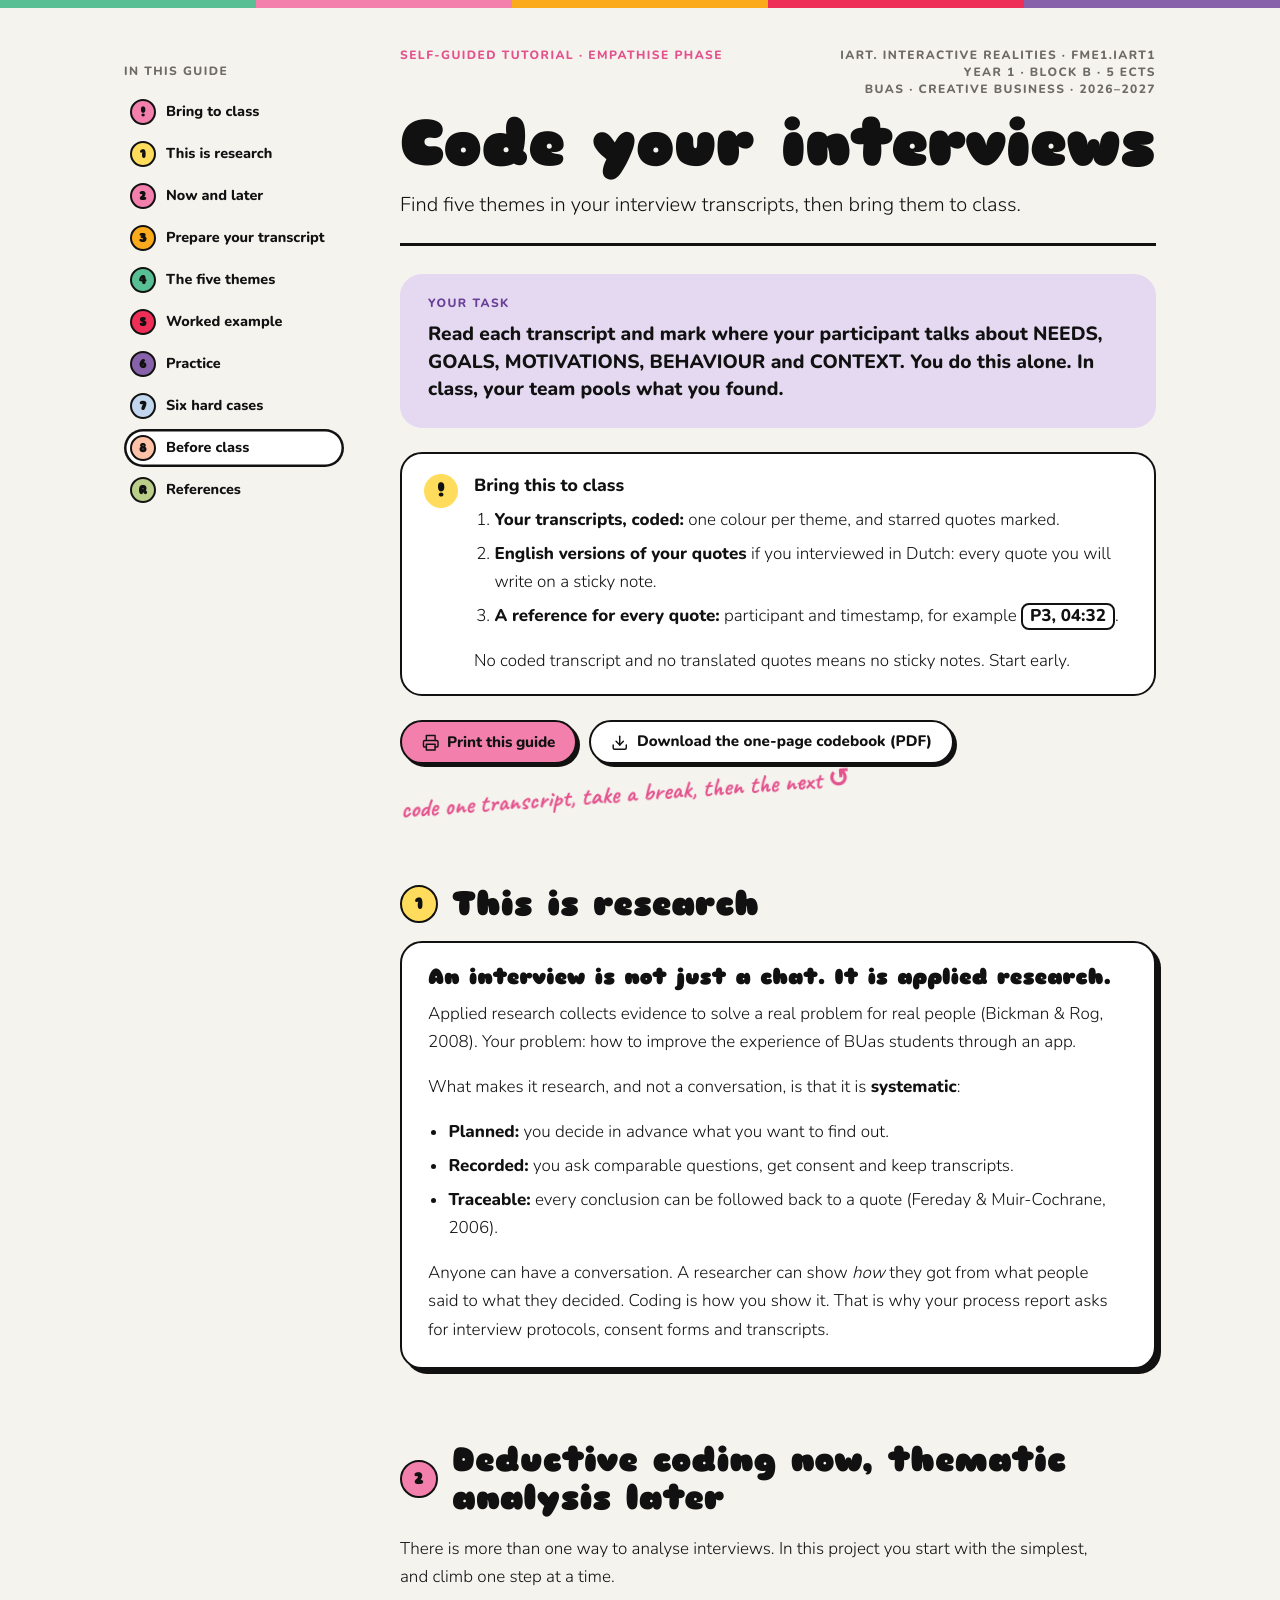
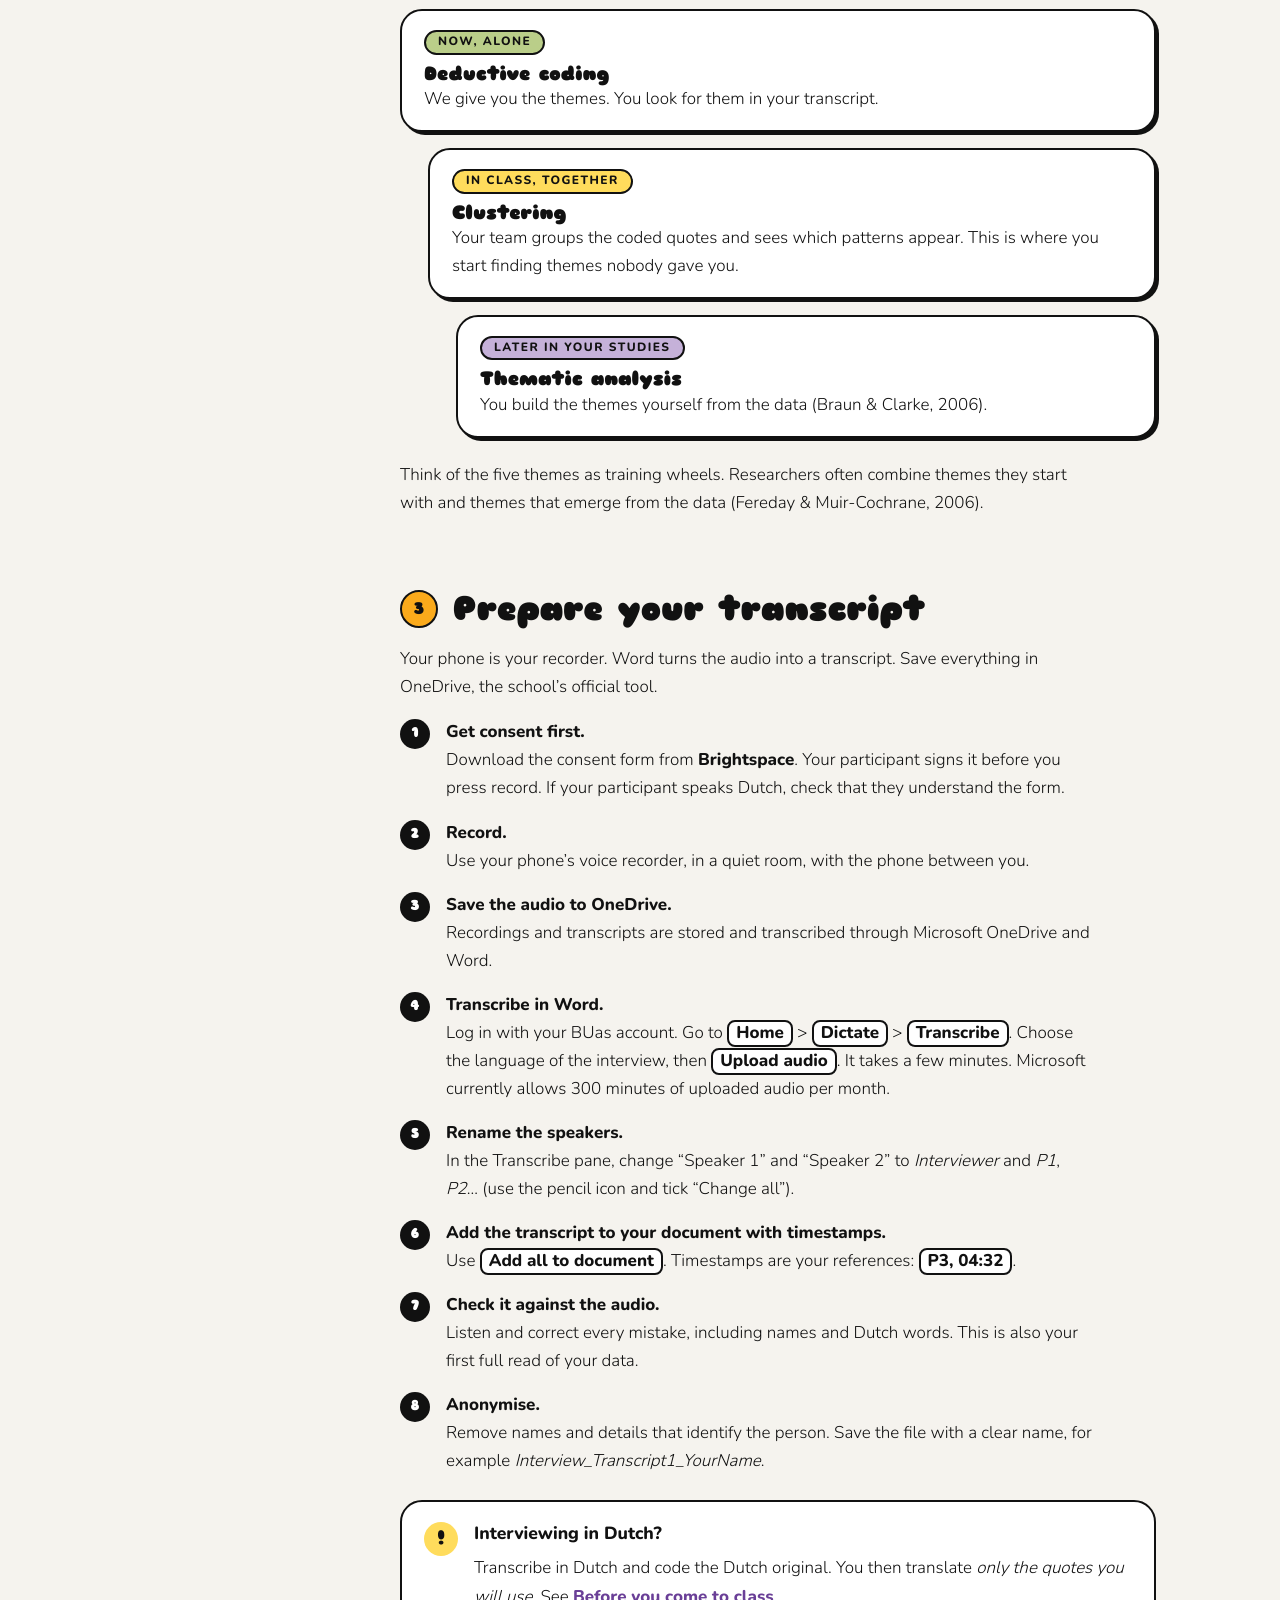
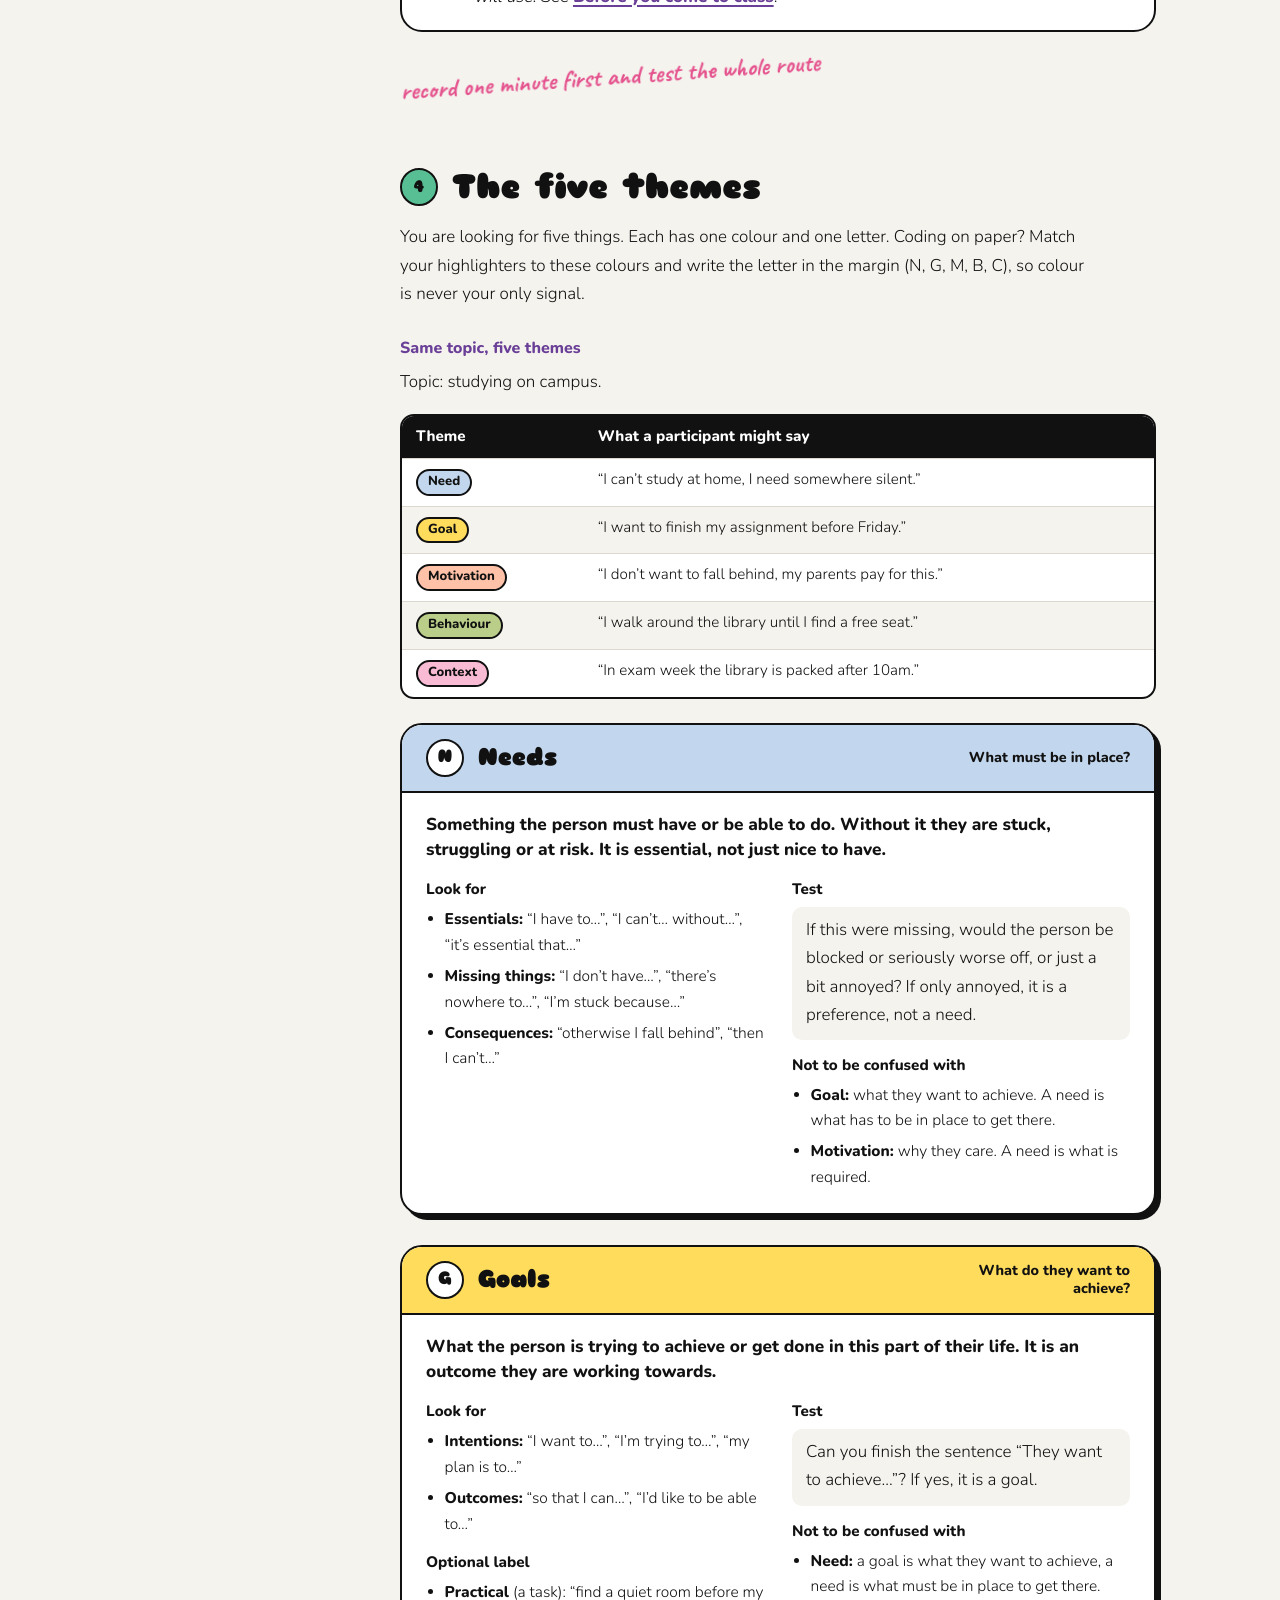
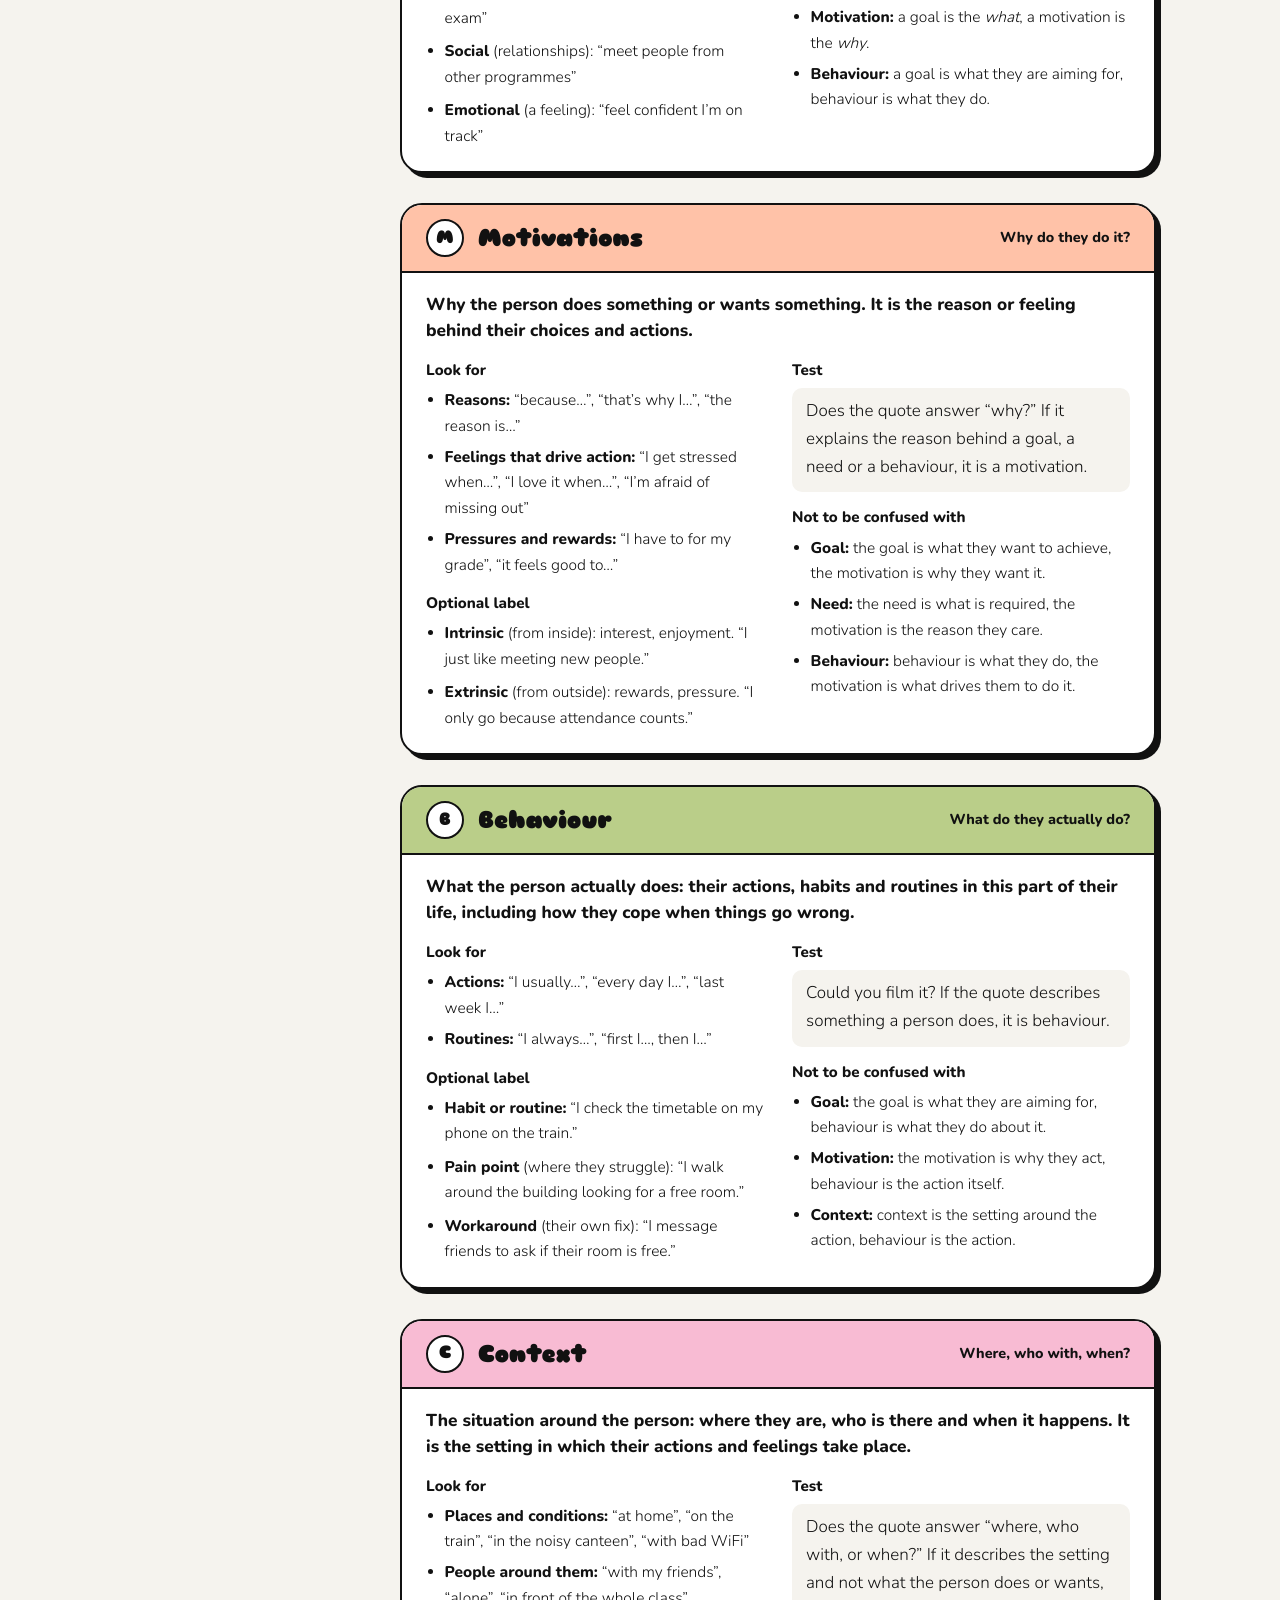
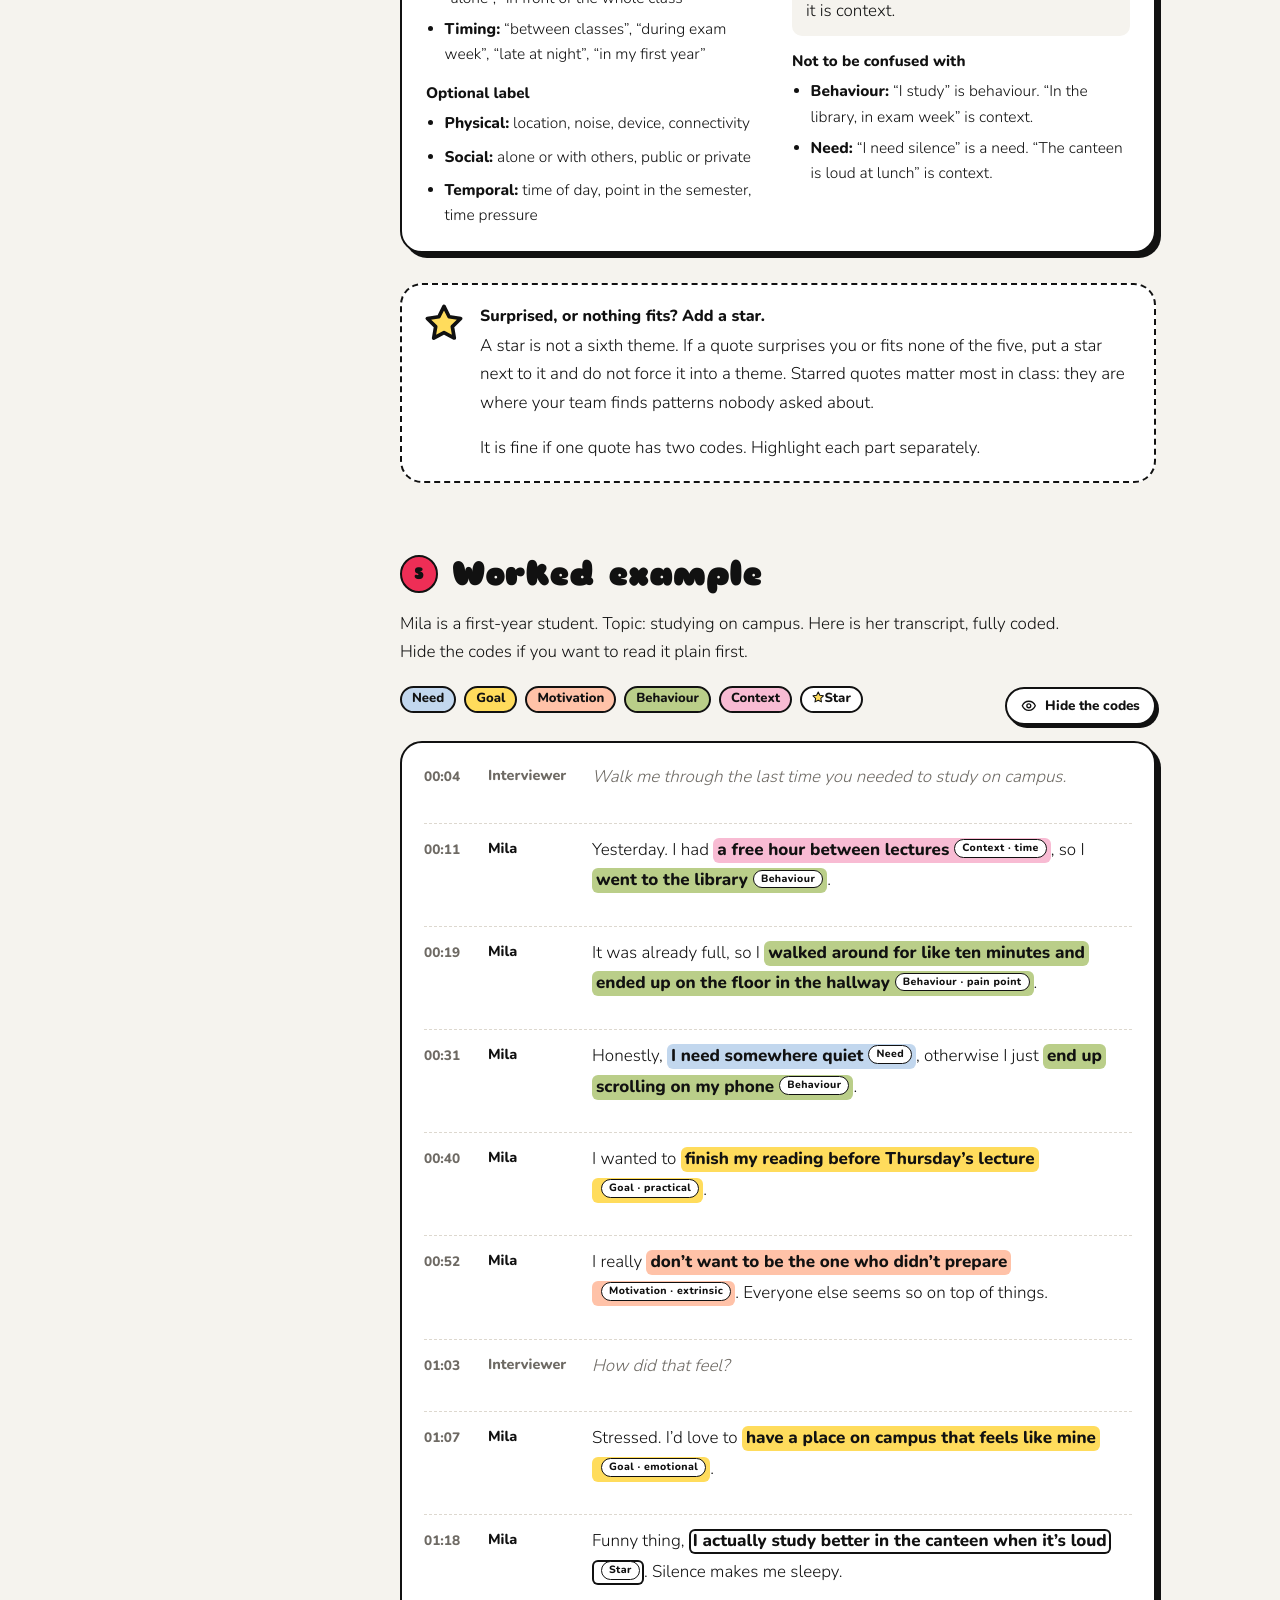
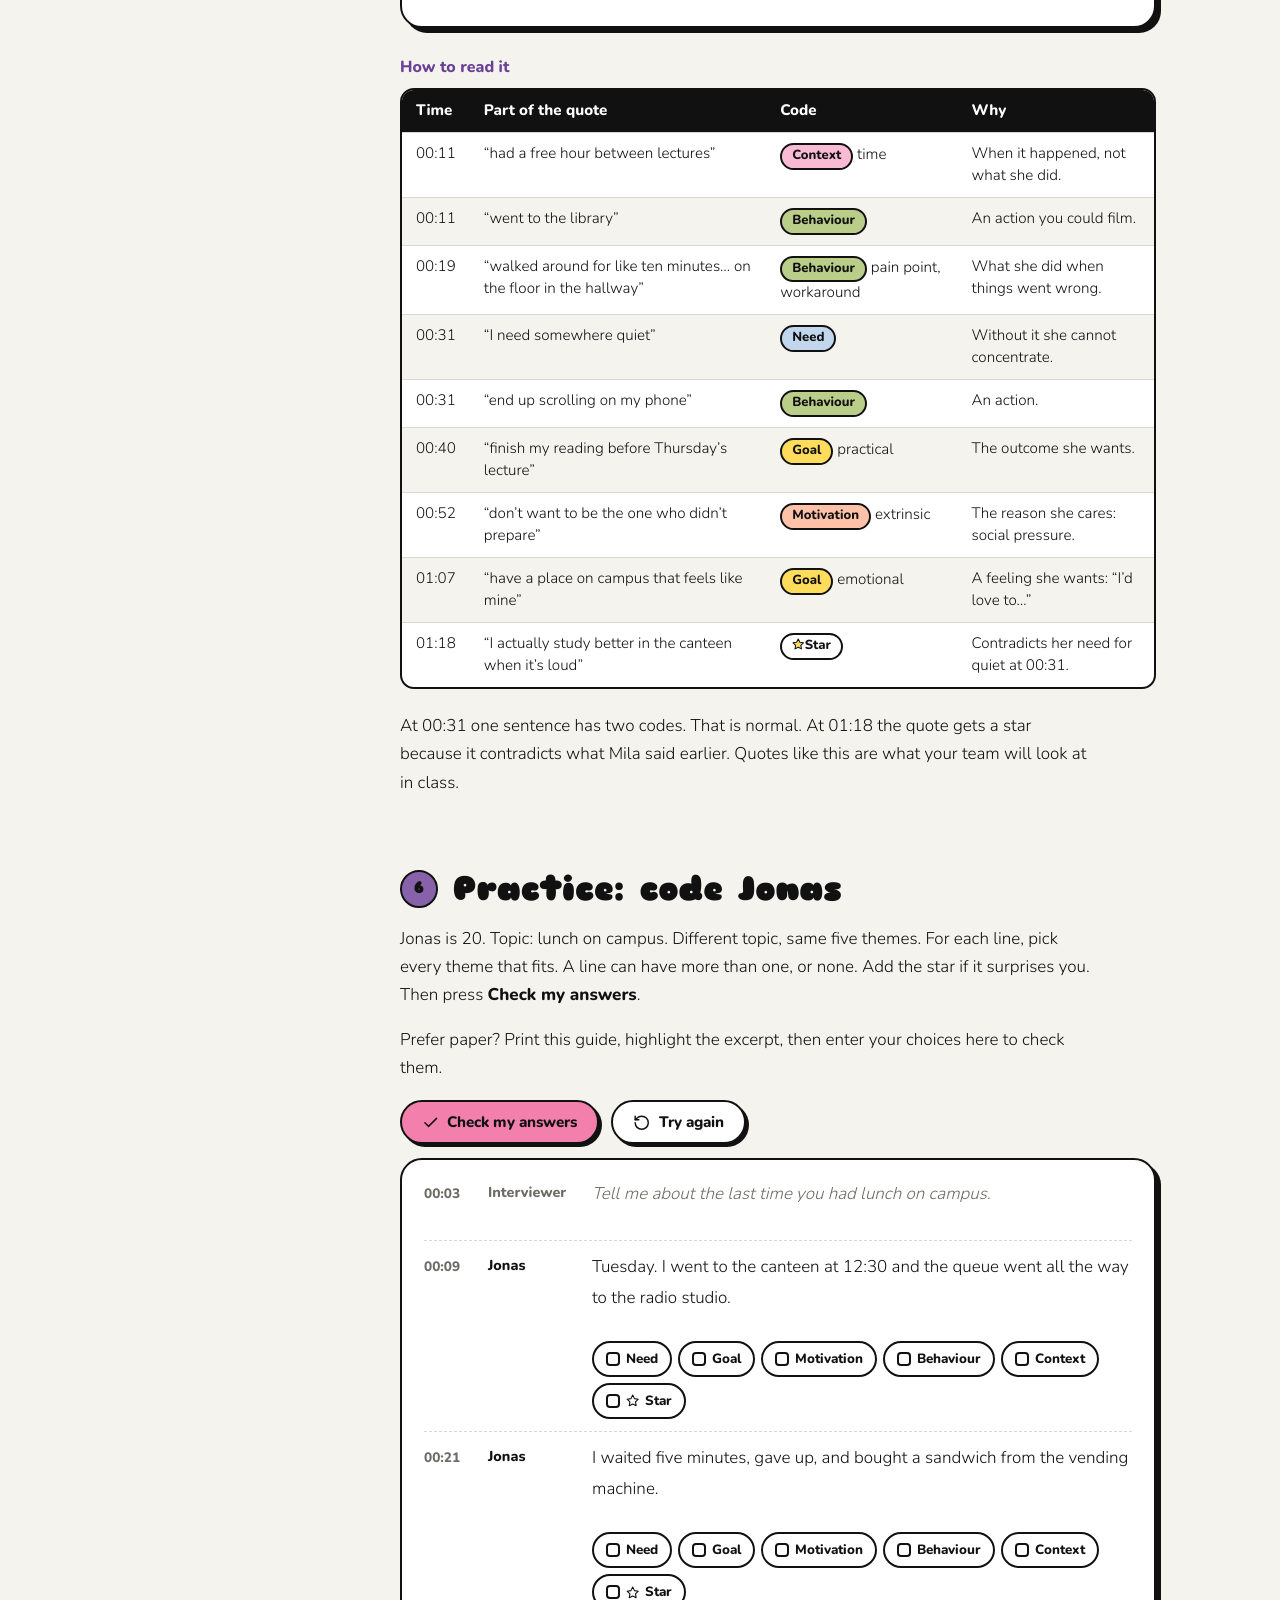
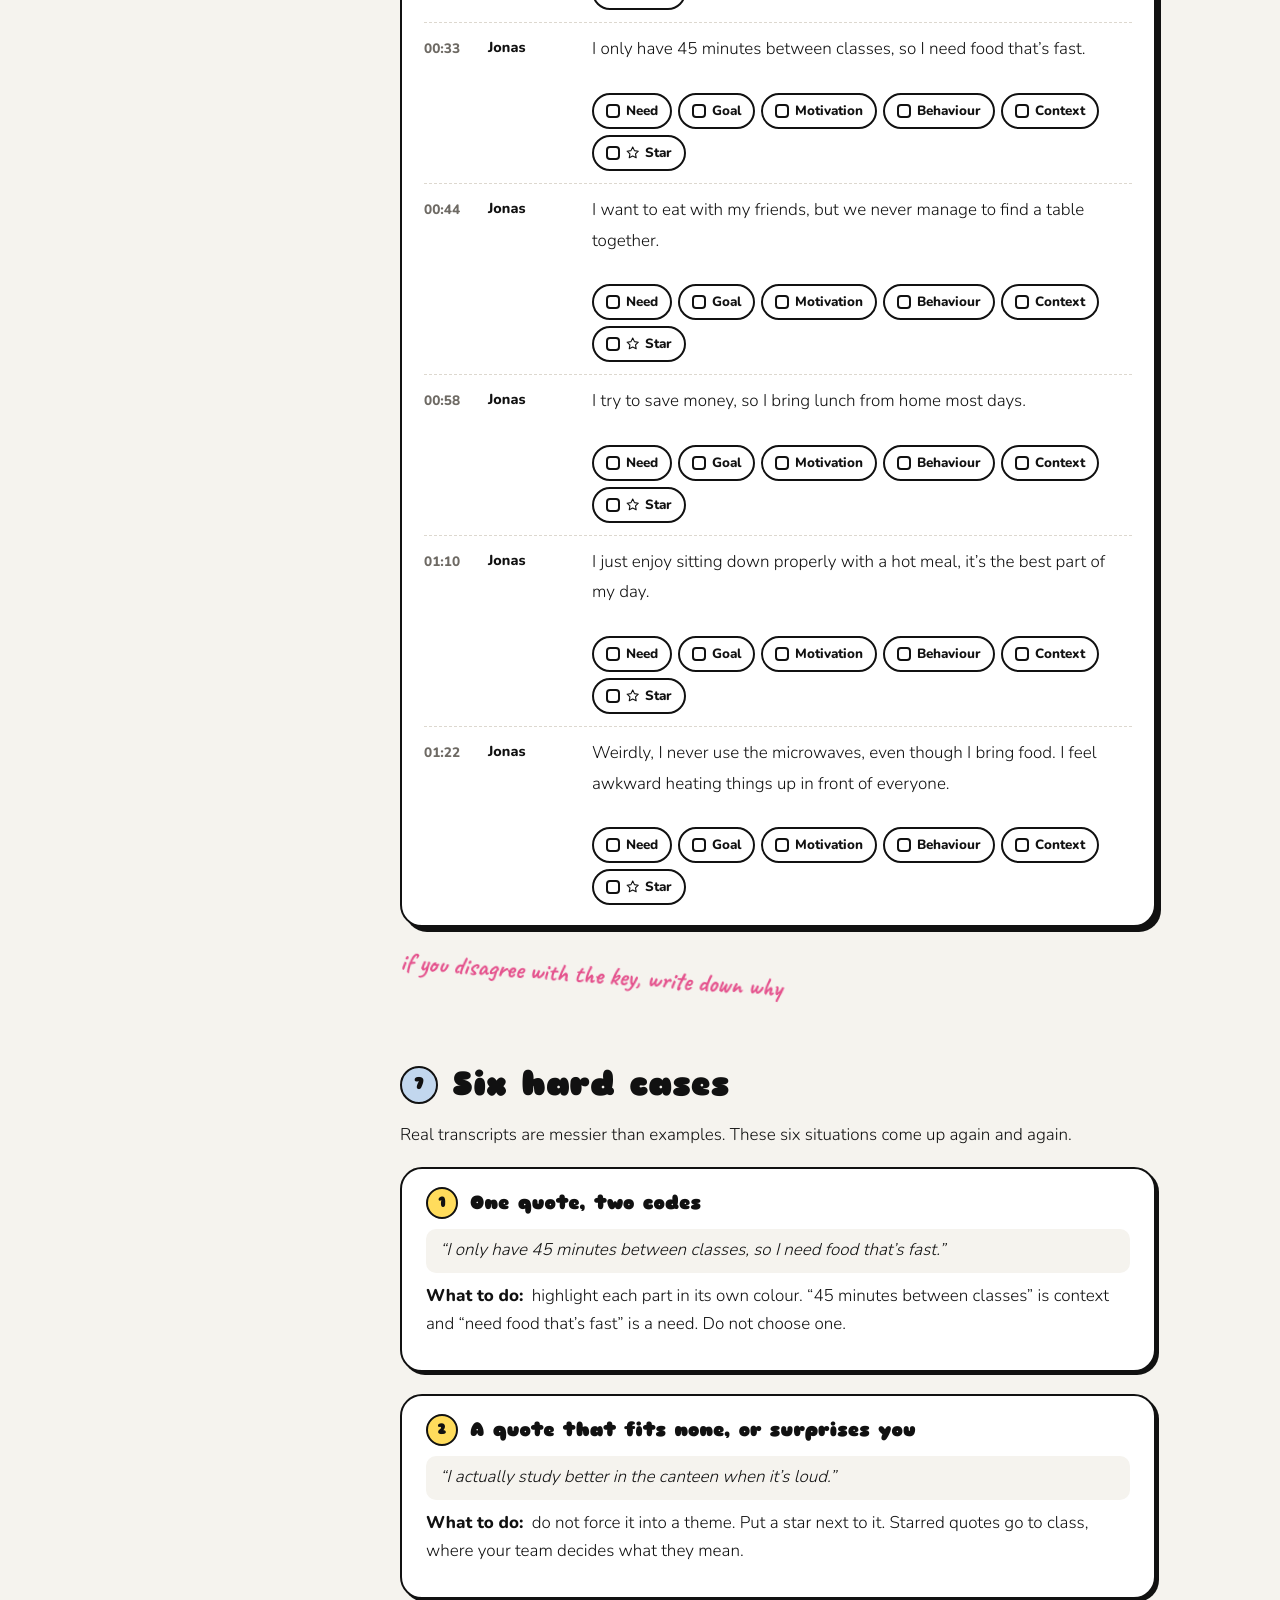
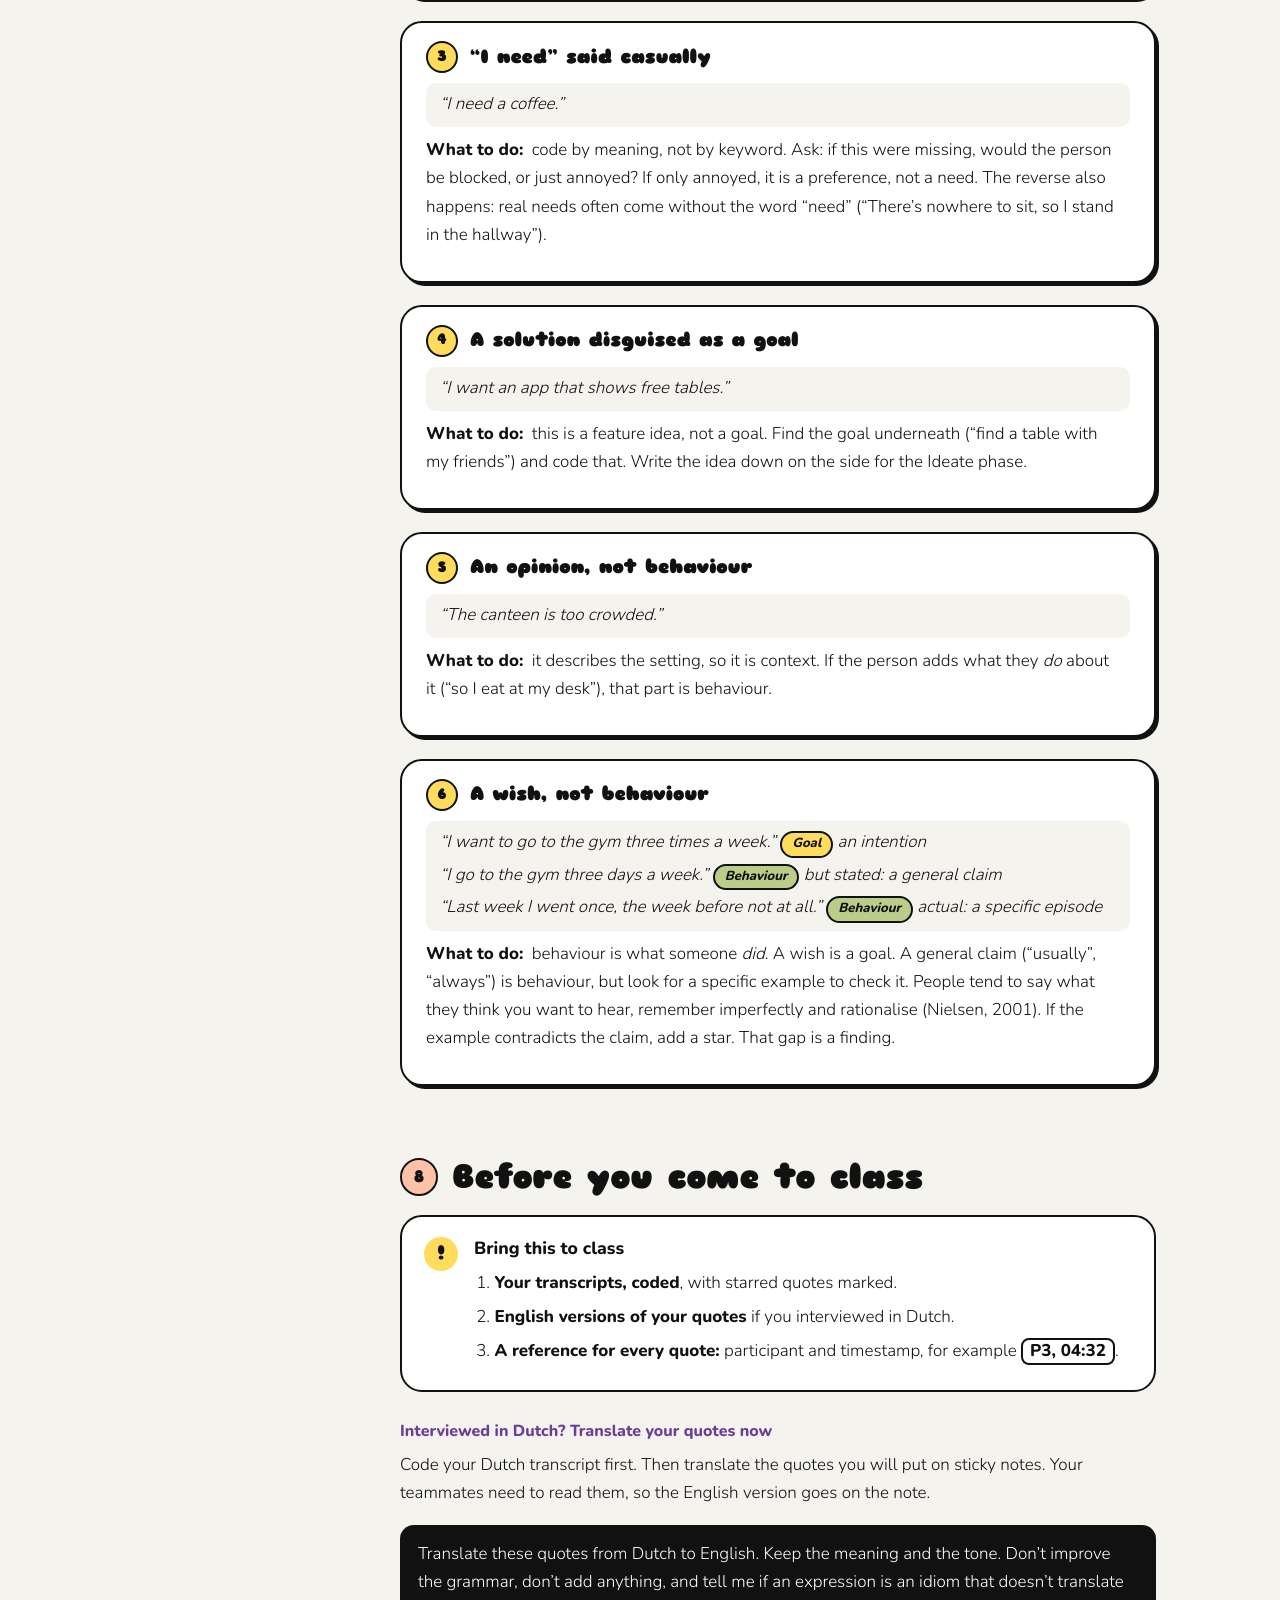
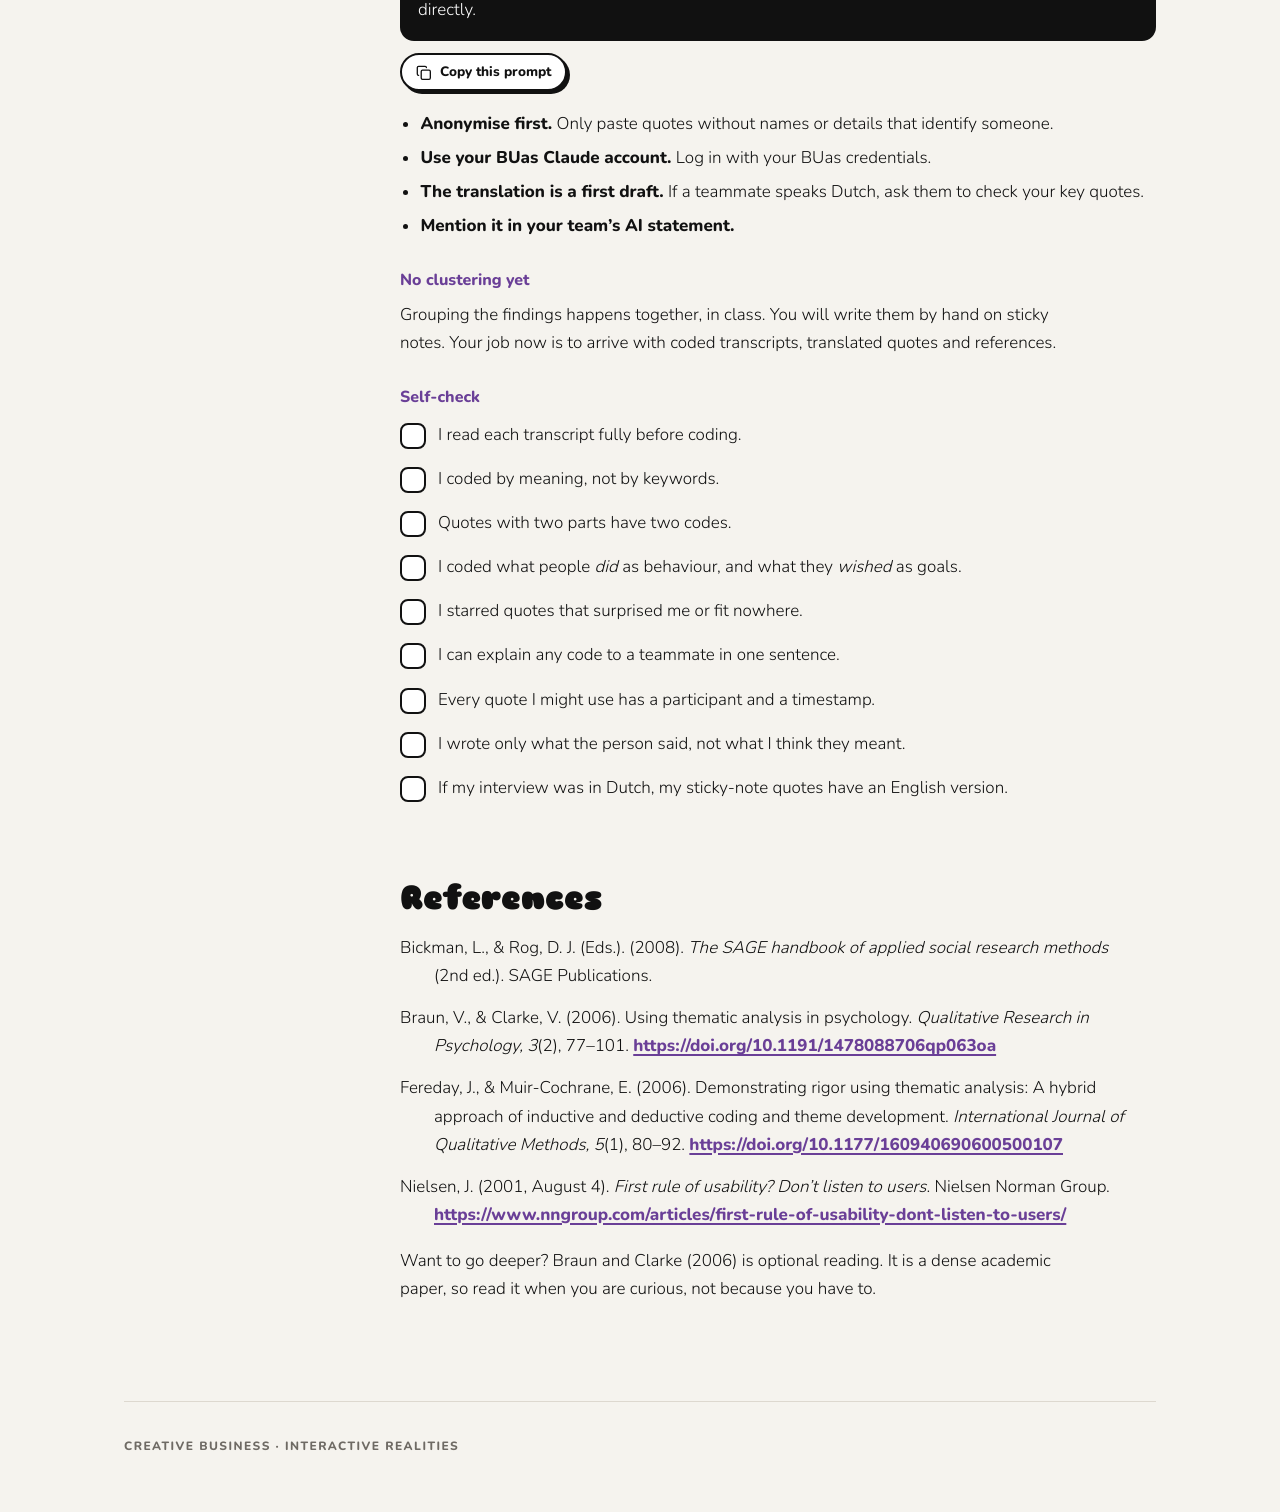
==== index.html @ 47238111 "Create IART interview coding tutorial Initial project adds a static self-guided interview coding web" ====
<!DOCTYPE html>
<html lang="en-GB">
<head>
  <meta charset="utf-8">
  <meta name="viewport" content="width=device-width, initial-scale=1">
  <title>Code your interviews · IART self-guided tutorial</title>
  <meta name="description" content="A self-guided tutorial for Year 1 students: code your interview transcripts with five themes (needs, goals, motivations, behaviour, context) before class.">
  <link rel="stylesheet" href="css/styles.css">
</head>
<body>

<!-- Icon sprite (Lucide-style, 2px rounded stroke) -->
<svg xmlns="http://www.w3.org/2000/svg" style="display:none" aria-hidden="true">
  <symbol id="i-star" viewBox="0 0 24 24"><polygon points="12 2 15.09 8.26 22 9.27 17 14.14 18.18 21.02 12 17.77 5.82 21.02 7 14.14 2 9.27 8.91 8.26 12 2"/></symbol>
  <symbol id="i-printer" viewBox="0 0 24 24"><polyline points="6 9 6 2 18 2 18 9"/><path d="M6 18H4a2 2 0 0 1-2-2v-5a2 2 0 0 1 2-2h16a2 2 0 0 1 2 2v5a2 2 0 0 1-2 2h-2"/><rect width="12" height="8" x="6" y="14"/></symbol>
  <symbol id="i-download" viewBox="0 0 24 24"><path d="M21 15v4a2 2 0 0 1-2 2H5a2 2 0 0 1-2-2v-4"/><polyline points="7 10 12 15 17 10"/><line x1="12" x2="12" y1="15" y2="3"/></symbol>
  <symbol id="i-copy" viewBox="0 0 24 24"><rect width="14" height="14" x="8" y="8" rx="2" ry="2"/><path d="M4 16c-1.1 0-2-.9-2-2V4c0-1.1.9-2 2-2h10c1.1 0 2 .9 2 2"/></symbol>
  <symbol id="i-reset" viewBox="0 0 24 24"><path d="M3 12a9 9 0 1 0 9-9 9.75 9.75 0 0 0-6.74 2.74L3 8"/><path d="M3 3v5h5"/></symbol>
  <symbol id="i-eye" viewBox="0 0 24 24"><path d="M2 12s3-7 10-7 10 7 10 7-3 7-10 7-10-7-10-7Z"/><circle cx="12" cy="12" r="3"/></symbol>
  <symbol id="i-check" viewBox="0 0 24 24"><polyline points="20 6 9 17 4 12"/></symbol>
</svg>

<a class="skip-link" href="#main">Skip to the tutorial</a>

<div class="topbar" aria-hidden="true"><span></span><span></span><span></span><span></span><span></span></div>

<div class="shell">

  <!-- Section menu -->
  <nav class="toc" aria-label="Sections">
    <p class="shout toc__label">In this guide</p>
    <ol>
      <li><a href="#bring"><span class="dot" aria-hidden="true">!</span>Bring to class</a></li>
      <li><a href="#research"><span class="dot" aria-hidden="true">1</span>This is research</a></li>
      <li><a href="#ladder"><span class="dot" aria-hidden="true">2</span>Now and later</a></li>
      <li><a href="#transcript"><span class="dot" aria-hidden="true">3</span>Prepare your transcript</a></li>
      <li><a href="#themes"><span class="dot" aria-hidden="true">4</span>The five themes</a></li>
      <li><a href="#worked"><span class="dot" aria-hidden="true">5</span>Worked example</a></li>
      <li><a href="#practice"><span class="dot" aria-hidden="true">6</span>Practice</a></li>
      <li><a href="#hard"><span class="dot" aria-hidden="true">7</span>Six hard cases</a></li>
      <li><a href="#before"><span class="dot" aria-hidden="true">8</span>Before class</a></li>
      <li><a href="#refs"><span class="dot" aria-hidden="true">R</span>References</a></li>
    </ol>
  </nav>

  <main id="main">

    <!-- ===== Document head ===== -->
    <header class="doc-head">
      <div class="doc-head__top">
        <p class="shout doc-label">Self-guided tutorial · Empathise phase</p>
        <p class="shout doc-meta">IART. Interactive Realities · FME1.IART1<br>Year 1 · Block B · 5 ECTS<br>BUas · Creative Business · 2026–2027</p>
      </div>
      <h1>Code your interviews</h1>
      <p class="lede">Find five themes in your interview transcripts, then bring them to class.</p>
      <hr class="doc-rule">

      <div class="highlight">
        <p class="shout">Your task</p>
        <p class="highlight__text">Read each transcript and mark where your participant talks about NEEDS, GOALS, MOTIVATIONS, BEHAVIOUR and CONTEXT. You do this alone. In class, your team pools what you found.</p>
      </div>

      <div class="note" id="bring">
        <span class="note__icon" aria-hidden="true">!</span>
        <div>
          <p class="note__title">Bring this to class</p>
          <ol>
            <li><strong>Your transcripts, coded:</strong> one colour per theme, and starred quotes marked.</li>
            <li><strong>English versions of your quotes</strong> if you interviewed in Dutch: every quote you will write on a sticky note.</li>
            <li><strong>A reference for every quote:</strong> participant and timestamp, for example <span class="kbd">P3, 04:32</span>.</li>
          </ol>
          <p>No coded transcript and no translated quotes means no sticky notes. Start early.</p>
        </div>
      </div>

      <div class="actions no-print">
        <button type="button" class="btn btn--primary" data-print><svg class="ic" aria-hidden="true"><use href="#i-printer"/></svg>Print this guide</button>
        <a class="btn" href="downloads/IART_Codebook_one-page.pdf" download><svg class="ic" aria-hidden="true"><use href="#i-download"/></svg>Download the one-page codebook (PDF)</a>
      </div>
      <p class="hand">code one transcript, take a break, then the next ↺</p>
    </header>

    <!-- ===== 1. Research ===== -->
    <section class="sec" id="research" aria-labelledby="h-research">
      <h2 id="h-research"><span class="num" aria-hidden="true">1</span>This is research</h2>
      <div class="card">
        <p class="card__title">An interview is not just a chat. It is applied research.</p>
        <p>Applied research collects evidence to solve a real problem for real people (Bickman &amp; Rog, 2008). Your problem: how to improve the experience of BUas students through an app.</p>
        <p>What makes it research, and not a conversation, is that it is <strong>systematic</strong>:</p>
        <ul>
          <li><strong>Planned:</strong> you decide in advance what you want to find out.</li>
          <li><strong>Recorded:</strong> you ask comparable questions, get consent and keep transcripts.</li>
          <li><strong>Traceable:</strong> every conclusion can be followed back to a quote (Fereday &amp; Muir-Cochrane, 2006).</li>
        </ul>
        <p>Anyone can have a conversation. A researcher can show <em>how</em> they got from what people said to what they decided. Coding is how you show it. That is why your process report asks for interview protocols, consent forms and transcripts.</p>
      </div>
    </section>

    <!-- ===== 2. Ladder ===== -->
    <section class="sec" id="ladder" aria-labelledby="h-ladder">
      <h2 id="h-ladder"><span class="num" aria-hidden="true">2</span>Deductive coding now, thematic analysis later</h2>
      <p>There is more than one way to analyse interviews. In this project you start with the simplest, and climb one step at a time.</p>
      <ol class="ladder">
        <li>
          <div class="rung">
            <span class="shout rung__tag">Now, alone</span>
            <p class="rung__title">Deductive coding</p>
            <p>We give you the themes. You look for them in your transcript.</p>
          </div>
        </li>
        <li>
          <div class="rung">
            <span class="shout rung__tag">In class, together</span>
            <p class="rung__title">Clustering</p>
            <p>Your team groups the coded quotes and sees which patterns appear. This is where you start finding themes nobody gave you.</p>
          </div>
        </li>
        <li>
          <div class="rung">
            <span class="shout rung__tag">Later in your studies</span>
            <p class="rung__title">Thematic analysis</p>
            <p>You build the themes yourself from the data (Braun &amp; Clarke, 2006).</p>
          </div>
        </li>
      </ol>
      <p>Think of the five themes as training wheels. Researchers often combine themes they start with and themes that emerge from the data (Fereday &amp; Muir-Cochrane, 2006).</p>
    </section>

    <!-- ===== 3. Transcript ===== -->
    <section class="sec" id="transcript" aria-labelledby="h-transcript">
      <h2 id="h-transcript"><span class="num" aria-hidden="true">3</span>Prepare your transcript</h2>
      <p>Your phone is your recorder. Word turns the audio into a transcript. Save everything in OneDrive, the school’s official tool.</p>
      <ol class="steps">
        <li><strong>Get consent first.</strong>Download the consent form from <strong>Brightspace</strong>. Your participant signs it before you press record. If your participant speaks Dutch, check that they understand the form.</li>
        <li><strong>Record.</strong>Use your phone’s voice recorder, in a quiet room, with the phone between you.</li>
        <li><strong>Save the audio to OneDrive.</strong>Recordings and transcripts are stored and transcribed through Microsoft OneDrive and Word.</li>
        <li><strong>Transcribe in Word.</strong>Log in with your BUas account. Go to <span class="kbd">Home</span> &gt; <span class="kbd">Dictate</span> &gt; <span class="kbd">Transcribe</span>. Choose the language of the interview, then <span class="kbd">Upload audio</span>. It takes a few minutes. Microsoft currently allows 300 minutes of uploaded audio per month.</li>
        <li><strong>Rename the speakers.</strong>In the Transcribe pane, change “Speaker 1” and “Speaker 2” to <em>Interviewer</em> and <em>P1</em>, <em>P2</em>… (use the pencil icon and tick “Change all”).</li>
        <li><strong>Add the transcript to your document with timestamps.</strong>Use <span class="kbd">Add all to document</span>. Timestamps are your references: <span class="kbd">P3, 04:32</span>.</li>
        <li><strong>Check it against the audio.</strong>Listen and correct every mistake, including names and Dutch words. This is also your first full read of your data.</li>
        <li><strong>Anonymise.</strong>Remove names and details that identify the person. Save the file with a clear name, for example <em>Interview_Transcript1_YourName</em>.</li>
      </ol>
      <div class="note">
        <span class="note__icon" aria-hidden="true">!</span>
        <div>
          <p class="note__title">Interviewing in Dutch?</p>
          <p>Transcribe in Dutch and code the Dutch original. You then translate <em>only the quotes you will use</em>. See <a href="#before">Before you come to class</a>.</p>
        </div>
      </div>
      <p class="hand">record one minute first and test the whole route</p>
    </section>

    <!-- ===== 4. Themes ===== -->
    <section class="sec" id="themes" aria-labelledby="h-themes">
      <h2 id="h-themes"><span class="num" aria-hidden="true">4</span>The five themes</h2>
      <p>You are looking for five things. Each has one colour and one letter. Coding on paper? Match your highlighters to these colours and write the letter in the margin (N, G, M, B, C), so colour is never your only signal.</p>

      <h3>Same topic, five themes</h3>
      <p>Topic: studying on campus.</p>
      <div class="table-wrap"><div class="table-scroll">
        <table class="tbl">
          <thead><tr><th scope="col">Theme</th><th scope="col">What a participant might say</th></tr></thead>
          <tbody>
            <tr><td><span class="pill" data-t="need">Need</span></td><td>“I can’t study at home, I need somewhere silent.”</td></tr>
            <tr><td><span class="pill" data-t="goal">Goal</span></td><td>“I want to finish my assignment before Friday.”</td></tr>
            <tr><td><span class="pill" data-t="motivation">Motivation</span></td><td>“I don’t want to fall behind, my parents pay for this.”</td></tr>
            <tr><td><span class="pill" data-t="behaviour">Behaviour</span></td><td>“I walk around the library until I find a free seat.”</td></tr>
            <tr><td><span class="pill" data-t="context">Context</span></td><td>“In exam week the library is packed after 10am.”</td></tr>
          </tbody>
        </table>
      </div></div>

      <!-- Need -->
      <article class="theme" data-t="need" aria-labelledby="t-need">
        <div class="theme__head">
          <span class="theme__letter" aria-hidden="true">N</span>
          <h3 class="theme__name" id="t-need">Needs</h3>
          <p class="theme__ask">What must be in place?</p>
        </div>
        <div class="theme__body">
          <p class="theme__def">Something the person must have or be able to do. Without it they are stuck, struggling or at risk. It is essential, not just nice to have.</p>
          <div class="theme__grid">
            <div>
              <h4>Look for</h4>
              <ul>
                <li><strong>Essentials:</strong> “I have to…”, “I can’t… without…”, “it’s essential that…”</li>
                <li><strong>Missing things:</strong> “I don’t have…”, “there’s nowhere to…”, “I’m stuck because…”</li>
                <li><strong>Consequences:</strong> “otherwise I fall behind”, “then I can’t…”</li>
              </ul>
            </div>
            <div>
              <h4>Test</h4>
              <div class="theme__test"><p>If this were missing, would the person be blocked or seriously worse off, or just a bit annoyed? If only annoyed, it is a preference, not a need.</p></div>
              <h4>Not to be confused with</h4>
              <ul>
                <li><strong>Goal:</strong> what they want to achieve. A need is what has to be in place to get there.</li>
                <li><strong>Motivation:</strong> why they care. A need is what is required.</li>
              </ul>
            </div>
          </div>
        </div>
      </article>

      <!-- Goal -->
      <article class="theme" data-t="goal" aria-labelledby="t-goal">
        <div class="theme__head">
          <span class="theme__letter" aria-hidden="true">G</span>
          <h3 class="theme__name" id="t-goal">Goals</h3>
          <p class="theme__ask">What do they want to achieve?</p>
        </div>
        <div class="theme__body">
          <p class="theme__def">What the person is trying to achieve or get done in this part of their life. It is an outcome they are working towards.</p>
          <div class="theme__grid">
            <div>
              <h4>Look for</h4>
              <ul>
                <li><strong>Intentions:</strong> “I want to…”, “I’m trying to…”, “my plan is to…”</li>
                <li><strong>Outcomes:</strong> “so that I can…”, “I’d like to be able to…”</li>
              </ul>
              <h4>Optional label</h4>
              <ul class="labels">
                <li><strong>Practical</strong> (a task): “find a quiet room before my exam”</li>
                <li><strong>Social</strong> (relationships): “meet people from other programmes”</li>
                <li><strong>Emotional</strong> (a feeling): “feel confident I’m on track”</li>
              </ul>
            </div>
            <div>
              <h4>Test</h4>
              <div class="theme__test"><p>Can you finish the sentence “They want to achieve…”? If yes, it is a goal.</p></div>
              <h4>Not to be confused with</h4>
              <ul>
                <li><strong>Need:</strong> a goal is what they want to achieve, a need is what must be in place to get there.</li>
                <li><strong>Motivation:</strong> a goal is the <em>what</em>, a motivation is the <em>why</em>.</li>
                <li><strong>Behaviour:</strong> a goal is what they are aiming for, behaviour is what they do.</li>
              </ul>
            </div>
          </div>
        </div>
      </article>

      <!-- Motivation -->
      <article class="theme" data-t="motivation" aria-labelledby="t-motivation">
        <div class="theme__head">
          <span class="theme__letter" aria-hidden="true">M</span>
          <h3 class="theme__name" id="t-motivation">Motivations</h3>
          <p class="theme__ask">Why do they do it?</p>
        </div>
        <div class="theme__body">
          <p class="theme__def">Why the person does something or wants something. It is the reason or feeling behind their choices and actions.</p>
          <div class="theme__grid">
            <div>
              <h4>Look for</h4>
              <ul>
                <li><strong>Reasons:</strong> “because…”, “that’s why I…”, “the reason is…”</li>
                <li><strong>Feelings that drive action:</strong> “I get stressed when…”, “I love it when…”, “I’m afraid of missing out”</li>
                <li><strong>Pressures and rewards:</strong> “I have to for my grade”, “it feels good to…”</li>
              </ul>
              <h4>Optional label</h4>
              <ul class="labels">
                <li><strong>Intrinsic</strong> (from inside): interest, enjoyment. “I just like meeting new people.”</li>
                <li><strong>Extrinsic</strong> (from outside): rewards, pressure. “I only go because attendance counts.”</li>
              </ul>
            </div>
            <div>
              <h4>Test</h4>
              <div class="theme__test"><p>Does the quote answer “why?” If it explains the reason behind a goal, a need or a behaviour, it is a motivation.</p></div>
              <h4>Not to be confused with</h4>
              <ul>
                <li><strong>Goal:</strong> the goal is what they want to achieve, the motivation is why they want it.</li>
                <li><strong>Need:</strong> the need is what is required, the motivation is the reason they care.</li>
                <li><strong>Behaviour:</strong> behaviour is what they do, the motivation is what drives them to do it.</li>
              </ul>
            </div>
          </div>
        </div>
      </article>

      <!-- Behaviour -->
      <article class="theme" data-t="behaviour" aria-labelledby="t-behaviour">
        <div class="theme__head">
          <span class="theme__letter" aria-hidden="true">B</span>
          <h3 class="theme__name" id="t-behaviour">Behaviour</h3>
          <p class="theme__ask">What do they actually do?</p>
        </div>
        <div class="theme__body">
          <p class="theme__def">What the person actually does: their actions, habits and routines in this part of their life, including how they cope when things go wrong.</p>
          <div class="theme__grid">
            <div>
              <h4>Look for</h4>
              <ul>
                <li><strong>Actions:</strong> “I usually…”, “every day I…”, “last week I…”</li>
                <li><strong>Routines:</strong> “I always…”, “first I…, then I…”</li>
              </ul>
              <h4>Optional label</h4>
              <ul class="labels">
                <li><strong>Habit or routine:</strong> “I check the timetable on my phone on the train.”</li>
                <li><strong>Pain point</strong> (where they struggle): “I walk around the building looking for a free room.”</li>
                <li><strong>Workaround</strong> (their own fix): “I message friends to ask if their room is free.”</li>
              </ul>
            </div>
            <div>
              <h4>Test</h4>
              <div class="theme__test"><p>Could you film it? If the quote describes something a person does, it is behaviour.</p></div>
              <h4>Not to be confused with</h4>
              <ul>
                <li><strong>Goal:</strong> the goal is what they are aiming for, behaviour is what they do about it.</li>
                <li><strong>Motivation:</strong> the motivation is why they act, behaviour is the action itself.</li>
                <li><strong>Context:</strong> context is the setting around the action, behaviour is the action.</li>
              </ul>
            </div>
          </div>
        </div>
      </article>

      <!-- Context -->
      <article class="theme" data-t="context" aria-labelledby="t-context">
        <div class="theme__head">
          <span class="theme__letter" aria-hidden="true">C</span>
          <h3 class="theme__name" id="t-context">Context</h3>
          <p class="theme__ask">Where, who with, when?</p>
        </div>
        <div class="theme__body">
          <p class="theme__def">The situation around the person: where they are, who is there and when it happens. It is the setting in which their actions and feelings take place.</p>
          <div class="theme__grid">
            <div>
              <h4>Look for</h4>
              <ul>
                <li><strong>Places and conditions:</strong> “at home”, “on the train”, “in the noisy canteen”, “with bad WiFi”</li>
                <li><strong>People around them:</strong> “with my friends”, “alone”, “in front of the whole class”</li>
                <li><strong>Timing:</strong> “between classes”, “during exam week”, “late at night”, “in my first year”</li>
              </ul>
              <h4>Optional label</h4>
              <ul class="labels">
                <li><strong>Physical:</strong> location, noise, device, connectivity</li>
                <li><strong>Social:</strong> alone or with others, public or private</li>
                <li><strong>Temporal:</strong> time of day, point in the semester, time pressure</li>
              </ul>
            </div>
            <div>
              <h4>Test</h4>
              <div class="theme__test"><p>Does the quote answer “where, who with, or when?” If it describes the setting and not what the person does or wants, it is context.</p></div>
              <h4>Not to be confused with</h4>
              <ul>
                <li><strong>Behaviour:</strong> “I study” is behaviour. “In the library, in exam week” is context.</li>
                <li><strong>Need:</strong> “I need silence” is a need. “The canteen is loud at lunch” is context.</li>
              </ul>
            </div>
          </div>
        </div>
      </article>

      <div class="star-card">
        <svg class="ic" aria-hidden="true"><use href="#i-star"/></svg>
        <div>
          <h3 class="star-card__title">Surprised, or nothing fits? Add a star.</h3>
          <p>A star is not a sixth theme. If a quote surprises you or fits none of the five, put a star next to it and do not force it into a theme. Starred quotes matter most in class: they are where your team finds patterns nobody asked about.</p>
          <p>It is fine if one quote has two codes. Highlight each part separately.</p>
        </div>
      </div>
    </section>

    <!-- ===== 5. Worked example ===== -->
    <section class="sec" id="worked" aria-labelledby="h-worked">
      <h2 id="h-worked"><span class="num" aria-hidden="true">5</span>Worked example</h2>
      <p>Mila is a first-year student. Topic: studying on campus. Here is her transcript, fully coded. Hide the codes if you want to read it plain first.</p>

      <div class="toolbar">
        <ul class="legend" aria-label="Colour key">
          <li><span class="pill" data-t="need">Need</span></li>
          <li><span class="pill" data-t="goal">Goal</span></li>
          <li><span class="pill" data-t="motivation">Motivation</span></li>
          <li><span class="pill" data-t="behaviour">Behaviour</span></li>
          <li><span class="pill" data-t="context">Context</span></li>
          <li><span class="pill" data-t="star"><svg class="ic" aria-hidden="true"><use href="#i-star"/></svg>Star</span></li>
        </ul>
        <button type="button" class="btn btn--small" id="toggle-codes" aria-controls="mila"><svg class="ic" aria-hidden="true"><use href="#i-eye"/></svg><span>Hide the codes</span></button>
      </div>

      <div class="transcript show-codes" id="mila">
        <div class="turn turn--interviewer"><span class="turn__time">00:04</span><span class="turn__who">Interviewer</span><p class="turn__text">Walk me through the last time you needed to study on campus.</p></div>
        <div class="turn"><span class="turn__time">00:11</span><span class="turn__who">Mila</span><p class="turn__text">Yesterday. I had <span class="seg" data-t="context" data-tag="Context · time">a free hour between lectures</span>, so I <span class="seg" data-t="behaviour" data-tag="Behaviour">went to the library</span>.</p></div>
        <div class="turn"><span class="turn__time">00:19</span><span class="turn__who">Mila</span><p class="turn__text">It was already full, so I <span class="seg" data-t="behaviour" data-tag="Behaviour · pain point">walked around for like ten minutes and ended up on the floor in the hallway</span>.</p></div>
        <div class="turn"><span class="turn__time">00:31</span><span class="turn__who">Mila</span><p class="turn__text">Honestly, <span class="seg" data-t="need" data-tag="Need">I need somewhere quiet</span>, otherwise I just <span class="seg" data-t="behaviour" data-tag="Behaviour">end up scrolling on my phone</span>.</p></div>
        <div class="turn"><span class="turn__time">00:40</span><span class="turn__who">Mila</span><p class="turn__text">I wanted to <span class="seg" data-t="goal" data-tag="Goal · practical">finish my reading before Thursday’s lecture</span>.</p></div>
        <div class="turn"><span class="turn__time">00:52</span><span class="turn__who">Mila</span><p class="turn__text">I really <span class="seg" data-t="motivation" data-tag="Motivation · extrinsic">don’t want to be the one who didn’t prepare</span>. Everyone else seems so on top of things.</p></div>
        <div class="turn turn--interviewer"><span class="turn__time">01:03</span><span class="turn__who">Interviewer</span><p class="turn__text">How did that feel?</p></div>
        <div class="turn"><span class="turn__time">01:07</span><span class="turn__who">Mila</span><p class="turn__text">Stressed. I’d love to <span class="seg" data-t="goal" data-tag="Goal · emotional">have a place on campus that feels like mine</span>.</p></div>
        <div class="turn"><span class="turn__time">01:18</span><span class="turn__who">Mila</span><p class="turn__text">Funny thing, <span class="seg" data-t="star" data-tag="Star">I actually study better in the canteen when it’s loud</span>. Silence makes me sleepy.</p></div>
      </div>

      <h3>How to read it</h3>
      <div class="table-wrap"><div class="table-scroll">
        <table class="tbl">
          <thead><tr><th scope="col">Time</th><th scope="col">Part of the quote</th><th scope="col">Code</th><th scope="col">Why</th></tr></thead>
          <tbody>
            <tr><td>00:11</td><td>“had a free hour between lectures”</td><td><span class="pill" data-t="context">Context</span> time</td><td>When it happened, not what she did.</td></tr>
            <tr><td>00:11</td><td>“went to the library”</td><td><span class="pill" data-t="behaviour">Behaviour</span></td><td>An action you could film.</td></tr>
            <tr><td>00:19</td><td>“walked around for like ten minutes… on the floor in the hallway”</td><td><span class="pill" data-t="behaviour">Behaviour</span> pain point, workaround</td><td>What she did when things went wrong.</td></tr>
            <tr><td>00:31</td><td>“I need somewhere quiet”</td><td><span class="pill" data-t="need">Need</span></td><td>Without it she cannot concentrate.</td></tr>
            <tr><td>00:31</td><td>“end up scrolling on my phone”</td><td><span class="pill" data-t="behaviour">Behaviour</span></td><td>An action.</td></tr>
            <tr><td>00:40</td><td>“finish my reading before Thursday’s lecture”</td><td><span class="pill" data-t="goal">Goal</span> practical</td><td>The outcome she wants.</td></tr>
            <tr><td>00:52</td><td>“don’t want to be the one who didn’t prepare”</td><td><span class="pill" data-t="motivation">Motivation</span> extrinsic</td><td>The reason she cares: social pressure.</td></tr>
            <tr><td>01:07</td><td>“have a place on campus that feels like mine”</td><td><span class="pill" data-t="goal">Goal</span> emotional</td><td>A feeling she wants: “I’d love to…”</td></tr>
            <tr><td>01:18</td><td>“I actually study better in the canteen when it’s loud”</td><td><span class="pill" data-t="star"><svg class="ic" aria-hidden="true"><use href="#i-star"/></svg>Star</span></td><td>Contradicts her need for quiet at 00:31.</td></tr>
          </tbody>
        </table>
      </div></div>
      <p>At 00:31 one sentence has two codes. That is normal. At 01:18 the quote gets a star because it contradicts what Mila said earlier. Quotes like this are what your team will look at in class.</p>
    </section>

    <!-- ===== 6. Practice ===== -->
    <section class="sec" id="practice" aria-labelledby="h-practice">
      <h2 id="h-practice"><span class="num" aria-hidden="true">6</span>Practice: code Jonas</h2>
      <p>Jonas is 20. Topic: lunch on campus. Different topic, same five themes. For each line, pick every theme that fits. A line can have more than one, or none. Add the star if it surprises you. Then press <strong>Check my answers</strong>.</p>
      <p>Prefer paper? Print this guide, highlight the excerpt, then enter your choices here to check them.</p>

      <div class="toolbar no-print">
        <div class="actions actions--flush">
          <button type="button" class="btn btn--primary" id="check"><svg class="ic" aria-hidden="true"><use href="#i-check"/></svg>Check my answers</button>
          <button type="button" class="btn" id="reset"><svg class="ic" aria-hidden="true"><use href="#i-reset"/></svg>Try again</button>
        </div>
        <p class="status result" id="practice-status" role="status" aria-live="polite" hidden></p>
      </div>

      <div class="transcript" id="jonas">
        <div class="turn turn--interviewer"><span class="turn__time">00:03</span><span class="turn__who">Interviewer</span><p class="turn__text">Tell me about the last time you had lunch on campus.</p></div>

        <div class="turn" data-key="behaviour,context" data-note="Going to the canteen is behaviour. 12:30 and the queue that stretched to the radio studio are context (time and place).">
          <span class="turn__time">00:09</span><span class="turn__who">Jonas</span><p class="turn__text">Tuesday. I <span class="seg" data-t="behaviour" data-tag="Behaviour">went to the canteen</span> <span class="seg" data-t="context" data-tag="Context · time">at 12:30</span> and <span class="seg" data-t="context" data-tag="Context · place">the queue went all the way to the radio studio</span>.</p>
        </div>
        <div class="turn" data-key="behaviour" data-note="Giving up on the queue and using the vending machine is a pain point and a workaround. Both are behaviour.">
          <span class="turn__time">00:21</span><span class="turn__who">Jonas</span><p class="turn__text"><span class="seg" data-t="behaviour" data-tag="Behaviour · workaround">I waited five minutes, gave up, and bought a sandwich from the vending machine</span>.</p>
        </div>
        <div class="turn" data-key="context,need" data-note="“45 minutes between classes” is context (time). “I need food that’s fast” is a need. One sentence, two codes.">
          <span class="turn__time">00:33</span><span class="turn__who">Jonas</span><p class="turn__text">I <span class="seg" data-t="context" data-tag="Context · time">only have 45 minutes between classes</span>, so <span class="seg" data-t="need" data-tag="Need">I need food that’s fast</span>.</p>
        </div>
        <div class="turn" data-key="goal,behaviour" data-note="Wanting to eat with friends is a social goal. Never finding a table together is a pain point, so behaviour.">
          <span class="turn__time">00:44</span><span class="turn__who">Jonas</span><p class="turn__text">I <span class="seg" data-t="goal" data-tag="Goal · social">want to eat with my friends</span>, but <span class="seg" data-t="behaviour" data-tag="Behaviour · pain point">we never manage to find a table together</span>.</p>
        </div>
        <div class="turn" data-key="motivation,behaviour" data-note="Saving money is the why (extrinsic motivation). Bringing lunch from home is the habit.">
          <span class="turn__time">00:58</span><span class="turn__who">Jonas</span><p class="turn__text">I <span class="seg" data-t="motivation" data-tag="Motivation · extrinsic">try to save money</span>, so <span class="seg" data-t="behaviour" data-tag="Behaviour · habit">I bring lunch from home most days</span>.</p>
        </div>
        <div class="turn" data-key="motivation" data-note="Enjoyment is intrinsic motivation. It answers “why?”.">
          <span class="turn__time">01:10</span><span class="turn__who">Jonas</span><p class="turn__text">I just <span class="seg" data-t="motivation" data-tag="Motivation · intrinsic">enjoy sitting down properly with a hot meal, it’s the best part of my day</span>.</p>
        </div>
        <div class="turn" data-key="behaviour,context,star" data-note="Never using the microwaves is behaviour. The reason is the social setting, so context. It is unexpected (he brings food but does not heat it), so add a star.">
          <span class="turn__time">01:22</span><span class="turn__who">Jonas</span><p class="turn__text">Weirdly, <span class="seg" data-t="behaviour" data-tag="Behaviour">I never use the microwaves, even though I bring food</span>. <span class="seg" data-t="context" data-tag="Context · social">I feel awkward heating things up in front of everyone</span>. <span class="star-mark"><svg class="ic" aria-hidden="true"><use href="#i-star"/></svg>Star</span></p>
        </div>
      </div>

      <div class="summary" id="summary" hidden>
        <p id="summary-text"></p>
      </div>
      <p class="hand hand--right">if you disagree with the key, write down why</p>
    </section>

    <!-- ===== 7. Hard cases ===== -->
    <section class="sec" id="hard" aria-labelledby="h-hard">
      <h2 id="h-hard"><span class="num" aria-hidden="true">7</span>Six hard cases</h2>
      <p>Real transcripts are messier than examples. These six situations come up again and again.</p>
      <ol class="cases">
        <li class="case">
          <h3 class="case__title">One quote, two codes</h3>
          <div class="case__quote"><p>“I only have 45 minutes between classes, so I need food that’s fast.”</p></div>
          <p class="case__do"><strong>What to do:</strong> highlight each part in its own colour. “45 minutes between classes” is context and “need food that’s fast” is a need. Do not choose one.</p>
        </li>
        <li class="case">
          <h3 class="case__title">A quote that fits none, or surprises you</h3>
          <div class="case__quote"><p>“I actually study better in the canteen when it’s loud.”</p></div>
          <p class="case__do"><strong>What to do:</strong> do not force it into a theme. Put a star next to it. Starred quotes go to class, where your team decides what they mean.</p>
        </li>
        <li class="case">
          <h3 class="case__title">“I need” said casually</h3>
          <div class="case__quote"><p>“I need a coffee.”</p></div>
          <p class="case__do"><strong>What to do:</strong> code by meaning, not by keyword. Ask: if this were missing, would the person be blocked, or just annoyed? If only annoyed, it is a preference, not a need. The reverse also happens: real needs often come without the word “need” (“There’s nowhere to sit, so I stand in the hallway”).</p>
        </li>
        <li class="case">
          <h3 class="case__title">A solution disguised as a goal</h3>
          <div class="case__quote"><p>“I want an app that shows free tables.”</p></div>
          <p class="case__do"><strong>What to do:</strong> this is a feature idea, not a goal. Find the goal underneath (“find a table with my friends”) and code that. Write the idea down on the side for the Ideate phase.</p>
        </li>
        <li class="case">
          <h3 class="case__title">An opinion, not behaviour</h3>
          <div class="case__quote"><p>“The canteen is too crowded.”</p></div>
          <p class="case__do"><strong>What to do:</strong> it describes the setting, so it is context. If the person adds what they <em>do</em> about it (“so I eat at my desk”), that part is behaviour.</p>
        </li>
        <li class="case">
          <h3 class="case__title">A wish, not behaviour</h3>
          <div class="case__quote">
            <p>“I want to go to the gym three times a week.” <span class="pill" data-t="goal">Goal</span> an intention</p>
            <p>“I go to the gym three days a week.” <span class="pill" data-t="behaviour">Behaviour</span> but stated: a general claim</p>
            <p>“Last week I went once, the week before not at all.” <span class="pill" data-t="behaviour">Behaviour</span> actual: a specific episode</p>
          </div>
          <p class="case__do"><strong>What to do:</strong> behaviour is what someone <em>did</em>. A wish is a goal. A general claim (“usually”, “always”) is behaviour, but look for a specific example to check it. People tend to say what they think you want to hear, remember imperfectly and rationalise (Nielsen, 2001). If the example contradicts the claim, add a star. That gap is a finding.</p>
        </li>
      </ol>
    </section>

    <!-- ===== 8. Before class ===== -->
    <section class="sec" id="before" aria-labelledby="h-before">
      <h2 id="h-before"><span class="num" aria-hidden="true">8</span>Before you come to class</h2>
      <div class="note">
        <span class="note__icon" aria-hidden="true">!</span>
        <div>
          <p class="note__title">Bring this to class</p>
          <ol>
            <li><strong>Your transcripts, coded</strong>, with starred quotes marked.</li>
            <li><strong>English versions of your quotes</strong> if you interviewed in Dutch.</li>
            <li><strong>A reference for every quote:</strong> participant and timestamp, for example <span class="kbd">P3, 04:32</span>.</li>
          </ol>
        </div>
      </div>

      <h3>Interviewed in Dutch? Translate your quotes now</h3>
      <p>Code your Dutch transcript first. Then translate the quotes you will put on sticky notes. Your teammates need to read them, so the English version goes on the note.</p>
      <div class="prompt"><p id="prompt-text">Translate these quotes from Dutch to English. Keep the meaning and the tone. Don’t improve the grammar, don’t add anything, and tell me if an expression is an idiom that doesn’t translate directly.</p></div>
      <div class="prompt-row">
        <button type="button" class="btn btn--small" id="copy-prompt"><svg class="ic" aria-hidden="true"><use href="#i-copy"/></svg>Copy this prompt</button>
        <span class="status" id="copy-status" role="status" aria-live="polite"></span>
      </div>
      <ul>
        <li><strong>Anonymise first.</strong> Only paste quotes without names or details that identify someone.</li>
        <li><strong>Use your BUas Claude account.</strong> Log in with your BUas credentials.</li>
        <li><strong>The translation is a first draft.</strong> If a teammate speaks Dutch, ask them to check your key quotes.</li>
        <li><strong>Mention it in your team’s AI statement.</strong></li>
      </ul>

      <h3>No clustering yet</h3>
      <p>Grouping the findings happens together, in class. You will write them by hand on sticky notes. Your job now is to arrive with coded transcripts, translated quotes and references.</p>

      <h3>Self-check</h3>
      <ul class="checklist" id="checklist">
        <li><label class="tick"><input type="checkbox"><span>I read each transcript fully before coding.</span></label></li>
        <li><label class="tick"><input type="checkbox"><span>I coded by meaning, not by keywords.</span></label></li>
        <li><label class="tick"><input type="checkbox"><span>Quotes with two parts have two codes.</span></label></li>
        <li><label class="tick"><input type="checkbox"><span>I coded what people <em>did</em> as behaviour, and what they <em>wished</em> as goals.</span></label></li>
        <li><label class="tick"><input type="checkbox"><span>I starred quotes that surprised me or fit nowhere.</span></label></li>
        <li><label class="tick"><input type="checkbox"><span>I can explain any code to a teammate in one sentence.</span></label></li>
        <li><label class="tick"><input type="checkbox"><span>Every quote I might use has a participant and a timestamp.</span></label></li>
        <li><label class="tick"><input type="checkbox"><span>I wrote only what the person said, not what I think they meant.</span></label></li>
        <li><label class="tick"><input type="checkbox"><span>If my interview was in Dutch, my sticky-note quotes have an English version.</span></label></li>
      </ul>
      <p class="ready" id="ready" role="status" hidden>All ticked. See you in class.</p>
    </section>

    <!-- ===== References ===== -->
    <section class="sec" id="refs" aria-labelledby="h-refs">
      <h2 id="h-refs">References</h2>
      <ul class="refs">
        <li>Bickman, L., &amp; Rog, D. J. (Eds.). (2008). <em>The SAGE handbook of applied social research methods</em> (2nd ed.). SAGE Publications.</li>
        <li>Braun, V., &amp; Clarke, V. (2006). Using thematic analysis in psychology. <em>Qualitative Research in Psychology, 3</em>(2), 77–101. <a href="https://doi.org/10.1191/1478088706qp063oa">https://doi.org/10.1191/1478088706qp063oa</a></li>
        <li>Fereday, J., &amp; Muir-Cochrane, E. (2006). Demonstrating rigor using thematic analysis: A hybrid approach of inductive and deductive coding and theme development. <em>International Journal of Qualitative Methods, 5</em>(1), 80–92. <a href="https://doi.org/10.1177/160940690600500107">https://doi.org/10.1177/160940690600500107</a></li>
        <li>Nielsen, J. (2001, August 4). <em>First rule of usability? Don’t listen to users</em>. Nielsen Norman Group. <a href="https://www.nngroup.com/articles/first-rule-of-usability-dont-listen-to-users/">https://www.nngroup.com/articles/first-rule-of-usability-dont-listen-to-users/</a></li>
      </ul>
      <p>Want to go deeper? Braun and Clarke (2006) is optional reading. It is a dense academic paper, so read it when you are curious, not because you have to.</p>
    </section>

  </main>
</div>

<footer class="site-foot">
  <div class="site-foot__inner">
    <p class="shout">Creative Business · Interactive Realities</p>
    <!-- BUas logo: put buas-black.png in assets/logos/. Black version only, on a warm-white ground. -->
    <div class="logo-slot"><img src="assets/logos/buas-black.png" alt="Breda University of Applied Sciences" onerror="this.style.visibility='hidden'"></div>
  </div>
</footer>

<script src="js/script.js"></script>
</body>
</html>
---- css/styles.css ----
/* ==========================================================================
   IART Interactive Realities · Self-guided tutorial: Code your interviews
   Built from the IART design system (tokens recreated from the readme).
   Fonts: Sniglet 800 (headlines) · Nunito 300/800 (text) · Caveat 700 (notes)
   ========================================================================== */

/* ---------- Fonts (self-hosted, SIL Open Font License) ---------- */
@font-face {
  font-family: "Sniglet";
  src: url("../assets/fonts/Sniglet-ExtraBold.woff") format("woff");
  font-weight: 800;
  font-style: normal;
  font-display: swap;
}
@font-face {
  font-family: "Nunito";
  src: url("../assets/fonts/Nunito-VF.woff") format("woff");
  font-weight: 200 1000;
  font-style: normal;
  font-display: swap;
}
@font-face {
  font-family: "Caveat";
  src: url("../assets/fonts/Caveat-VF.woff") format("woff");
  font-weight: 400 700;
  font-style: normal;
  font-display: swap;
}

/* ---------- Tokens ---------- */
:root {
  /* neutrals */
  --ink: #111111;
  --grey-500: #6e6a64;
  --grey-200: #ddd8cf;
  --paper: #f5f3ee;
  --white: #ffffff;

  /* phase colours (d.school) */
  --green-100: #d2eee2;
  --green-500: #57bf93;
  --green-600: #2f9e70;
  --pink-100: #fbd9e6;
  --pink-200: #f8bbd3;
  --pink-500: #f27fac;
  --pink-600: #e4528d;
  --orange-100: #fee8bf;
  --orange-500: #fbaa1b;
  --orange-600: #e08a00;
  --red-100: #fcd3dc;
  --red-500: #ee2e56;
  --purple-100: #e4d9f0;
  --purple-200: #c5b1d9;
  --purple-500: #8762ab;
  --purple-700: #6a3f97;

  /* supporting pastels */
  --sun: #ffdc5c;
  --sky: #c2d7ee;
  --lime: #bace89;
  --peach: #ffc2a8;

  /* the five coding themes (one colour each) */
  --t-need: var(--sky);
  --t-goal: var(--sun);
  --t-motivation: var(--peach);
  --t-behaviour: var(--lime);
  --t-context: var(--pink-200);

  /* type */
  --font-display: "Sniglet", "Trebuchet MS", "Segoe UI", system-ui, sans-serif;
  --font-body: "Nunito", "Segoe UI", system-ui, -apple-system, sans-serif;
  --font-hand: "Caveat", "Segoe Print", "Bradley Hand", cursive;

  /* borders, radii, shadows, motion */
  --bw: 2.5px;
  --radius-card: 22px;
  --radius-md: 14px;
  --radius-sm: 10px;
  --shadow-sm: 3px 3px 0 var(--ink);
  --shadow-md: 5px 5px 0 var(--ink);
  --shadow-lg: 8px 8px 0 var(--ink);
  --ease-bounce: cubic-bezier(0.34, 1.56, 0.64, 1);
  --t-fast: 120ms;
  --t-base: 200ms;
  --t-slow: 360ms;
}

/* ---------- Base ---------- */
*,
*::before,
*::after {
  box-sizing: border-box;
}
html {
  scroll-behavior: smooth;
  -webkit-text-size-adjust: 100%;
}
body {
  margin: 0;
  text-rendering: geometricPrecision;
  background: var(--paper);
  color: var(--ink);
  font-family: var(--font-body);
  font-weight: 300;
  font-size: 1.0625rem;
  line-height: 1.65;
  -webkit-font-smoothing: antialiased;
}
strong,
b {
  font-weight: 800;
}
em {
  font-style: italic;
}
a {
  color: var(--purple-700);
  font-weight: 800;
  text-underline-offset: 3px;
  text-decoration-thickness: 2px;
}
a:hover {
  background: var(--purple-100);
}
p {
  margin: 0 0 1em;
  max-width: 68ch;
}
ul,
ol {
  margin: 0 0 1em;
  padding-left: 1.2em;
}
li {
  margin-bottom: 0.35em;
}
:focus-visible {
  outline: 3px solid var(--purple-500);
  outline-offset: 3px;
  border-radius: 6px;
}
.skip-link {
  position: absolute;
  left: 12px;
  top: -60px;
  z-index: 100;
  background: var(--ink);
  color: var(--white);
  padding: 10px 16px;
  border-radius: 999px;
  text-decoration: none;
}
.skip-link:focus {
  top: 12px;
}
.visually-hidden {
  position: absolute !important;
  width: 1px;
  height: 1px;
  overflow: hidden;
  clip: rect(0 0 0 0);
  white-space: nowrap;
}

/* small tracked caps label */
.shout {
  font-weight: 800;
  font-size: 0.75rem;
  letter-spacing: 0.12em;
  text-transform: uppercase;
  line-height: 1.4;
}
.hand {
  font-family: var(--font-hand);
  font-weight: 700;
  font-size: 1.6rem;
  line-height: 1.2;
  color: var(--pink-600);
  display: inline-block;
  transform: rotate(-4deg);
  margin: 0.4rem 0 0.2rem;
}
.hand--right {
  transform: rotate(4deg);
}

/* icons */
.ic {
  width: 1.15em;
  height: 1.15em;
  flex: none;
  stroke: currentColor;
  fill: none;
  stroke-width: 2;
  stroke-linecap: round;
  stroke-linejoin: round;
  vertical-align: -0.2em;
}

/* ---------- Top colour bar ---------- */
.topbar {
  display: grid;
  grid-template-columns: repeat(5, 1fr);
  height: 8px;
}
.topbar span:nth-child(1) { background: var(--green-500); }
.topbar span:nth-child(2) { background: var(--pink-500); }
.topbar span:nth-child(3) { background: var(--orange-500); }
.topbar span:nth-child(4) { background: var(--red-500); }
.topbar span:nth-child(5) { background: var(--purple-500); }

/* ---------- Page shell + table of contents ---------- */
.shell {
  display: grid;
  grid-template-columns: 220px minmax(0, 760px);
  gap: 56px;
  max-width: 1080px;
  margin: 0 auto;
  padding: 0 24px 40px;
}
.toc {
  position: sticky;
  top: 24px;
  align-self: start;
  padding-top: 40px;
}
.toc__label {
  color: var(--grey-500);
  margin: 0 0 12px;
}
.toc ol {
  list-style: none;
  margin: 0;
  padding: 0;
}
.toc li {
  margin: 0 0 4px;
}
.toc a {
  display: flex;
  align-items: center;
  gap: 10px;
  padding: 6px 10px 6px 6px;
  border-radius: 999px;
  color: var(--ink);
  font-weight: 800;
  font-size: 0.9rem;
  line-height: 1.25;
  text-decoration: none;
  transition: background var(--t-fast), transform var(--t-base) var(--ease-bounce);
}
.toc a:hover {
  background: var(--white);
  transform: translateX(3px);
}
.toc a[aria-current="true"] {
  background: var(--white);
  box-shadow: inset 0 0 0 var(--bw) var(--ink);
}
.toc .dot {
  flex: none;
  display: grid;
  place-items: center;
  width: 26px;
  height: 26px;
  border-radius: 50%;
  font-family: var(--font-display);
  font-size: 0.8rem;
  border: 2px solid var(--ink);
  background: var(--pink-500);
}
.toc li:nth-child(2) .dot { background: var(--sun); }
.toc li:nth-child(3) .dot { background: var(--pink-500); }
.toc li:nth-child(4) .dot { background: var(--orange-500); }
.toc li:nth-child(5) .dot { background: var(--green-500); }
.toc li:nth-child(6) .dot { background: var(--red-500); }
.toc li:nth-child(7) .dot { background: var(--purple-500); }
.toc li:nth-child(8) .dot { background: var(--sky); }
.toc li:nth-child(9) .dot { background: var(--peach); }
.toc li:nth-child(10) .dot { background: var(--lime); }

@media (max-width: 1020px) {
  .shell {
    grid-template-columns: minmax(0, 1fr);
    gap: 0;
    padding: 0 20px 40px;
  }
  .toc {
    position: sticky;
    top: 0;
    z-index: 20;
    margin: 0 -20px;
    padding: 10px 20px;
    background: var(--paper);
    border-bottom: var(--bw) solid var(--ink);
  }
  .toc__label {
    display: none;
  }
  .toc ol {
    display: flex;
    gap: 6px;
    overflow-x: auto;
    padding-bottom: 4px;
    scrollbar-width: thin;
  }
  .toc li {
    flex: none;
    margin: 0;
  }
  .toc a {
    white-space: nowrap;
    border: 2px solid transparent;
  }
  .toc a[aria-current="true"] {
    border-color: var(--ink);
    box-shadow: none;
  }
}

/* ---------- Document head ---------- */
.doc-head {
  padding-top: 40px;
}
.doc-head__top {
  display: flex;
  justify-content: space-between;
  align-items: flex-start;
  gap: 24px;
  flex-wrap: wrap;
}
.doc-label {
  color: var(--pink-600);
  margin: 0;
}
.doc-meta {
  text-align: right;
  color: var(--grey-500);
  margin: 0;
  max-width: none;
}
h1 {
  font-family: var(--font-display);
  font-weight: 800;
  font-size: clamp(2.6rem, 7vw, 4rem);
  line-height: 1.04;
  letter-spacing: -0.01em;
  margin: 14px 0 12px;
}
.lede {
  font-size: 1.25rem;
  line-height: 1.5;
  color: var(--ink);
  margin: 0 0 22px;
}
.doc-rule {
  border: 0;
  border-top: 3px solid var(--ink);
  margin: 0 0 28px;
}

/* ---------- Highlight box + important note ---------- */
.highlight {
  background: var(--purple-100);
  border-radius: var(--radius-card);
  padding: 22px 28px 24px;
  margin: 0 0 24px;
}
.highlight .shout {
  color: var(--purple-700);
  margin: 0 0 8px;
}
.highlight__text {
  font-weight: 800;
  font-size: 1.2rem;
  line-height: 1.45;
  margin: 0;
  max-width: none;
}
.note {
  display: grid;
  grid-template-columns: auto 1fr;
  gap: 16px;
  align-items: start;
  background: var(--white);
  border: var(--bw) solid var(--ink);
  border-radius: var(--radius-card);
  padding: 18px 22px;
  margin: 0 0 24px;
}
.note__icon {
  display: grid;
  place-items: center;
  width: 34px;
  height: 34px;
  border-radius: 50%;
  background: var(--sun);
  font-family: var(--font-display);
  font-size: 1.15rem;
  margin-top: 2px;
}
.note__title {
  font-weight: 800;
  font-size: 1.1rem;
  margin: 0 0 6px;
  max-width: none;
}
.note p:last-child,
.note ul:last-child,
.note ol:last-child {
  margin-bottom: 0;
}
.note ul,
.note ol {
  padding-left: 1.2em;
}

/* ---------- Buttons ---------- */
.actions {
  display: flex;
  flex-wrap: wrap;
  gap: 12px;
  margin: 0 0 8px;
}
.btn {
  display: inline-flex;
  align-items: center;
  gap: 8px;
  min-height: 44px;
  padding: 8px 20px;
  font-family: var(--font-body);
  font-weight: 800;
  font-size: 0.95rem;
  line-height: 1.2;
  color: var(--ink);
  background: var(--white);
  border: var(--bw) solid var(--ink);
  border-radius: 999px;
  box-shadow: var(--shadow-sm);
  cursor: pointer;
  text-decoration: none;
  transition: transform var(--t-base) var(--ease-bounce), box-shadow var(--t-base) var(--ease-bounce),
    background var(--t-fast);
}
.btn:hover {
  background: var(--white);
  transform: translate(-1px, -2px);
  box-shadow: 4px 5px 0 var(--ink);
}
.btn:active {
  transform: translate(3px, 3px);
  box-shadow: 0 0 0 var(--ink);
}
.btn--primary {
  background: var(--pink-500);
}
.btn--primary:hover {
  background: var(--pink-500);
}
.btn--small {
  min-height: 38px;
  padding: 6px 14px;
  font-size: 0.85rem;
}
.btn[aria-pressed="true"] {
  background: var(--purple-100);
}

/* ---------- Sections + headings ---------- */
.sec {
  margin-top: 72px;
  scroll-margin-top: 84px;
}
h2 {
  display: flex;
  align-items: center;
  gap: 14px;
  font-family: var(--font-display);
  font-weight: 800;
  font-size: clamp(1.6rem, 4vw, 2.1rem);
  line-height: 1.15;
  margin: 0 0 18px;
}
.num {
  flex: none;
  display: grid;
  place-items: center;
  width: 38px;
  height: 38px;
  border-radius: 50%;
  background: var(--pink-500);
  font-size: 1.05rem;
  line-height: 1;
  border: 2px solid var(--ink);
}
.sec:nth-of-type(1) .num { background: var(--sun); }
.sec:nth-of-type(2) .num { background: var(--pink-500); }
.sec:nth-of-type(3) .num { background: var(--orange-500); }
.sec:nth-of-type(4) .num { background: var(--green-500); }
.sec:nth-of-type(5) .num { background: var(--red-500); }
.sec:nth-of-type(6) .num { background: var(--purple-500); }
.sec:nth-of-type(7) .num { background: var(--sky); }
.sec:nth-of-type(8) .num { background: var(--peach); }
h3 {
  font-family: var(--font-body);
  font-weight: 800;
  font-size: 1rem;
  color: var(--purple-700);
  margin: 26px 0 8px;
}
h4 {
  font-family: var(--font-body);
  font-weight: 800;
  font-size: 0.95rem;
  margin: 0 0 4px;
}
.sub {
  color: var(--purple-700);
}

/* ---------- Cards ---------- */
.card {
  background: var(--white);
  border: var(--bw) solid var(--ink);
  border-radius: var(--radius-card);
  box-shadow: var(--shadow-md);
  padding: 22px 26px;
  margin: 0 0 28px;
}
.card--flat {
  box-shadow: none;
}
.card > :last-child {
  margin-bottom: 0;
}
.card__title {
  font-family: var(--font-display);
  font-weight: 800;
  font-size: 1.35rem;
  line-height: 1.2;
  margin: 0 0 10px;
}

/* ---------- Checklist-style steps ---------- */
.steps {
  list-style: none;
  counter-reset: step;
  margin: 0 0 24px;
  padding: 0;
}
.steps > li {
  counter-increment: step;
  position: relative;
  padding: 0 0 0 46px;
  margin: 0 0 16px;
  max-width: 68ch;
}
.steps > li::before {
  content: counter(step);
  position: absolute;
  left: 0;
  top: 0;
  display: grid;
  place-items: center;
  width: 30px;
  height: 30px;
  border-radius: 50%;
  background: var(--ink);
  color: var(--white);
  font-family: var(--font-display);
  font-size: 0.9rem;
}
.steps > li > strong:first-child {
  display: block;
}
.kbd {
  font-weight: 800;
  background: var(--white);
  border: 2px solid var(--ink);
  border-radius: 8px;
  padding: 0 7px;
  white-space: nowrap;
}

/* ---------- Ladder (now → later) ---------- */
.ladder {
  list-style: none;
  padding: 0;
  margin: 0 0 24px;
}
.ladder li {
  margin: 0 0 16px;
}
.rung {
  display: block;
  background: var(--white);
  border: var(--bw) solid var(--ink);
  border-radius: var(--radius-card);
  box-shadow: var(--shadow-sm);
  padding: 16px 22px;
}
.ladder li:nth-child(2) { margin-left: 28px; }
.ladder li:nth-child(3) { margin-left: 56px; }
.rung__tag {
  display: inline-block;
  padding: 2px 12px;
  border: 2px solid var(--ink);
  border-radius: 999px;
  margin-bottom: 8px;
}
.ladder li:nth-child(1) .rung__tag { background: var(--lime); }
.ladder li:nth-child(2) .rung__tag { background: var(--sun); }
.ladder li:nth-child(3) .rung__tag { background: var(--purple-200); }
.rung__title {
  font-family: var(--font-display);
  font-size: 1.2rem;
  margin: 0 0 4px;
  line-height: 1.2;
}
.rung p {
  margin: 0;
}
@media (max-width: 560px) {
  .ladder li:nth-child(2) { margin-left: 12px; }
  .ladder li:nth-child(3) { margin-left: 24px; }
}

/* ---------- Tables ---------- */
.table-wrap {
  border: var(--bw) solid var(--ink);
  border-radius: var(--radius-md);
  overflow: hidden;
  margin: 0 0 24px;
  background: var(--white);
}
.table-scroll {
  overflow-x: auto;
}
table.tbl {
  width: 100%;
  border-collapse: collapse;
  font-size: 0.95rem;
  line-height: 1.45;
}
.tbl th {
  background: var(--ink);
  color: var(--white);
  text-align: left;
  font-weight: 800;
  padding: 10px 14px;
  white-space: nowrap;
}
.tbl td {
  padding: 10px 14px;
  vertical-align: top;
  border-top: 1px solid var(--grey-200);
}
.tbl tbody tr:nth-child(even) td {
  background: var(--paper);
}
.tbl td:first-child {
  white-space: nowrap;
}

/* theme pills (colour + text, never colour alone) */
.pill {
  display: inline-block;
  padding: 1px 10px 2px;
  border: 2px solid var(--ink);
  border-radius: 999px;
  font-weight: 800;
  font-size: 0.82rem;
  line-height: 1.5;
  background: var(--white);
  white-space: nowrap;
}
.pill[data-t="need"] { background: var(--t-need); }
.pill[data-t="goal"] { background: var(--t-goal); }
.pill[data-t="motivation"] { background: var(--t-motivation); }
.pill[data-t="behaviour"] { background: var(--t-behaviour); }
.pill[data-t="context"] { background: var(--t-context); }
.pill[data-t="star"] { background: var(--white); }
.pill .ic {
  width: 0.95em;
  height: 0.95em;
  vertical-align: -0.12em;
  fill: var(--sun);
}

/* ---------- Theme cards ---------- */
.theme {
  background: var(--white);
  border: var(--bw) solid var(--ink);
  border-radius: var(--radius-card);
  box-shadow: var(--shadow-md);
  margin: 0 0 30px;
  overflow: hidden;
  break-inside: avoid;
}
.theme__head {
  display: flex;
  align-items: center;
  gap: 14px;
  padding: 14px 24px;
  border-bottom: var(--bw) solid var(--ink);
}
.theme[data-t="need"] .theme__head { background: var(--t-need); }
.theme[data-t="goal"] .theme__head { background: var(--t-goal); }
.theme[data-t="motivation"] .theme__head { background: var(--t-motivation); }
.theme[data-t="behaviour"] .theme__head { background: var(--t-behaviour); }
.theme[data-t="context"] .theme__head { background: var(--t-context); }
.theme__letter {
  display: grid;
  place-items: center;
  width: 38px;
  height: 38px;
  border-radius: 50%;
  background: var(--white);
  border: 2px solid var(--ink);
  font-family: var(--font-display);
  font-size: 1.1rem;
}
.theme__name {
  font-family: var(--font-display);
  font-size: 1.5rem;
  line-height: 1.1;
  color: var(--ink);
  margin: 0;
}
.theme__ask {
  margin: 0 0 0 auto;
  font-weight: 800;
  font-size: 0.9rem;
  text-align: right;
  max-width: 22ch;
  line-height: 1.25;
}
.theme__body {
  padding: 20px 24px 8px;
}
.theme__def {
  font-weight: 800;
  font-size: 1.08rem;
  line-height: 1.5;
  margin: 0 0 14px;
}
.theme__grid {
  display: grid;
  grid-template-columns: 1fr 1fr;
  gap: 8px 28px;
}
.theme__grid > div > ul {
  margin-bottom: 14px;
}
.theme__test {
  background: var(--paper);
  border-radius: var(--radius-sm);
  padding: 10px 14px;
  margin: 0 0 14px;
}
.theme__test p {
  margin: 0;
}
.theme ul {
  font-size: 0.97rem;
}
.theme .labels li {
  margin-bottom: 0.5em;
}
@media (max-width: 640px) {
  .theme__grid {
    grid-template-columns: 1fr;
  }
  .theme__ask {
    display: none;
  }
}

.star-card {
  display: grid;
  grid-template-columns: auto 1fr;
  gap: 16px;
  align-items: start;
  background: var(--white);
  border: var(--bw) dashed var(--ink);
  border-radius: var(--radius-card);
  padding: 18px 22px;
  margin: 0 0 24px;
}
.star-card .ic {
  width: 40px;
  height: 40px;
  fill: var(--sun);
  stroke-width: 2.2;
}
.star-card p:last-child {
  margin-bottom: 0;
}
.star-card__title {
  color: var(--ink);
  margin: 0 0 4px;
}
.actions--flush {
  margin: 0;
}

/* ---------- Transcripts + highlights ---------- */
.transcript {
  background: var(--white);
  border: var(--bw) solid var(--ink);
  border-radius: var(--radius-card);
  box-shadow: var(--shadow-md);
  padding: 8px 22px;
  margin: 0 0 26px;
}
.turn {
  display: grid;
  grid-template-columns: 52px 92px minmax(0, 1fr);
  gap: 4px 12px;
  padding: 12px 0;
  border-bottom: 1px dashed var(--grey-200);
}
.turn:last-child {
  border-bottom: 0;
}
.turn__time {
  font-variant-numeric: tabular-nums;
  font-weight: 800;
  font-size: 0.85rem;
  color: var(--grey-500);
  padding-top: 3px;
}
.turn__who {
  font-weight: 800;
  font-size: 0.9rem;
  padding-top: 2px;
}
.turn--interviewer .turn__text {
  color: var(--grey-500);
  font-style: italic;
}
.turn--interviewer .turn__who {
  color: var(--grey-500);
}
.turn__text {
  line-height: 1.8;
}
.turn__extra {
  grid-column: 3;
}
@media (max-width: 560px) {
  .turn {
    grid-template-columns: 48px minmax(0, 1fr);
  }
  .turn__who {
    grid-column: 2;
    grid-row: 1;
  }
  .turn__text {
    grid-column: 1 / -1;
  }
  .turn__extra {
    grid-column: 1 / -1;
  }
}

/* highlight spans: coloured only when the section shows its codes */
.seg {
  border-radius: 6px;
  -webkit-box-decoration-break: clone;
  box-decoration-break: clone;
}
.show-codes .seg {
  padding: 1px 4px;
  color: var(--ink);
  font-weight: 800;
}
.show-codes .seg[data-t="need"] { background: var(--t-need); }
.show-codes .seg[data-t="goal"] { background: var(--t-goal); }
.show-codes .seg[data-t="motivation"] { background: var(--t-motivation); }
.show-codes .seg[data-t="behaviour"] { background: var(--t-behaviour); }
.show-codes .seg[data-t="context"] { background: var(--t-context); }
.show-codes .seg[data-t="star"] {
  background: var(--white);
  box-shadow: inset 0 0 0 2px var(--ink);
}
.show-codes .seg::after {
  content: attr(data-tag);
  display: inline-block;
  margin-left: 5px;
  padding: 1px 7px 2px;
  border: 1.5px solid var(--ink);
  border-radius: 999px;
  background: var(--white);
  font-weight: 800;
  font-size: 0.66rem;
  letter-spacing: 0.04em;
  line-height: 1.3;
  vertical-align: 0.35em;
  white-space: nowrap;
}

.star-mark {
  display: none;
  align-items: center;
  gap: 4px;
  margin-left: 4px;
  padding: 1px 9px 2px;
  border: 2px solid var(--ink);
  border-radius: 999px;
  background: var(--white);
  font-weight: 800;
  font-size: 0.78rem;
  line-height: 1.4;
  vertical-align: 0.1em;
}
.star-mark .ic {
  width: 0.95em;
  height: 0.95em;
  fill: var(--sun);
}
.show-codes .star-mark {
  display: inline-flex;
}

.legend {
  display: flex;
  flex-wrap: wrap;
  gap: 8px;
  margin: 0 0 14px;
  padding: 0;
  list-style: none;
}
.legend li {
  margin: 0;
}
.toolbar {
  display: flex;
  flex-wrap: wrap;
  gap: 12px;
  align-items: center;
  justify-content: space-between;
  margin: 0 0 14px;
}

/* ---------- Practice: click-to-code ---------- */
.chips {
  display: flex;
  flex-wrap: wrap;
  gap: 6px;
  margin: 6px 0 0;
}
.chip {
  display: inline-flex;
  align-items: center;
  gap: 6px;
  min-height: 36px;
  padding: 3px 12px;
  font-family: var(--font-body);
  font-weight: 800;
  font-size: 0.84rem;
  line-height: 1.2;
  color: var(--ink);
  background: var(--white);
  border: 2px solid var(--ink);
  border-radius: 999px;
  cursor: pointer;
  transition: transform var(--t-base) var(--ease-bounce), background var(--t-fast), box-shadow var(--t-base) var(--ease-bounce);
}
.chip::before {
  content: "";
  flex: none;
  width: 14px;
  height: 14px;
  border: 2px solid var(--ink);
  border-radius: 4px;
  background: var(--white);
}
.chip:hover {
  transform: translateY(-1px);
  box-shadow: 2px 3px 0 var(--ink);
}
.chip[aria-pressed="true"] {
  box-shadow: var(--shadow-sm);
  transform: translate(-1px, -1px);
}
.chip[aria-pressed="true"]::before {
  background: var(--ink) url("data:image/svg+xml,%3Csvg xmlns='http://www.w3.org/2000/svg' viewBox='0 0 24 24' fill='none' stroke='white' stroke-width='4' stroke-linecap='round' stroke-linejoin='round'%3E%3Cpolyline points='20 6 9 17 4 12'/%3E%3C/svg%3E") center / 11px no-repeat;
}
.chip[data-t="need"][aria-pressed="true"] { background: var(--t-need); }
.chip[data-t="goal"][aria-pressed="true"] { background: var(--t-goal); }
.chip[data-t="motivation"][aria-pressed="true"] { background: var(--t-motivation); }
.chip[data-t="behaviour"][aria-pressed="true"] { background: var(--t-behaviour); }
.chip[data-t="context"][aria-pressed="true"] { background: var(--t-context); }
.chip[data-t="star"][aria-pressed="true"] { background: var(--white); }
.chip .ic {
  width: 1em;
  height: 1em;
  fill: none;
}
.chip[data-t="star"][aria-pressed="true"] .ic {
  fill: var(--sun);
}

.feedback {
  margin-top: 8px;
  padding: 8px 14px;
  border: 2px solid var(--ink);
  border-radius: var(--radius-sm);
  background: var(--white);
  font-size: 0.93rem;
  line-height: 1.5;
}
.feedback[hidden] {
  display: none;
}
.feedback--ok {
  background: var(--green-100);
}
.feedback--diff {
  background: var(--orange-100);
}
.feedback__head {
  font-weight: 800;
}
.feedback p {
  margin: 2px 0 0;
  max-width: none;
}
.result {
  margin: 0 0 0 auto;
  font-weight: 800;
}
.result[hidden] {
  display: none;
}
.summary {
  background: var(--purple-100);
  border-radius: var(--radius-card);
  padding: 14px 20px;
  margin: 0 0 24px;
}
.summary[hidden] {
  display: none;
}
.summary p {
  margin: 0;
  max-width: none;
}

/* ---------- Hard cases ---------- */
.cases {
  list-style: none;
  counter-reset: case;
  padding: 0;
  margin: 0;
}
.case {
  counter-increment: case;
  background: var(--white);
  border: var(--bw) solid var(--ink);
  border-radius: var(--radius-card);
  box-shadow: var(--shadow-sm);
  padding: 18px 24px 14px;
  margin: 0 0 22px;
  break-inside: avoid;
}
.case__title {
  display: flex;
  align-items: center;
  gap: 12px;
  font-family: var(--font-display);
  font-weight: 800;
  font-size: 1.2rem;
  line-height: 1.2;
  color: var(--ink);
  margin: 0 0 10px;
}
.case__title::before {
  content: counter(case);
  flex: none;
  display: grid;
  place-items: center;
  width: 32px;
  height: 32px;
  border-radius: 50%;
  background: var(--sun);
  border: 2px solid var(--ink);
  font-size: 0.95rem;
}
.case__quote {
  background: var(--paper);
  border-radius: var(--radius-sm);
  padding: 8px 14px;
  margin: 0 0 10px;
  font-style: italic;
}
.case__quote p {
  margin: 0 0 4px;
}
.case__quote p:last-child {
  margin: 0;
}
.case__do {
  font-weight: 300;
}
.case__do strong:first-child {
  margin-right: 4px;
}

/* ---------- Copyable prompt ---------- */
.prompt {
  background: var(--ink);
  color: var(--white);
  border-radius: var(--radius-md);
  padding: 16px 18px;
  margin: 0 0 12px;
}
.prompt p {
  margin: 0;
  max-width: none;
  font-weight: 300;
}
.prompt-row {
  display: flex;
  gap: 12px;
  align-items: center;
  flex-wrap: wrap;
  margin: 0 0 20px;
}
.status {
  font-weight: 800;
  font-size: 0.9rem;
  min-height: 1.4em;
}

/* ---------- Self-check ---------- */
.checklist {
  list-style: none;
  padding: 0;
  margin: 0 0 14px;
}
.checklist li {
  margin: 0 0 8px;
}
.tick {
  display: flex;
  align-items: flex-start;
  gap: 12px;
  cursor: pointer;
  padding: 4px 0;
  max-width: 68ch;
}
.tick input {
  appearance: none;
  -webkit-appearance: none;
  flex: none;
  width: 26px;
  height: 26px;
  margin: 1px 0 0;
  border: var(--bw) solid var(--ink);
  border-radius: 8px;
  background: var(--white);
  cursor: pointer;
  transition: transform var(--t-base) var(--ease-bounce), background var(--t-fast);
}
.tick input:checked {
  background: var(--green-500) url("data:image/svg+xml,%3Csvg xmlns='http://www.w3.org/2000/svg' viewBox='0 0 24 24' fill='none' stroke='%23111' stroke-width='4' stroke-linecap='round' stroke-linejoin='round'%3E%3Cpolyline points='20 6 9 17 4 12'/%3E%3C/svg%3E") center / 16px no-repeat;
  transform: scale(1.08);
}
.tick span {
  font-weight: 300;
}
.ready {
  font-family: var(--font-display);
  font-size: 1.25rem;
  margin: 0;
}
.ready[hidden] {
  display: none;
}

/* ---------- References ---------- */
.refs {
  list-style: none;
  padding: 0;
  margin: 0 0 18px;
}
.refs li {
  padding-left: 2em;
  text-indent: -2em;
  margin-bottom: 14px;
  max-width: 72ch;
  overflow-wrap: anywhere;
}

/* ---------- Footer ---------- */
.site-foot {
  max-width: 1080px;
  margin: 40px auto 0;
  padding: 0 24px 36px;
}
.site-foot__inner {
  display: flex;
  align-items: center;
  justify-content: space-between;
  gap: 20px;
  border-top: 1.5px solid var(--grey-200);
  padding-top: 18px;
}
.site-foot p {
  margin: 0;
  color: var(--grey-500);
  max-width: none;
}
.logo-slot {
  height: 56px;
  display: flex;
  align-items: center;
}
.logo-slot img {
  height: 56px;
  width: auto;
  display: block;
}

/* ---------- Motion preferences ---------- */
@media (prefers-reduced-motion: reduce) {
  html {
    scroll-behavior: auto;
  }
  *,
  *::before,
  *::after {
    transition-duration: 0.01ms !important;
    animation-duration: 0.01ms !important;
  }
}

/* ==========================================================================
   One-page codebook (codebook.html)
   ========================================================================== */
.sheet-page {
  max-width: 900px;
  margin: 0 auto;
  padding: 24px 28px 28px;
}
.sheet-head {
  display: flex;
  justify-content: space-between;
  align-items: flex-end;
  gap: 20px;
  border-bottom: 3px solid var(--ink);
  padding-bottom: 10px;
  margin-bottom: 14px;
}
.sheet-head h1 {
  font-size: 2.2rem;
  white-space: nowrap;
  margin: 4px 0 0;
}
.sheet-head .doc-meta {
  font-size: 0.66rem;
  max-width: 26ch;
}
.sheet-table {
  border: var(--bw) solid var(--ink);
  border-radius: var(--radius-md);
  overflow: hidden;
  margin-bottom: 14px;
}
.sheet-table table {
  width: 100%;
  border-collapse: collapse;
  font-size: 0.98rem;
  line-height: 1.42;
  background: var(--white);
}
.sheet-table th {
  background: var(--ink);
  color: var(--white);
  text-align: left;
  padding: 6px 10px;
  font-weight: 800;
}
.sheet-table td {
  padding: 7px 10px;
  vertical-align: top;
  border-top: 1.5px solid var(--ink);
}
.sheet-table td:first-child {
  width: 172px;
  font-weight: 800;
  font-family: var(--font-display);
  font-size: 1.05rem;
  line-height: 1.2;
}
.sheet-table .ltr {
  display: inline-grid;
  place-items: center;
  width: 24px;
  height: 24px;
  margin-right: 6px;
  border-radius: 50%;
  background: var(--white);
  border: 2px solid var(--ink);
  font-size: 0.8rem;
  vertical-align: 0.08em;
}
.sheet-table td:first-child small {
  display: block;
  font-family: var(--font-body);
  font-weight: 800;
  font-size: 0.74rem;
  margin-top: 4px;
}
.sheet-table ul {
  margin: 0;
  padding-left: 1.05em;
}
.sheet-table li {
  margin: 0;
}
.sheet-table tr[data-t="need"] td:first-child { background: var(--t-need); }
.sheet-table tr[data-t="goal"] td:first-child { background: var(--t-goal); }
.sheet-table tr[data-t="motivation"] td:first-child { background: var(--t-motivation); }
.sheet-table tr[data-t="behaviour"] td:first-child { background: var(--t-behaviour); }
.sheet-table tr[data-t="context"] td:first-child { background: var(--t-context); }
.sheet-rules {
  display: grid;
  grid-template-columns: repeat(3, 1fr);
  gap: 12px;
  margin-bottom: 12px;
}
.sheet-rules .rule {
  background: var(--white);
  border: var(--bw) solid var(--ink);
  border-radius: var(--radius-md);
  padding: 10px 13px;
  font-size: 0.88rem;
  line-height: 1.42;
}
.sheet-rules .rule h2 {
  display: flex;
  gap: 6px;
  font-family: var(--font-display);
  font-size: 1rem;
  margin: 0 0 4px;
}
.sheet-rules .rule p {
  margin: 0;
}
.sheet-rules .rule .ic {
  fill: var(--sun);
}
.sheet-bring {
  background: var(--purple-100);
  border-radius: var(--radius-md);
  padding: 10px 15px;
  font-size: 0.9rem;
  line-height: 1.45;
}
.sheet-bring p {
  margin: 0;
  max-width: none;
}
.sheet-foot {
  display: flex;
  justify-content: space-between;
  align-items: center;
  border-top: 1.5px solid var(--grey-200);
  margin-top: 14px;
  padding-top: 8px;
}
.sheet-foot p {
  margin: 0;
  color: var(--grey-500);
  font-size: 0.7rem;
}
.sheet-foot .logo-slot,
.sheet-foot .logo-slot img {
  height: 34px;
}
@media (max-width: 680px) {
  .sheet-rules {
    grid-template-columns: 1fr;
  }
  .sheet-head {
    flex-direction: column;
    align-items: flex-start;
  }
}

/* ==========================================================================
   Print (the whole guide prints cleanly; the codebook prints on one A4)
   ========================================================================== */
@media print {
  @page {
    size: A4;
    margin: 14mm 14mm 16mm;
  }
  *,
  *::before,
  *::after {
    -webkit-print-color-adjust: exact;
    print-color-adjust: exact;
  }
  html {
    scroll-behavior: auto;
  }
  body {
    background: var(--white);
    font-size: 10.5pt;
    line-height: 1.5;
  }
  .toc,
  .skip-link,
  .actions,
  .toolbar .btn,
  .toolbar .result,
  .feedback,
  .summary,
  .prompt-row .btn,
  .status,
  .no-print {
    display: none !important;
  }
  .shell {
    display: block;
    max-width: none;
    padding: 0;
  }
  .doc-head {
    padding-top: 8px;
  }
  .sec {
    margin-top: 22pt;
  }
  h2,
  h3,
  .card__title {
    break-after: avoid;
  }
  .card,
  .theme,
  .transcript,
  .case,
  .rung,
  .note,
  .highlight,
  .table-wrap,
  .star-card {
    box-shadow: none !important;
    break-inside: avoid;
  }
  .turn {
    break-inside: avoid;
  }
  .chip:hover,
  .chip[aria-pressed="true"] {
    transform: none;
    box-shadow: none;
  }
  a {
    color: var(--ink);
    text-decoration: none;
    background: none;
  }
  .refs a {
    text-decoration: underline;
  }
  /* tighter spacing so the guide prints on fewer pages */
  body { font-size: 9.8pt; line-height: 1.42; }
  h1 { font-size: 30pt; }
  h2 { font-size: 15pt; margin-bottom: 8pt; }
  .num { width: 26px; height: 26px; font-size: 0.8rem; }
  .lede { font-size: 11.5pt; margin-bottom: 10pt; }
  .doc-rule { margin-bottom: 12pt; }
  .highlight { padding: 12px 18px 14px; margin-bottom: 12pt; }
  .highlight__text { font-size: 11pt; }
  .note { padding: 10px 16px; margin-bottom: 12pt; }
  .card { padding: 12px 18px; margin-bottom: 12pt; }
  .sec { margin-top: 16pt; }
  .steps > li { margin-bottom: 7pt; }
  .rung { padding: 9px 16px; }
  .ladder li { margin-bottom: 8pt; }
  .tbl { font-size: 9pt; }
  .tbl td, .tbl th { padding: 5px 10px; }
  .theme { margin-bottom: 11pt; }
  .theme__head { padding: 7px 16px; }
  .theme__body { padding: 11px 16px 2px; }
  .theme__def { font-size: 10pt; margin-bottom: 8pt; }
  .theme ul { font-size: 9pt; }
  .theme__test { padding: 6px 10px; margin-bottom: 8pt; }
  .star-card { padding: 10px 16px; margin-bottom: 12pt; }
  .transcript { padding: 4px 16px; margin-bottom: 12pt; }
  .turn { padding: 6px 0; }
  .turn__text { line-height: 1.6; }
  .chip { min-height: 22px; padding: 1px 9px; font-size: 0.7rem; }
  .chip::before { width: 11px; height: 11px; }
  .chips { margin-top: 3px; }
  .case { padding: 9px 16px 4px; margin-bottom: 9pt; }
  .case__title { font-size: 11.5pt; margin-bottom: 6px; }
  .case__title::before { width: 24px; height: 24px; font-size: 0.75rem; }
  .case__quote { padding: 5px 10px; margin-bottom: 6px; }
  .prompt { padding: 10px 14px; }
  .checklist li { margin-bottom: 3px; }
  .tick input { width: 18px; height: 18px; border-radius: 5px; }
  .sheet-page {
    max-width: none;
    padding: 12px 0 0;
  }
  .sheet-table,
  .sheet-rules .rule,
  .sheet-bring {
    break-inside: avoid;
  }
}
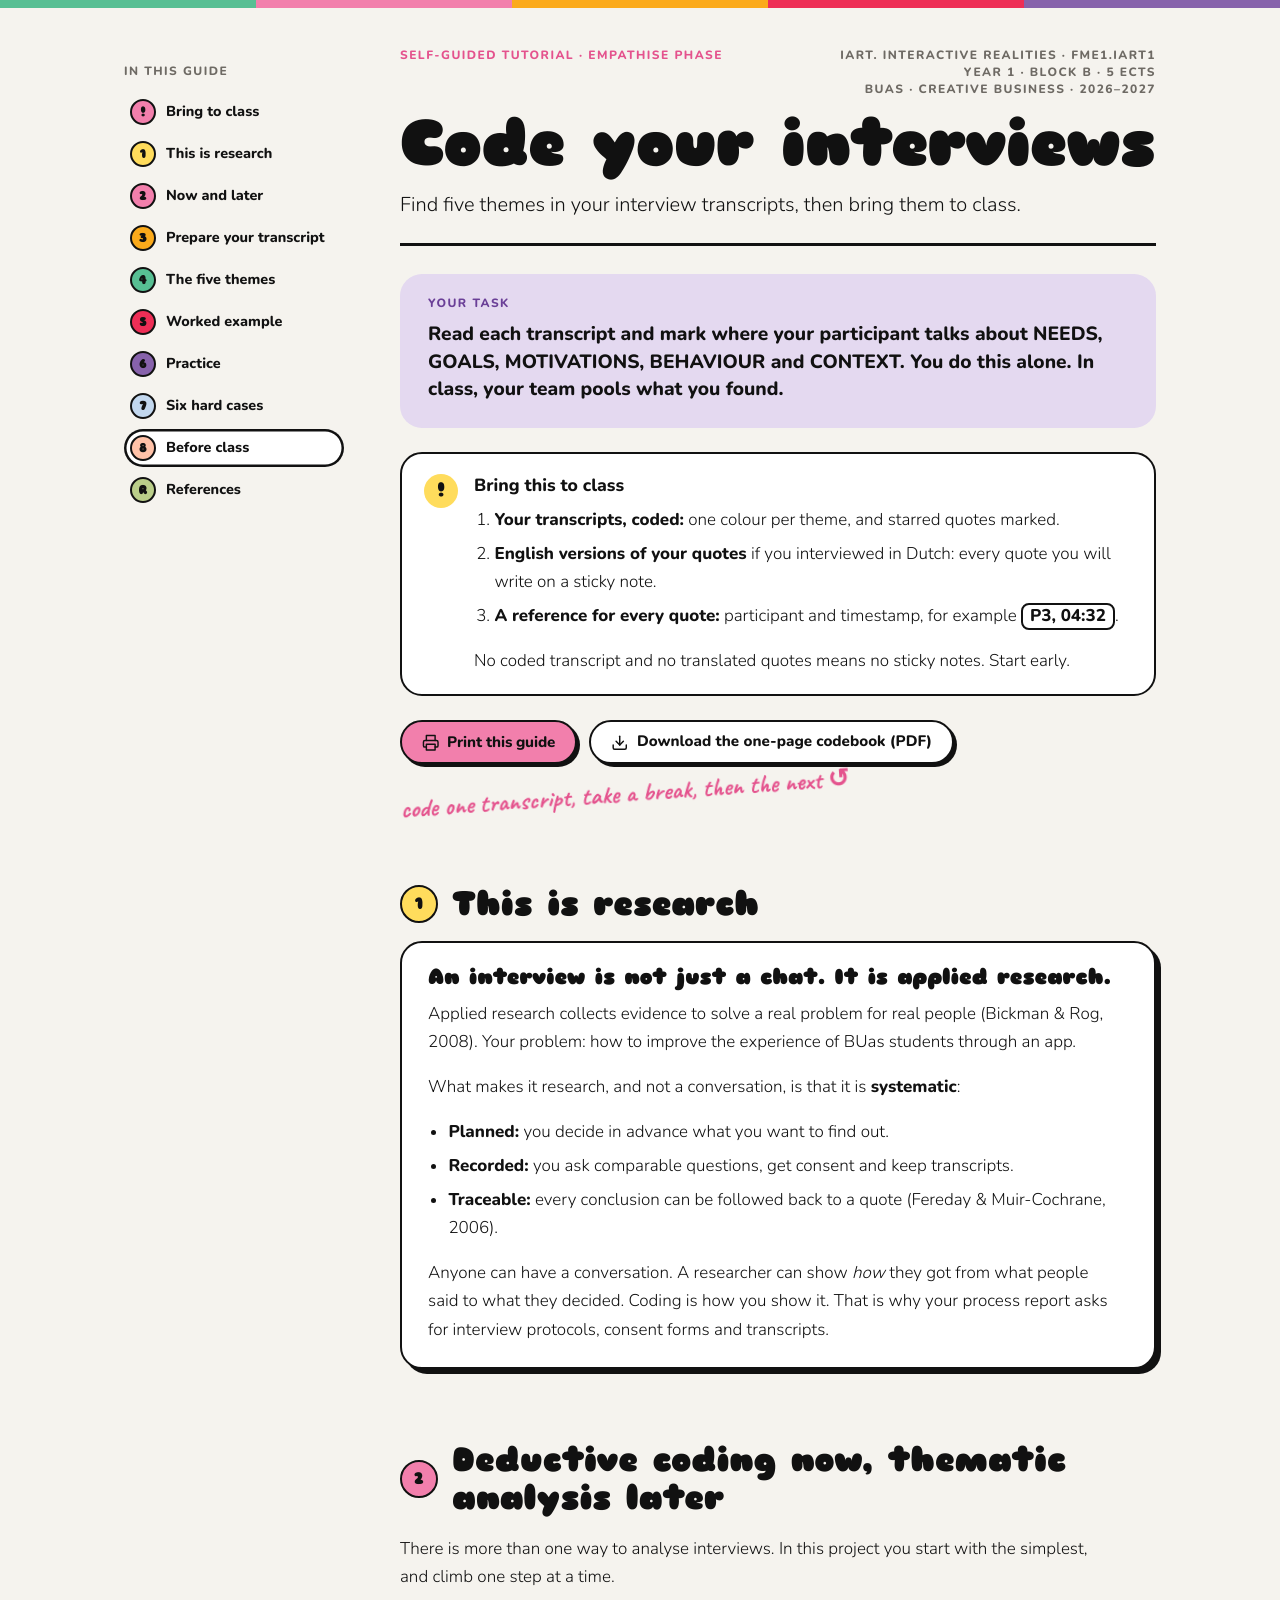
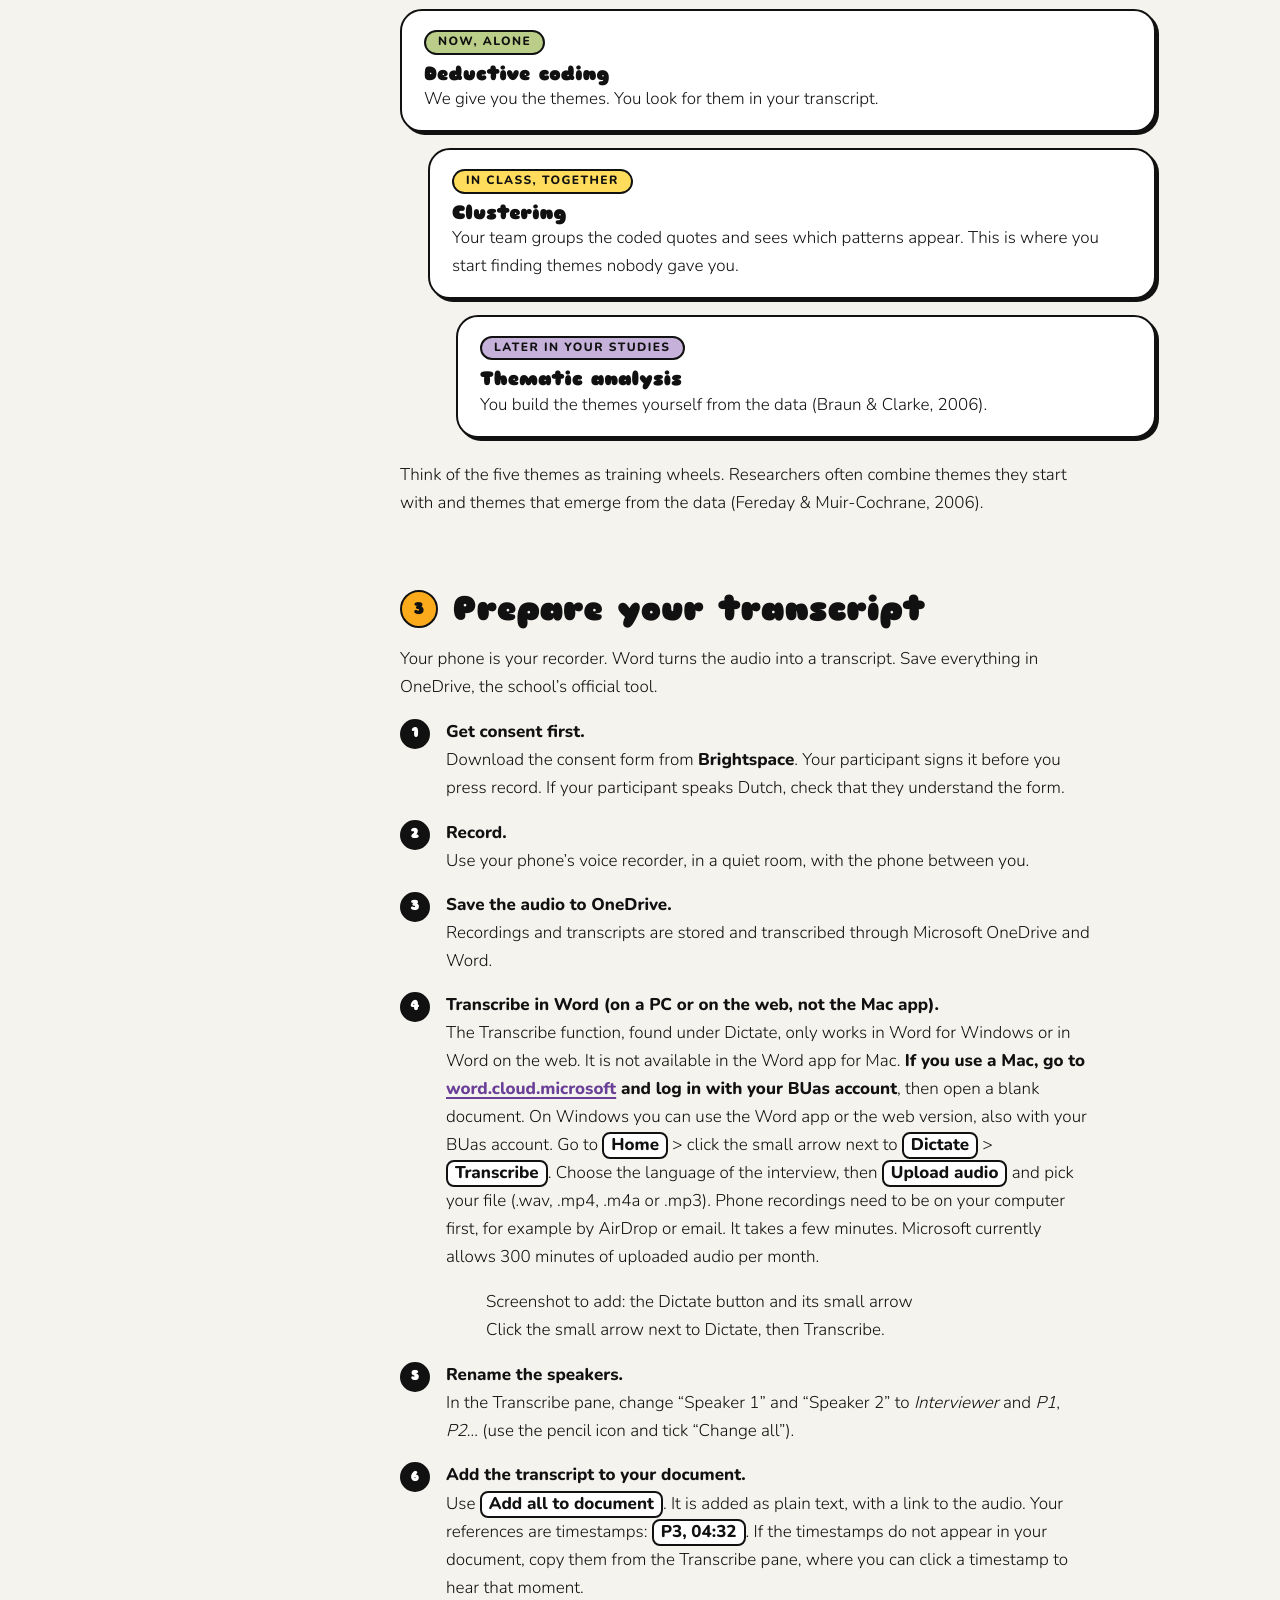
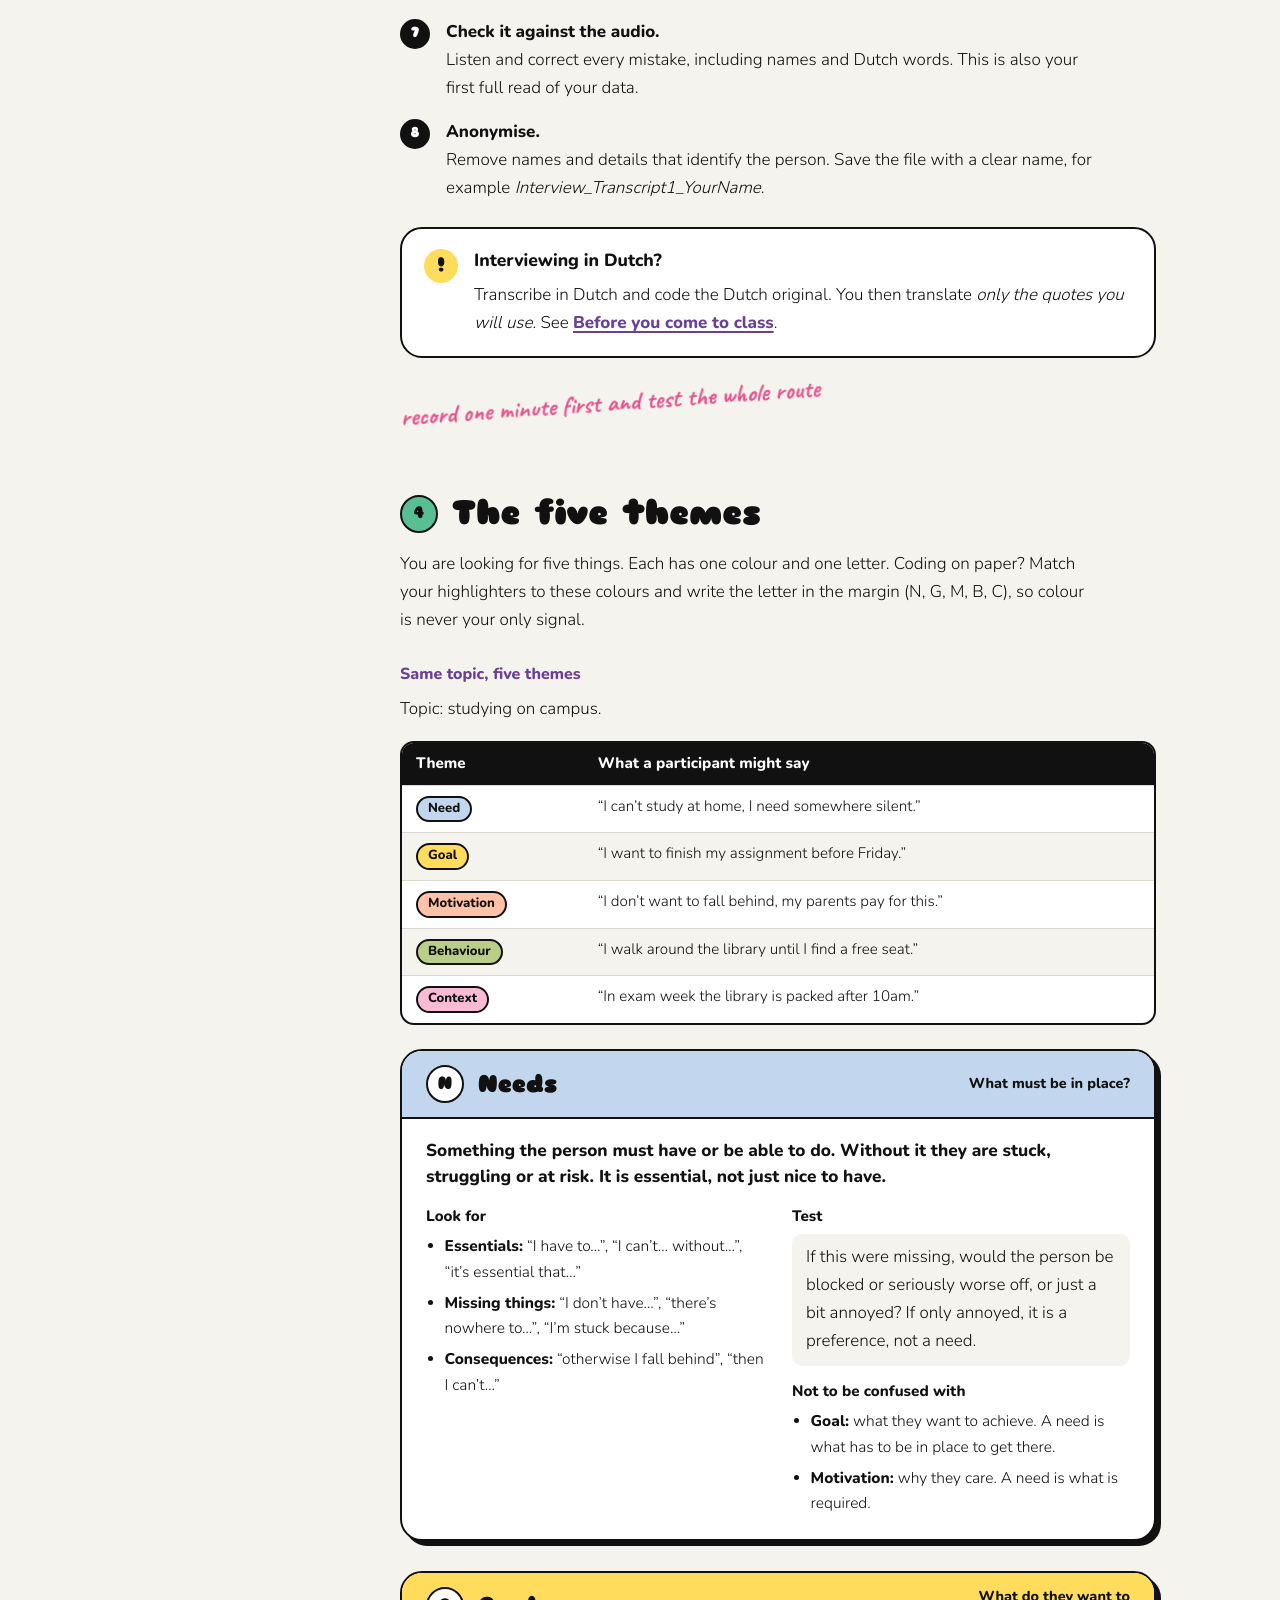
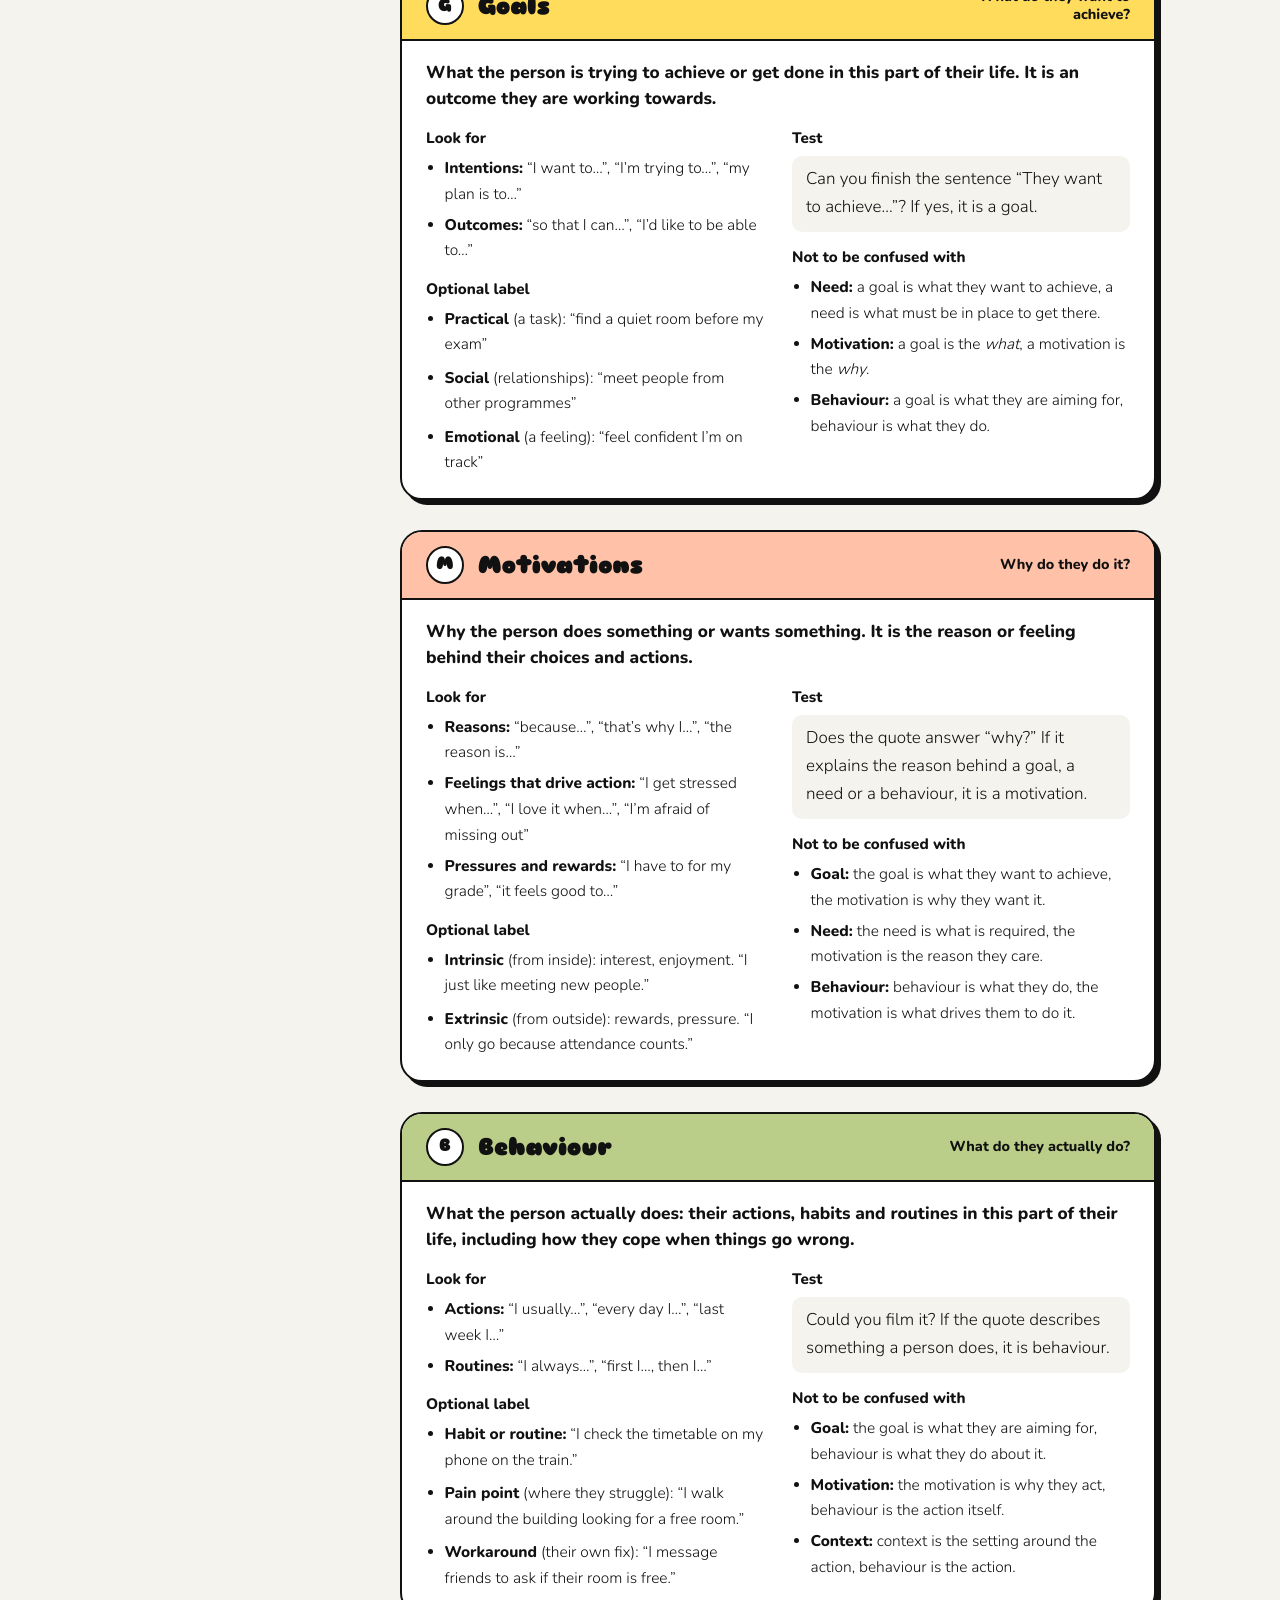
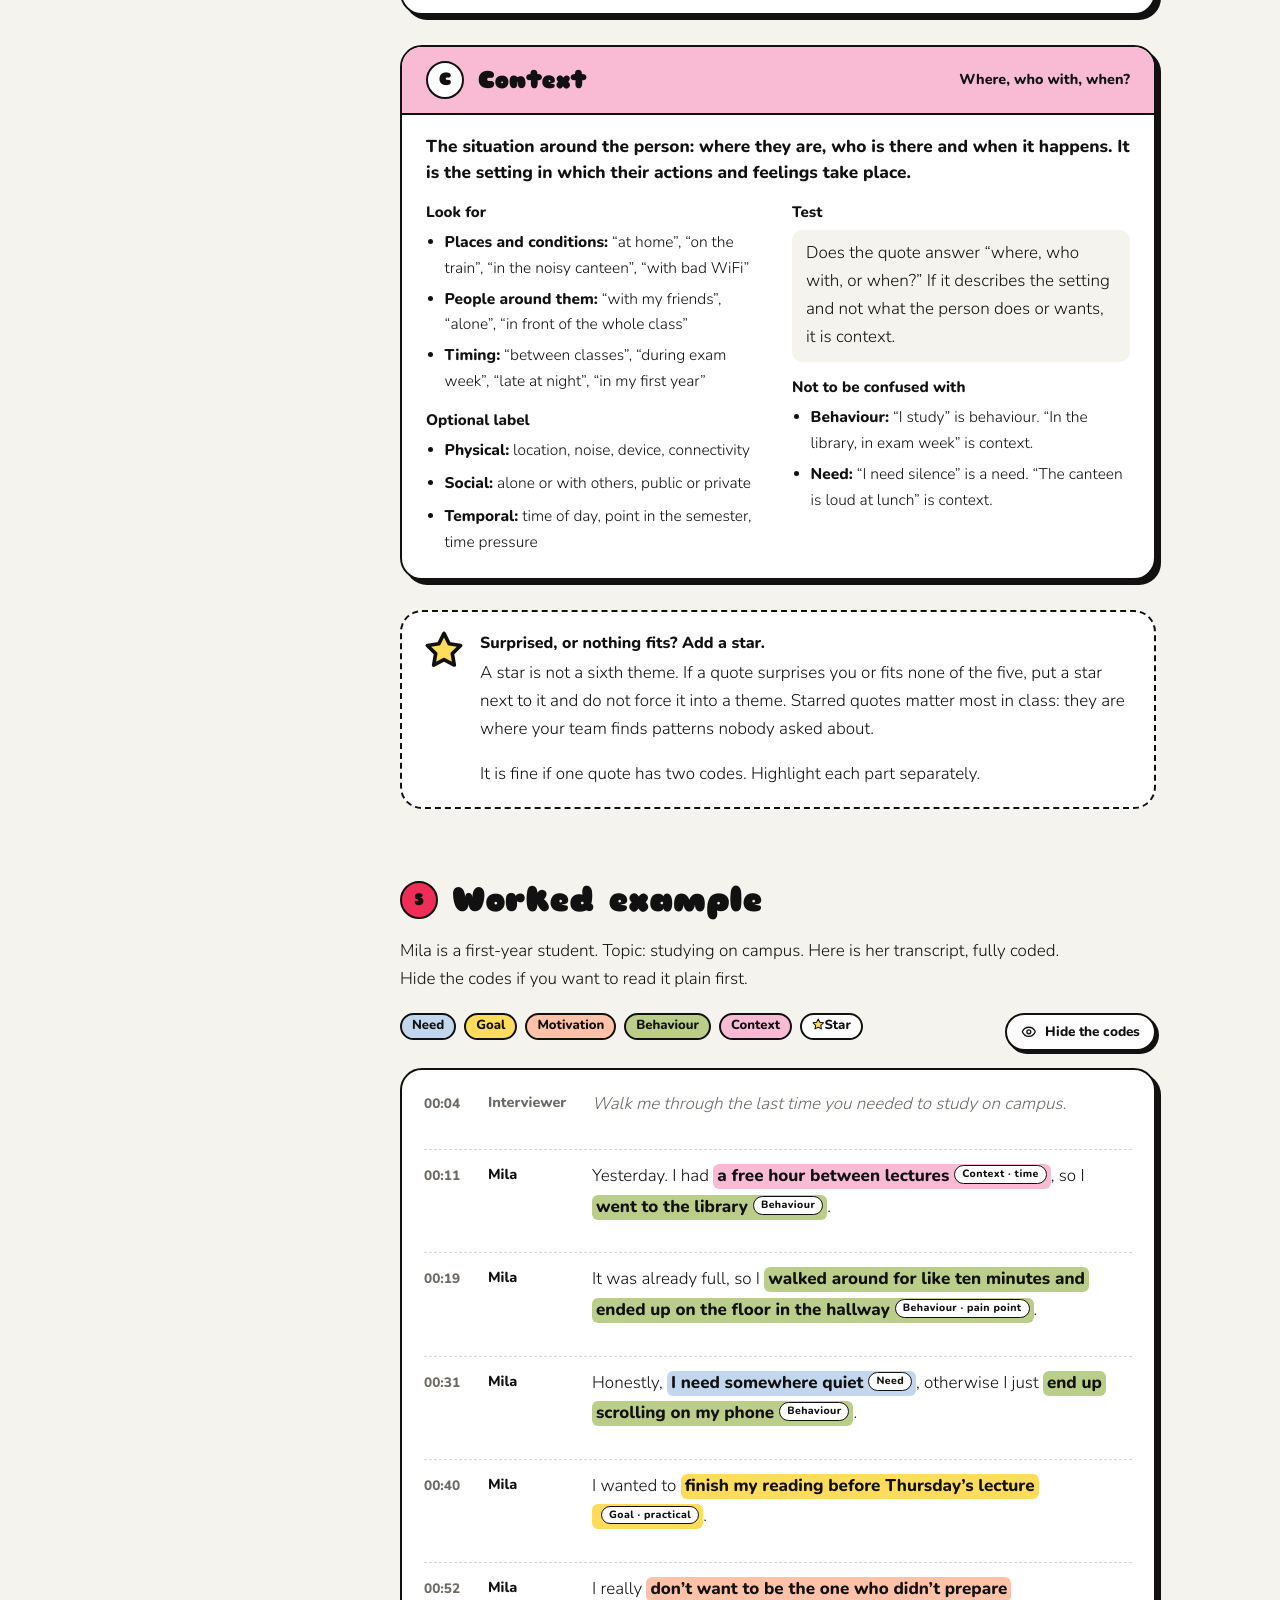
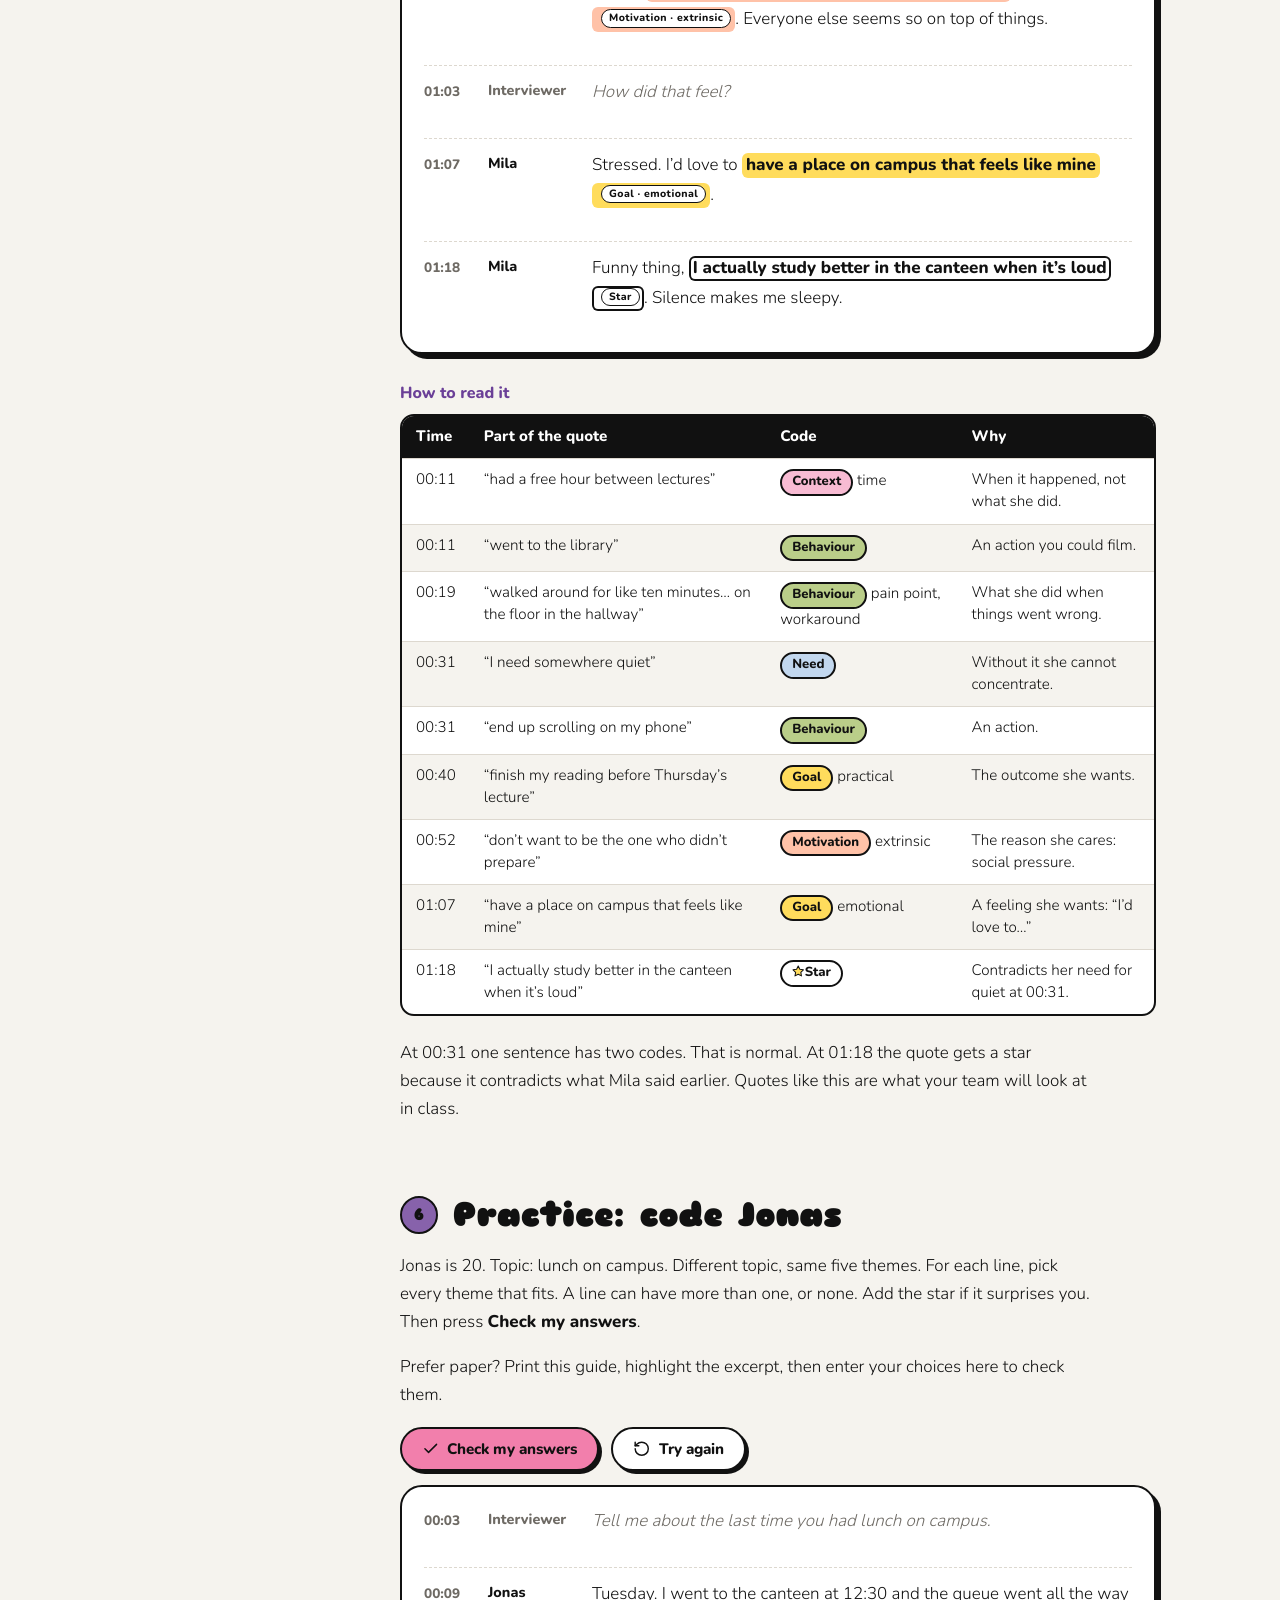
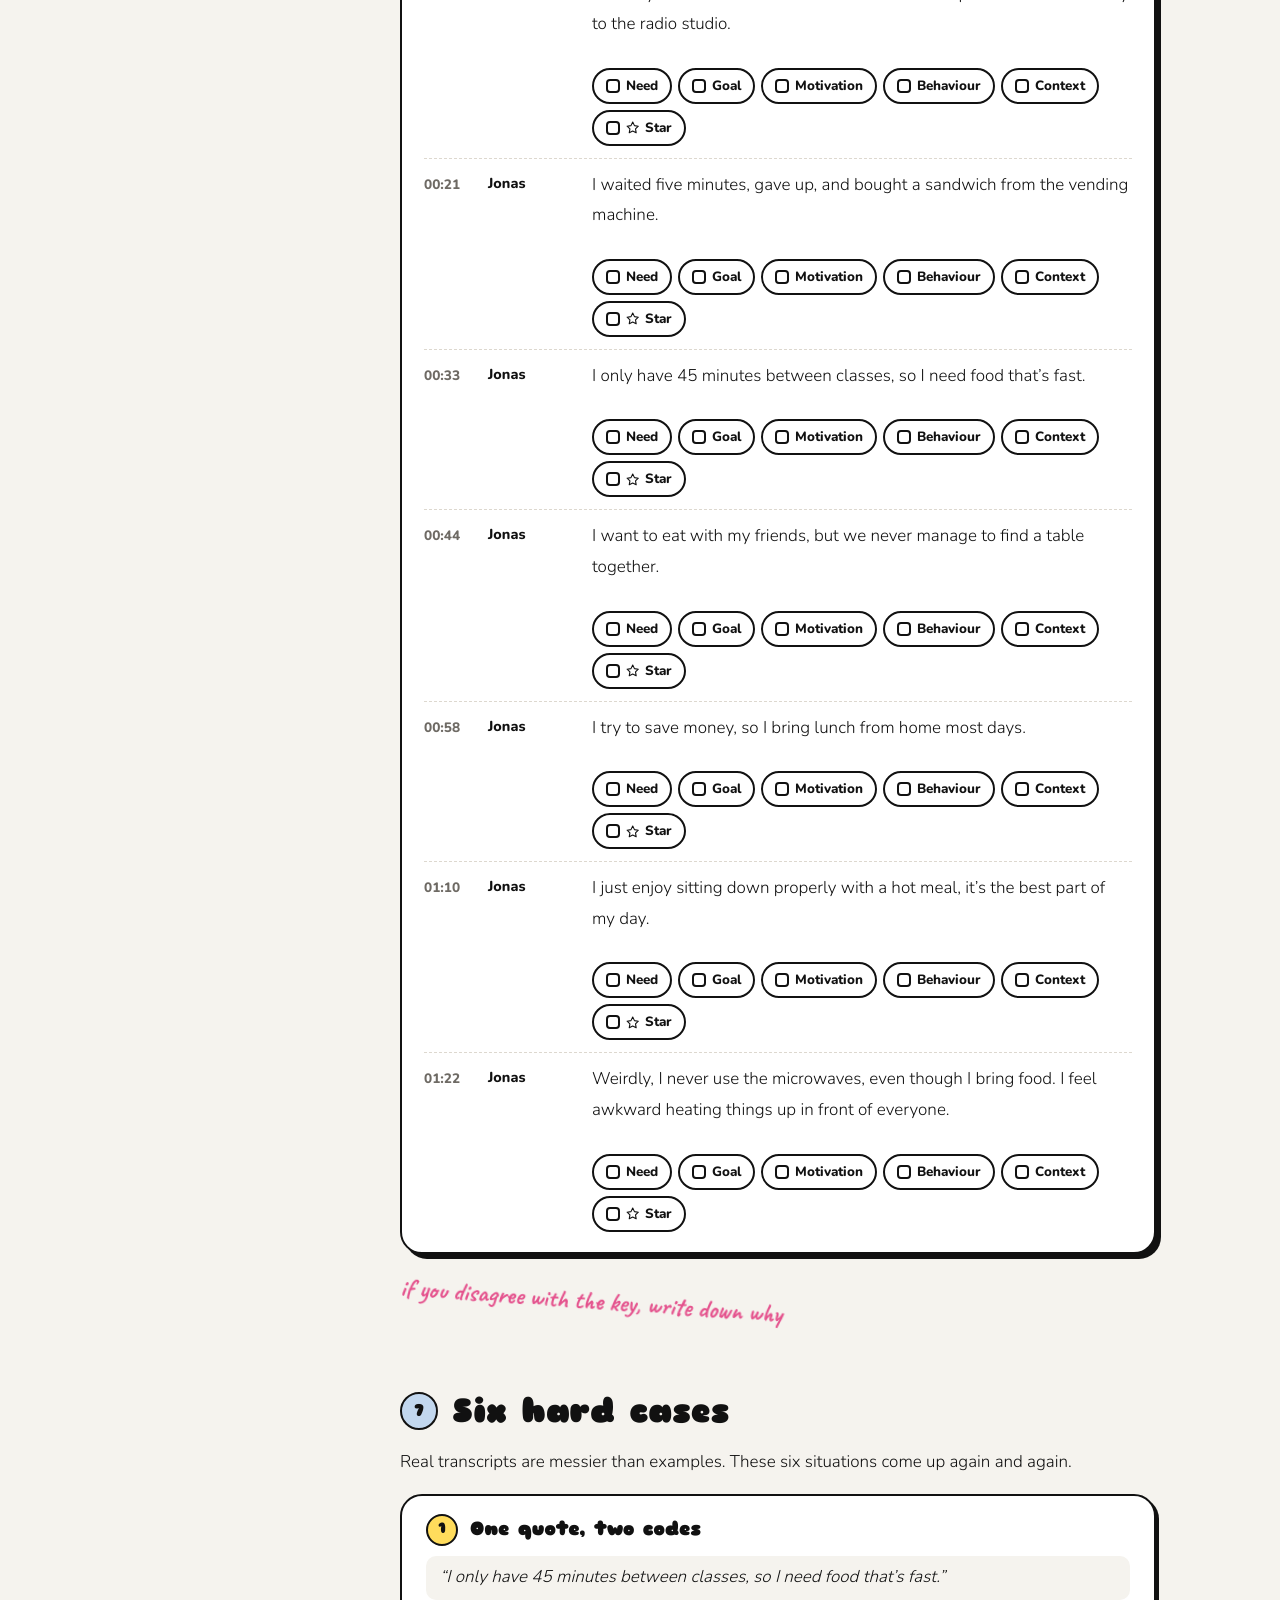
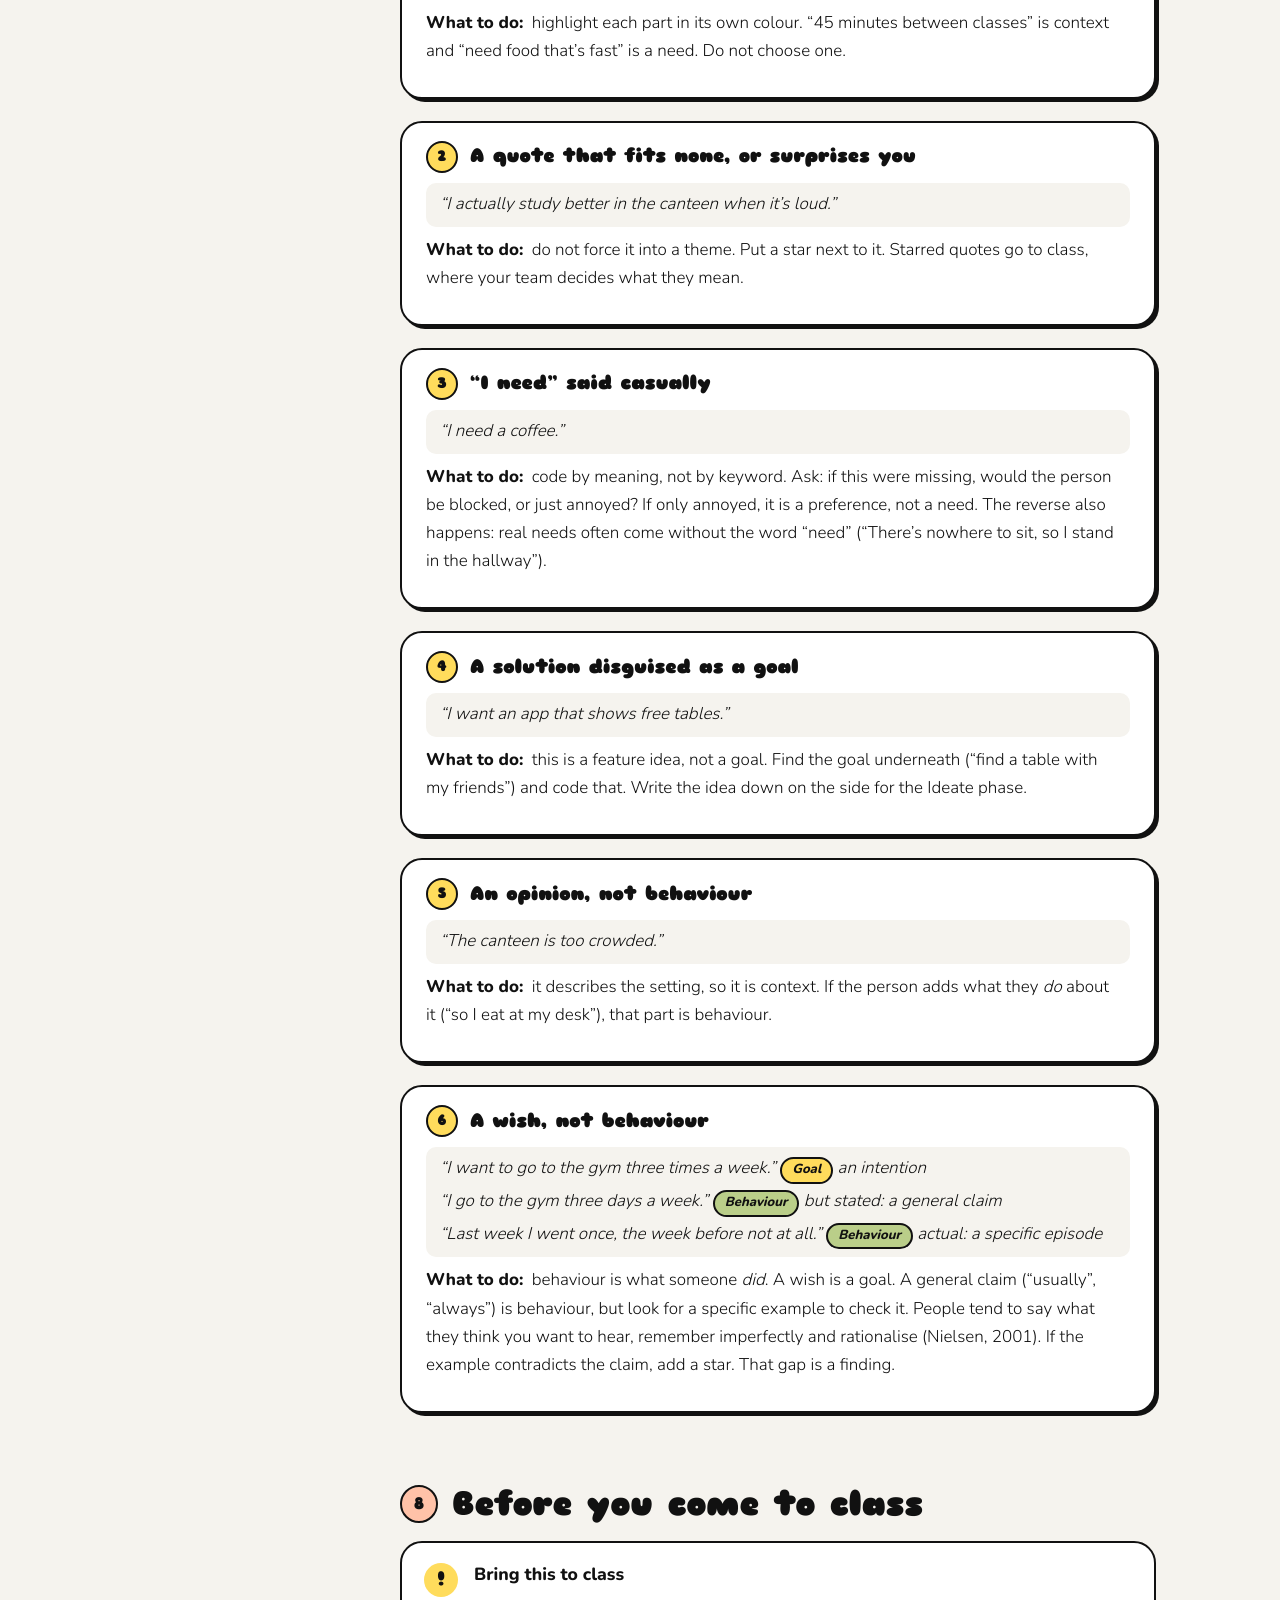
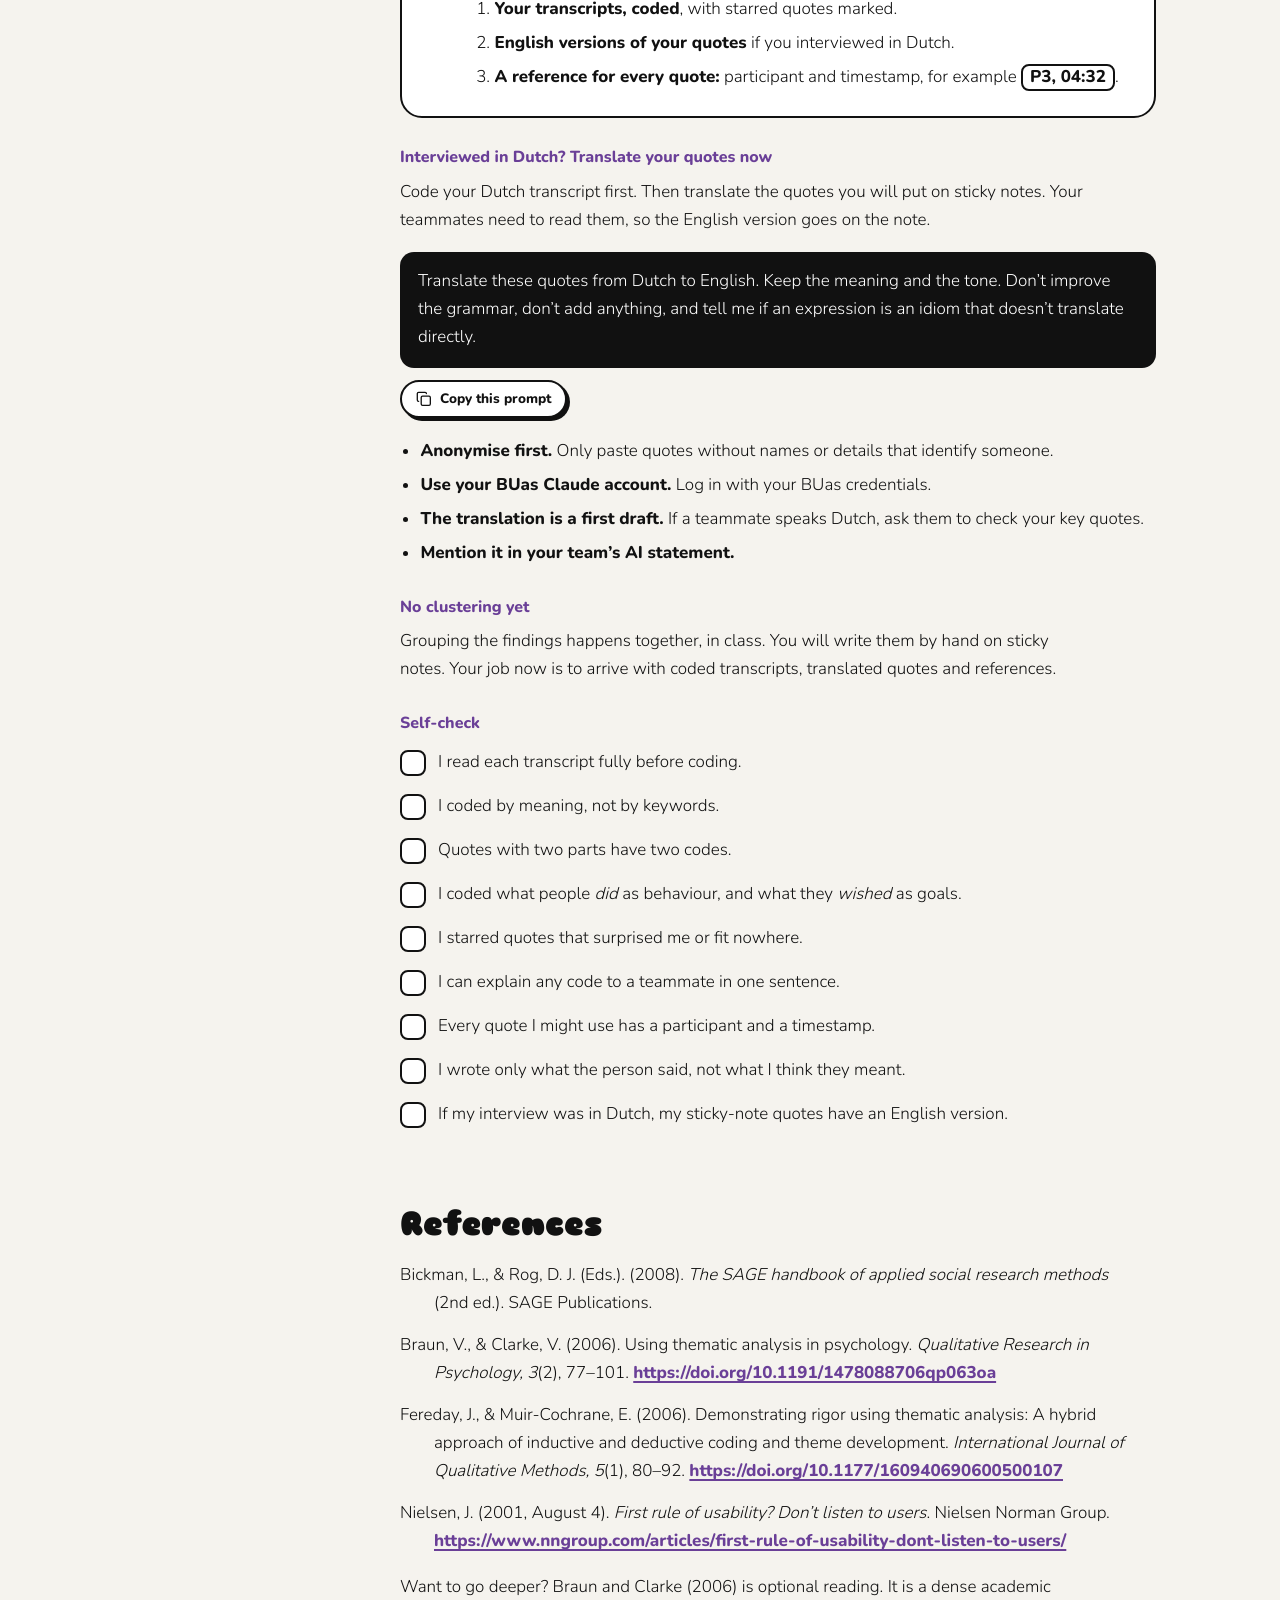
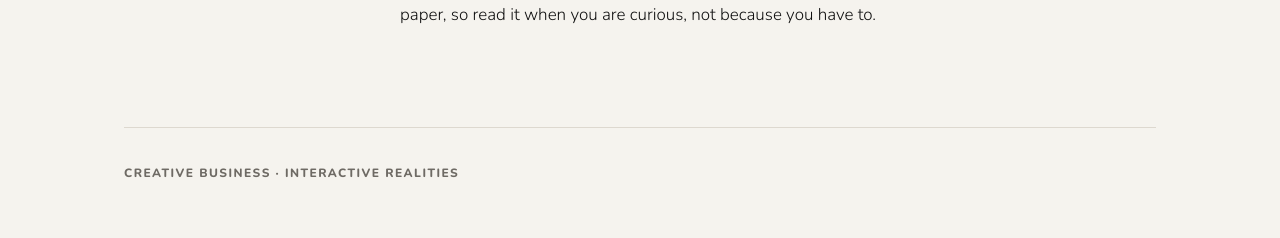
==== commit 01162efc: "Clarify Word transcription steps Explain Word's platform limitations and audio upload process, add a" ====
--- a/index.html
+++ b/index.html
@@ -134,9 +134,16 @@
         <li><strong>Get consent first.</strong>Download the consent form from <strong>Brightspace</strong>. Your participant signs it before you press record. If your participant speaks Dutch, check that they understand the form.</li>
         <li><strong>Record.</strong>Use your phone’s voice recorder, in a quiet room, with the phone between you.</li>
         <li><strong>Save the audio to OneDrive.</strong>Recordings and transcripts are stored and transcribed through Microsoft OneDrive and Word.</li>
-        <li><strong>Transcribe in Word.</strong>Log in with your BUas account. Go to <span class="kbd">Home</span> &gt; <span class="kbd">Dictate</span> &gt; <span class="kbd">Transcribe</span>. Choose the language of the interview, then <span class="kbd">Upload audio</span>. It takes a few minutes. Microsoft currently allows 300 minutes of uploaded audio per month.</li>
+        <li><strong>Transcribe in Word (on a PC or on the web, not the Mac app).</strong>The Transcribe function, found under Dictate, only works in Word for Windows or in Word on the web. It is not available in the Word app for Mac. <strong>If you use a Mac, go to <a href="https://word.cloud.microsoft">word.cloud.microsoft</a> and log in with your BUas account</strong>, then open a blank document. On Windows you can use the Word app or the web version, also with your BUas account. Go to <span class="kbd">Home</span> &gt; click the small arrow next to <span class="kbd">Dictate</span> &gt; <span class="kbd">Transcribe</span>. Choose the language of the interview, then <span class="kbd">Upload audio</span> and pick your file (.wav, .mp4, .m4a or .mp3). Phone recordings need to be on your computer first, for example by AirDrop or email. It takes a few minutes. Microsoft currently allows 300 minutes of uploaded audio per month.
+          <!-- Screenshot placeholder: save your image as assets/screenshots/word-dictate-arrow.png (about 840 px wide). The dashed box disappears once the image loads. -->
+          <figure class="shot">
+            <img src="assets/screenshots/word-dictate-arrow.png" alt="Word, Home tab: the Dictate button with its small arrow, and Transcribe in the menu that opens" hidden onload="this.hidden=false;this.nextElementSibling.hidden=true" onerror="this.hidden=true">
+            <div class="shot__placeholder">Screenshot to add: the Dictate button and its small arrow</div>
+            <figcaption>Click the small arrow next to Dictate, then Transcribe.</figcaption>
+          </figure>
+        </li>
         <li><strong>Rename the speakers.</strong>In the Transcribe pane, change “Speaker 1” and “Speaker 2” to <em>Interviewer</em> and <em>P1</em>, <em>P2</em>… (use the pencil icon and tick “Change all”).</li>
-        <li><strong>Add the transcript to your document with timestamps.</strong>Use <span class="kbd">Add all to document</span>. Timestamps are your references: <span class="kbd">P3, 04:32</span>.</li>
+        <li><strong>Add the transcript to your document.</strong>Use <span class="kbd">Add all to document</span>. It is added as plain text, with a link to the audio. Your references are timestamps: <span class="kbd">P3, 04:32</span>. If the timestamps do not appear in your document, copy them from the Transcribe pane, where you can click a timestamp to hear that moment.</li>
         <li><strong>Check it against the audio.</strong>Listen and correct every mistake, including names and Dutch words. This is also your first full read of your data.</li>
         <li><strong>Anonymise.</strong>Remove names and details that identify the person. Save the file with a clear name, for example <em>Interview_Transcript1_YourName</em>.</li>
       </ol>
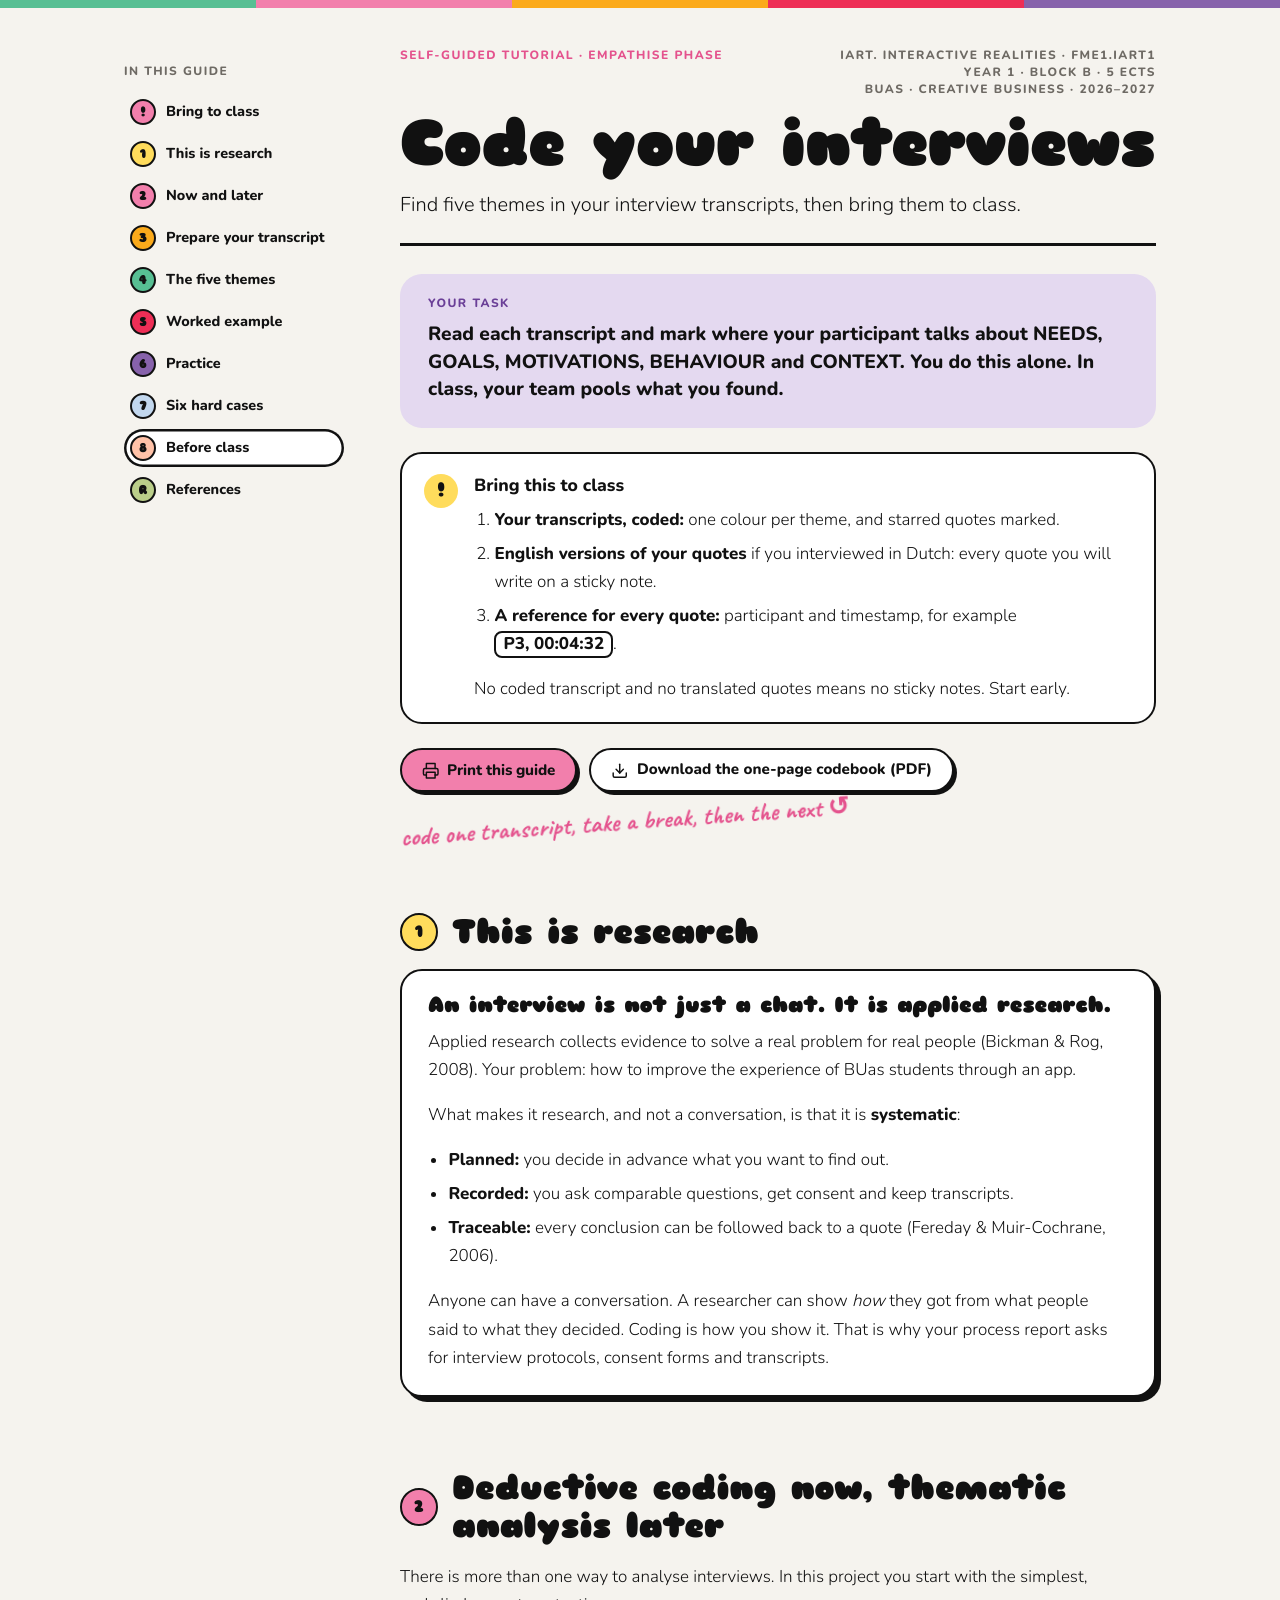
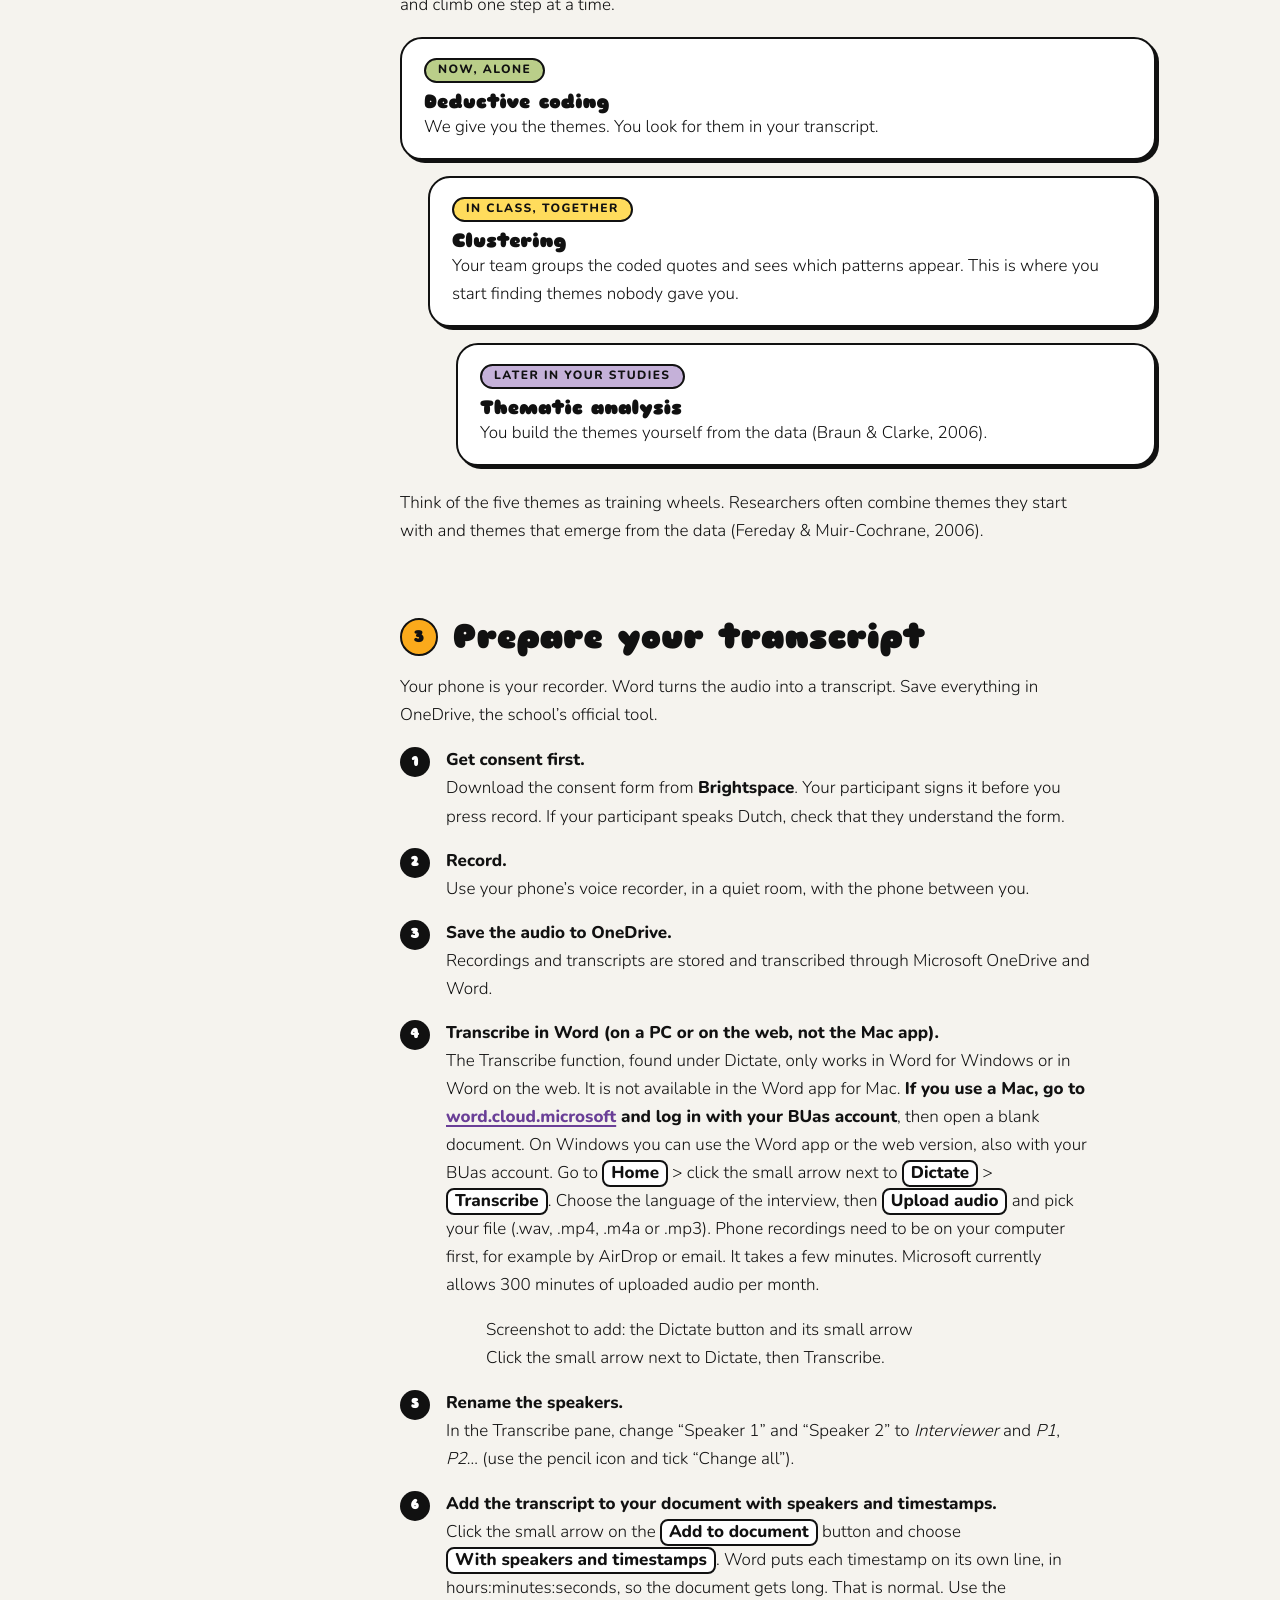
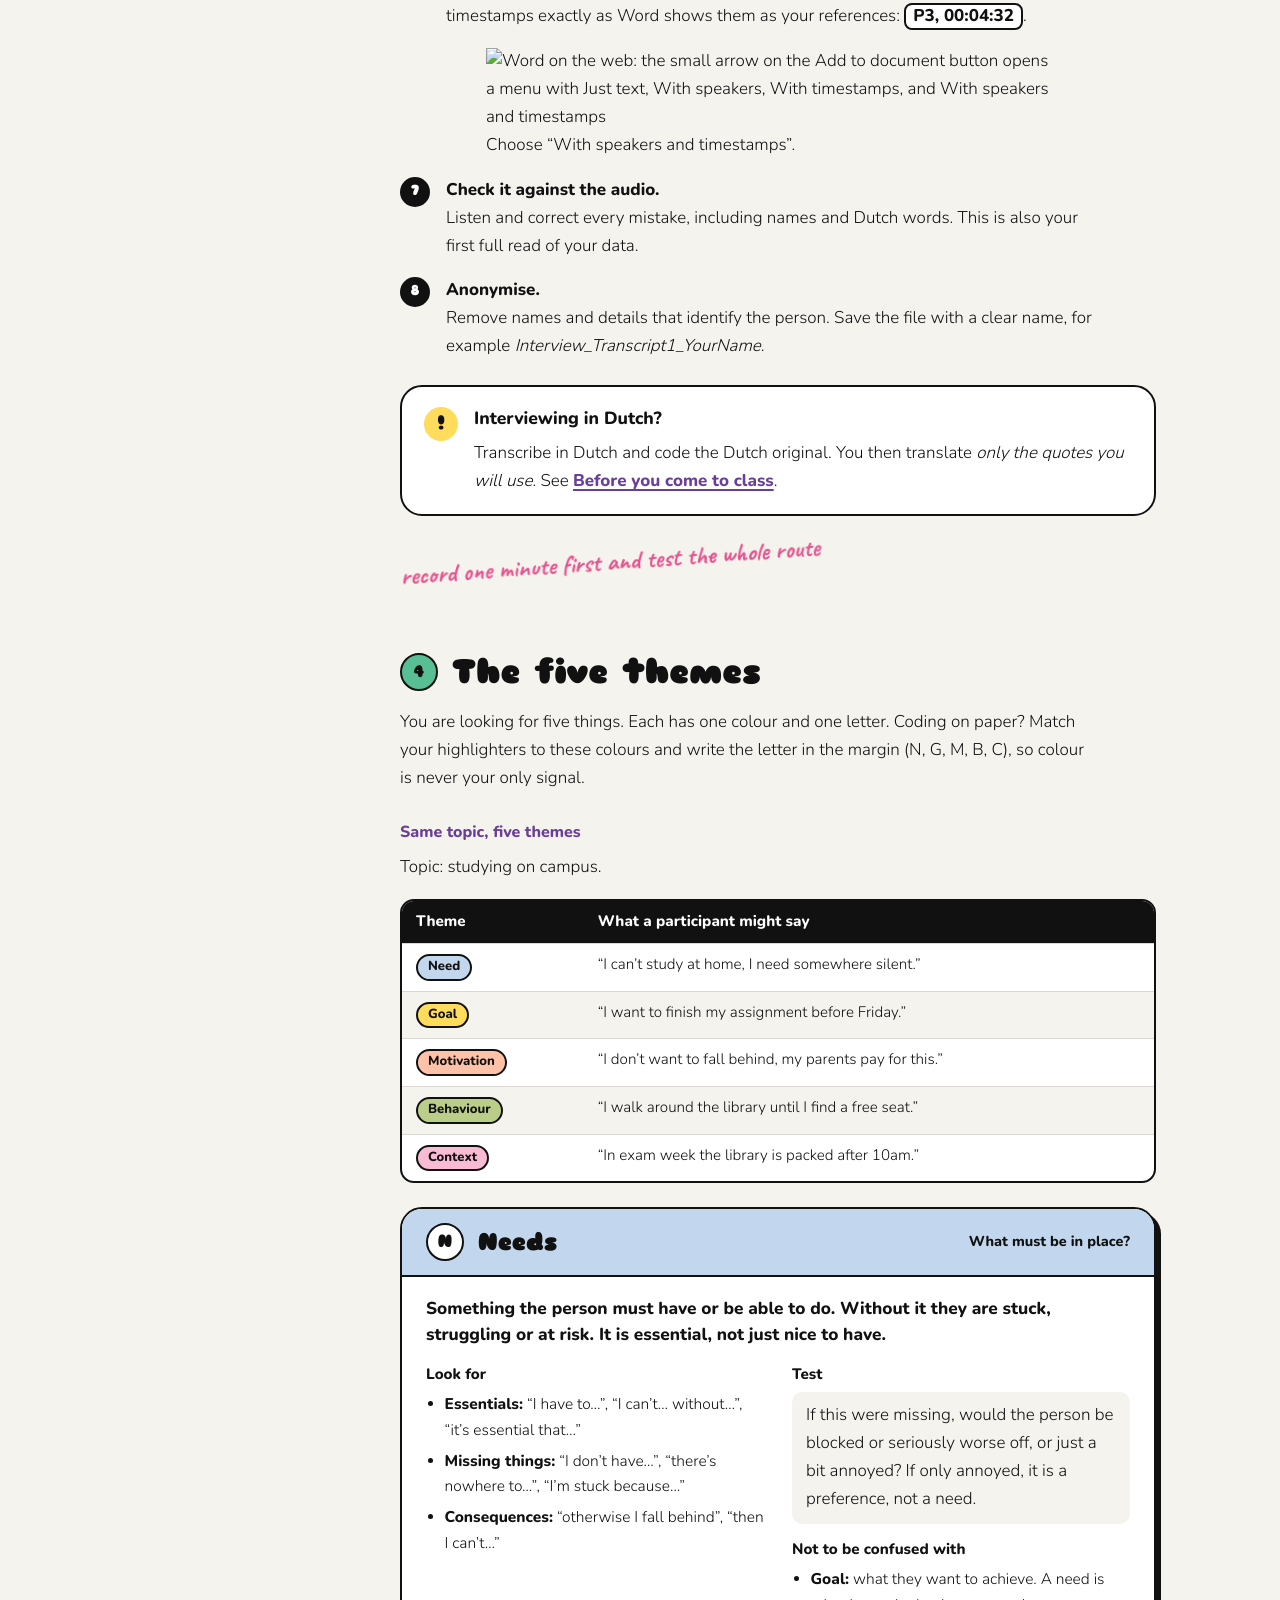
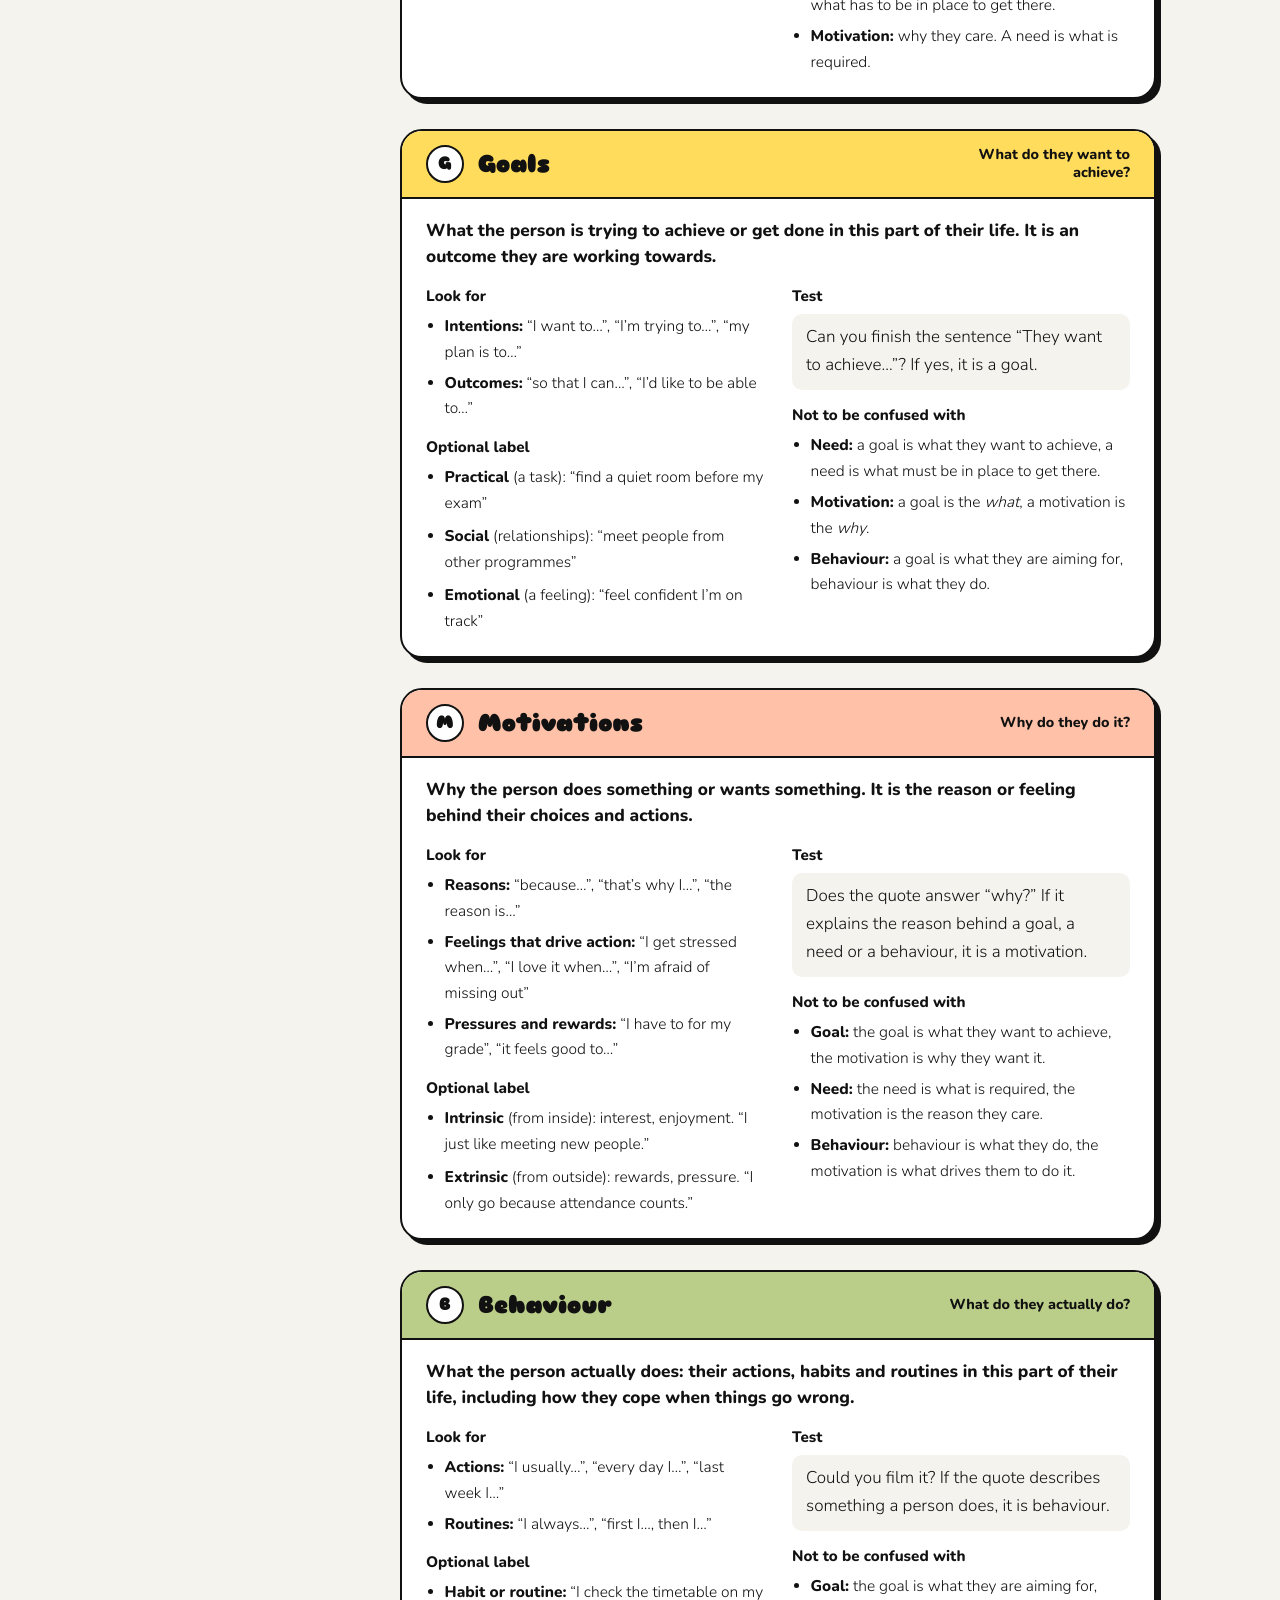
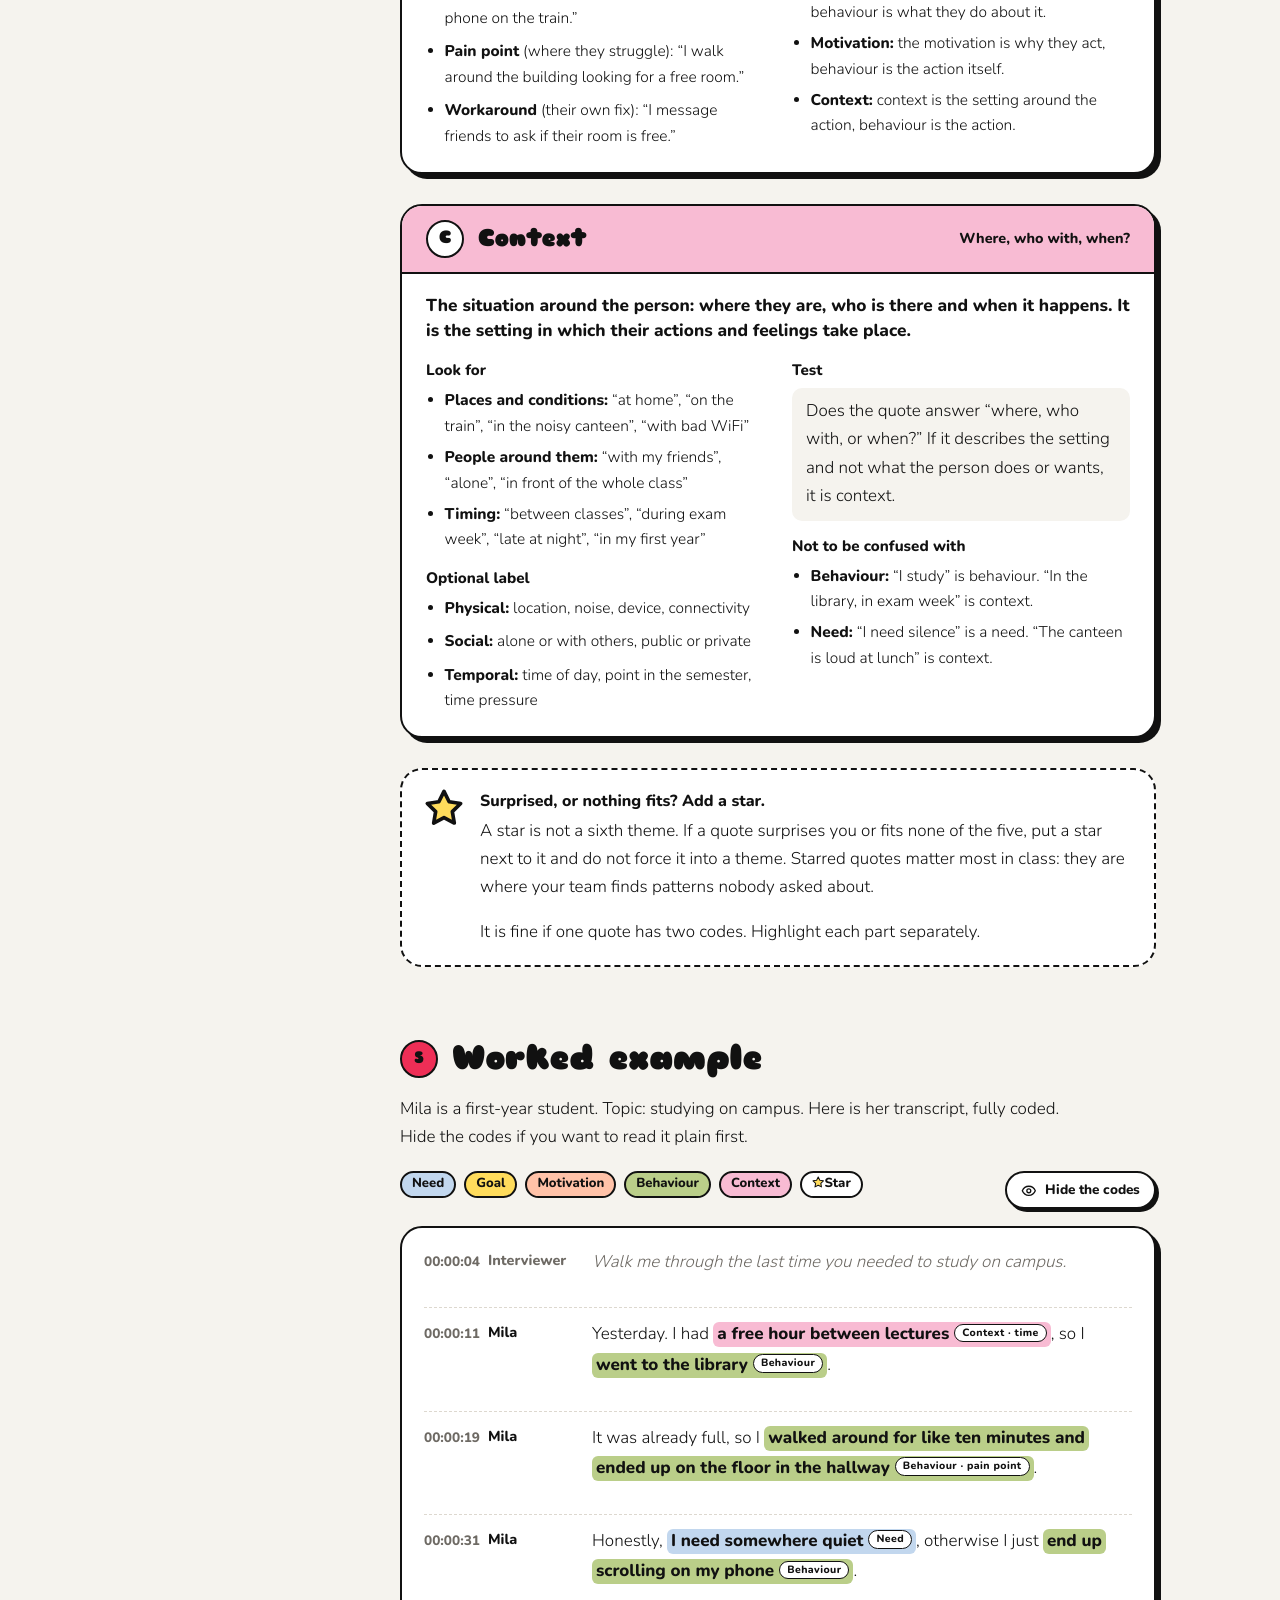
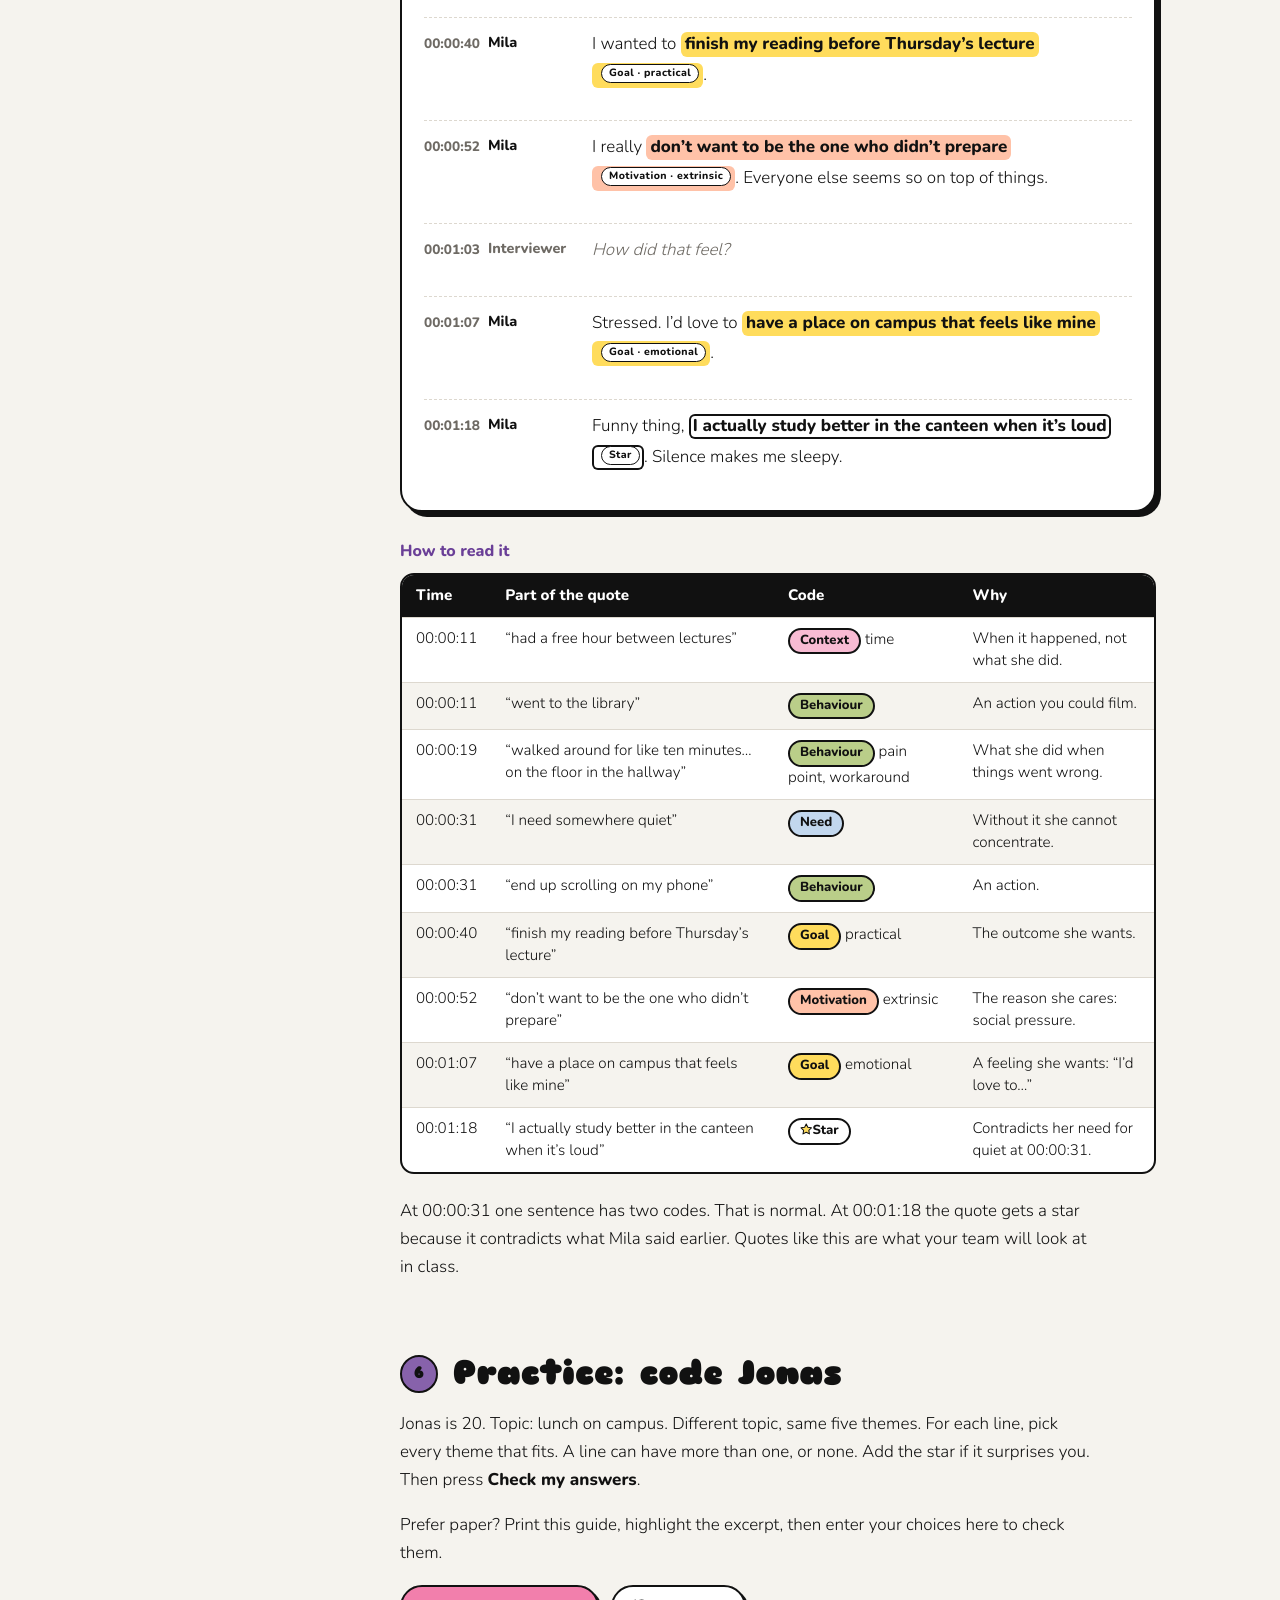
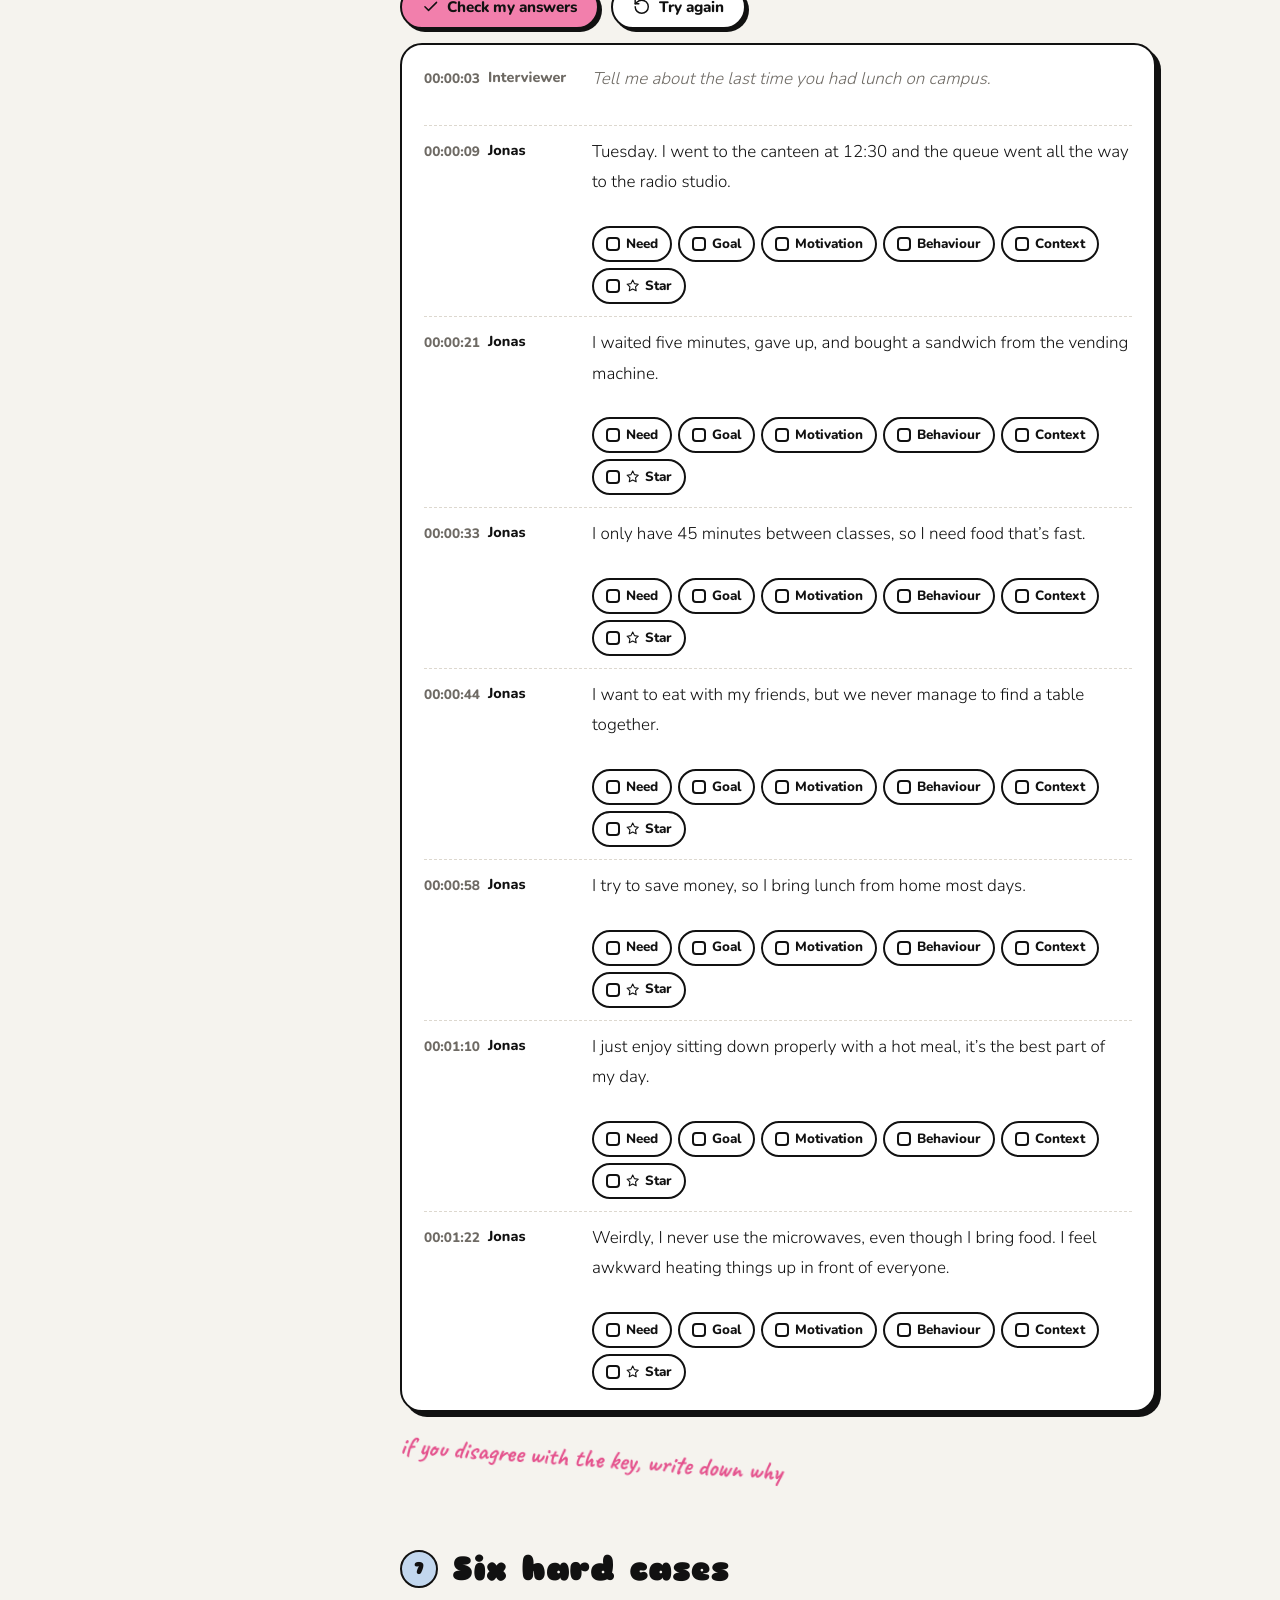
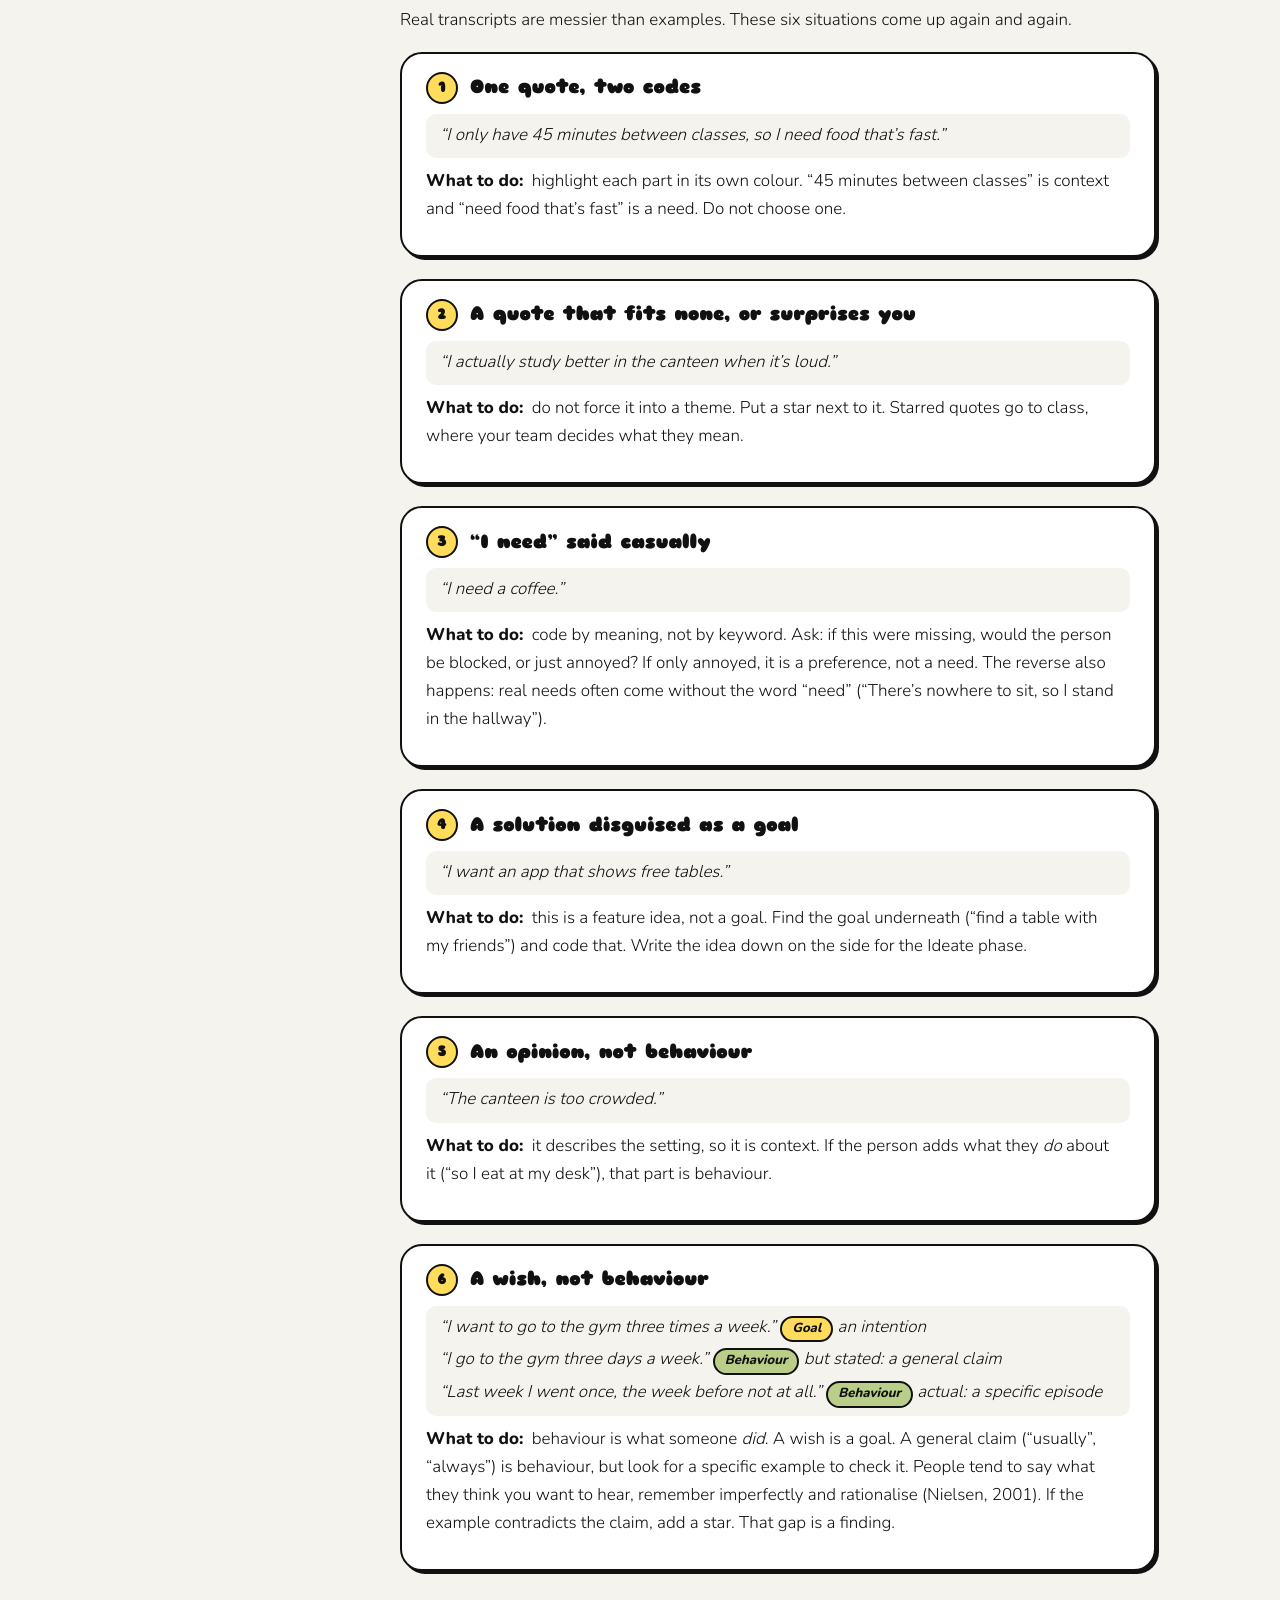
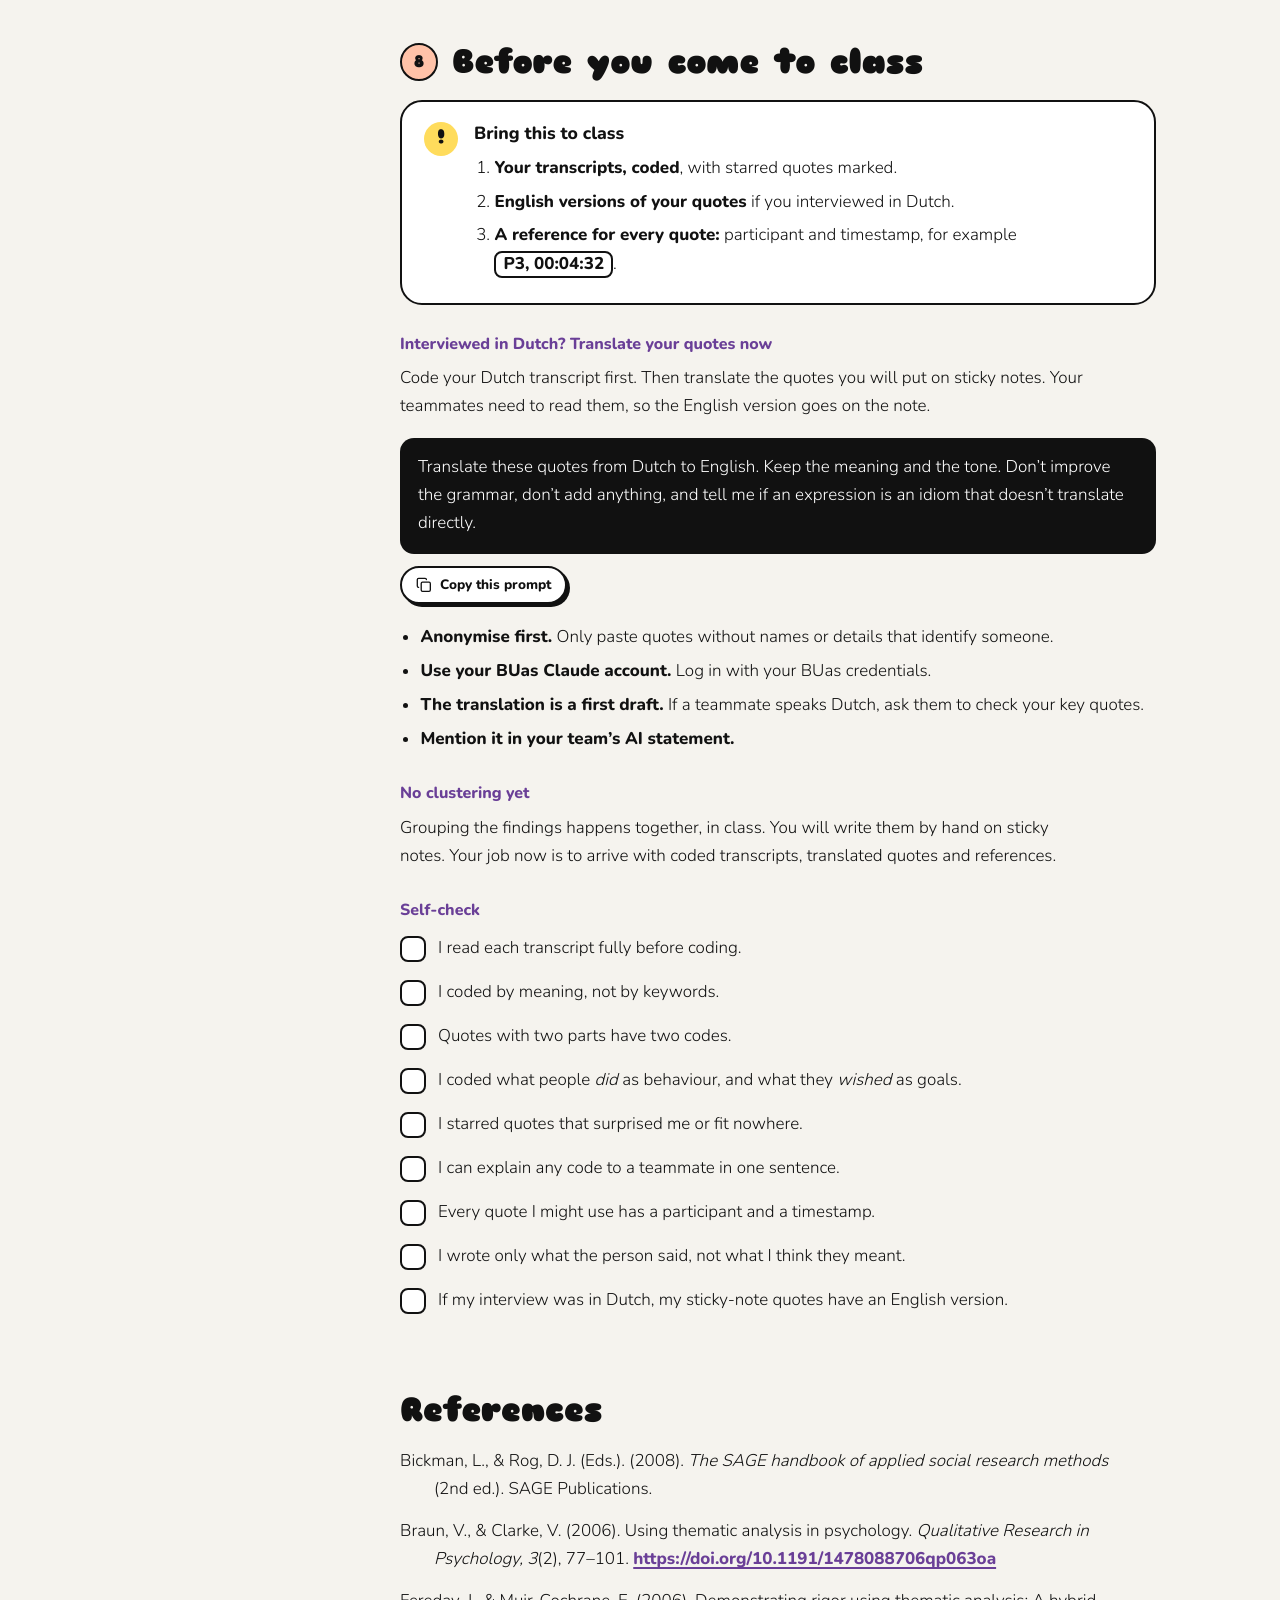
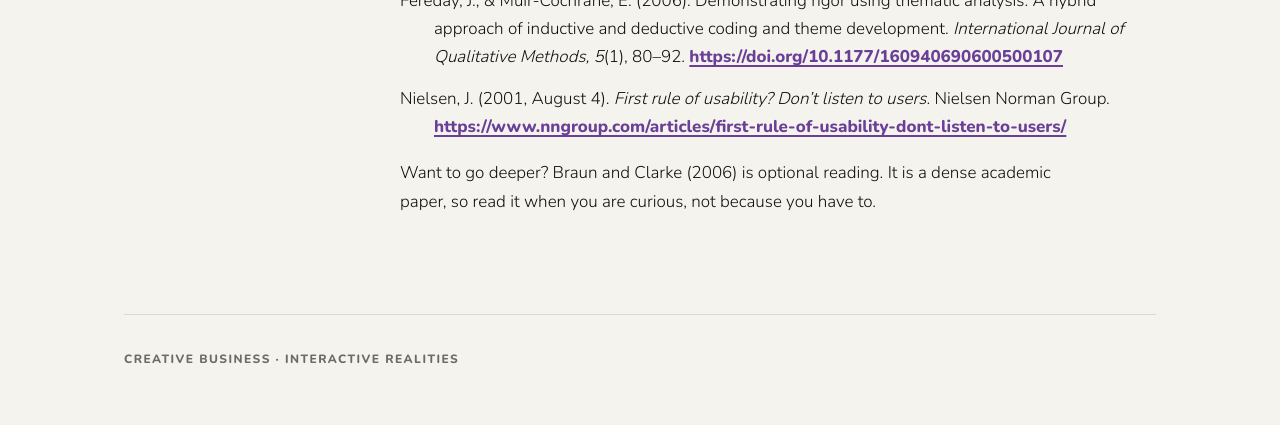
==== commit ad80bbde: "Use full timestamps in transcript guidance Update transcript examples to hours:minutes:seconds and e" ====
--- a/index.html
+++ b/index.html
@@ -67,7 +67,7 @@
           <ol>
             <li><strong>Your transcripts, coded:</strong> one colour per theme, and starred quotes marked.</li>
             <li><strong>English versions of your quotes</strong> if you interviewed in Dutch: every quote you will write on a sticky note.</li>
-            <li><strong>A reference for every quote:</strong> participant and timestamp, for example <span class="kbd">P3, 04:32</span>.</li>
+            <li><strong>A reference for every quote:</strong> participant and timestamp, for example <span class="kbd">P3, 00:04:32</span>.</li>
           </ol>
           <p>No coded transcript and no translated quotes means no sticky notes. Start early.</p>
         </div>
@@ -143,7 +143,12 @@
           </figure>
         </li>
         <li><strong>Rename the speakers.</strong>In the Transcribe pane, change “Speaker 1” and “Speaker 2” to <em>Interviewer</em> and <em>P1</em>, <em>P2</em>… (use the pencil icon and tick “Change all”).</li>
-        <li><strong>Add the transcript to your document.</strong>Use <span class="kbd">Add all to document</span>. It is added as plain text, with a link to the audio. Your references are timestamps: <span class="kbd">P3, 04:32</span>. If the timestamps do not appear in your document, copy them from the Transcribe pane, where you can click a timestamp to hear that moment.</li>
+        <li><strong>Add the transcript to your document with speakers and timestamps.</strong>Click the small arrow on the <span class="kbd">Add to document</span> button and choose <span class="kbd">With speakers and timestamps</span>. Word puts each timestamp on its own line, in hours:minutes:seconds, so the document gets long. That is normal. Use the timestamps exactly as Word shows them as your references: <span class="kbd">P3, 00:04:32</span>.
+          <figure class="shot shot--small">
+            <img src="assets/screenshots/word-add-to-document-options.png" alt="Word on the web: the small arrow on the Add to document button opens a menu with Just text, With speakers, With timestamps, and With speakers and timestamps">
+            <figcaption>Choose “With speakers and timestamps”.</figcaption>
+          </figure>
+        </li>
         <li><strong>Check it against the audio.</strong>Listen and correct every mistake, including names and Dutch words. This is also your first full read of your data.</li>
         <li><strong>Anonymise.</strong>Remove names and details that identify the person. Save the file with a clear name, for example <em>Interview_Transcript1_YourName</em>.</li>
       </ol>
@@ -384,15 +389,15 @@
       </div>
 
       <div class="transcript show-codes" id="mila">
-        <div class="turn turn--interviewer"><span class="turn__time">00:04</span><span class="turn__who">Interviewer</span><p class="turn__text">Walk me through the last time you needed to study on campus.</p></div>
-        <div class="turn"><span class="turn__time">00:11</span><span class="turn__who">Mila</span><p class="turn__text">Yesterday. I had <span class="seg" data-t="context" data-tag="Context · time">a free hour between lectures</span>, so I <span class="seg" data-t="behaviour" data-tag="Behaviour">went to the library</span>.</p></div>
-        <div class="turn"><span class="turn__time">00:19</span><span class="turn__who">Mila</span><p class="turn__text">It was already full, so I <span class="seg" data-t="behaviour" data-tag="Behaviour · pain point">walked around for like ten minutes and ended up on the floor in the hallway</span>.</p></div>
-        <div class="turn"><span class="turn__time">00:31</span><span class="turn__who">Mila</span><p class="turn__text">Honestly, <span class="seg" data-t="need" data-tag="Need">I need somewhere quiet</span>, otherwise I just <span class="seg" data-t="behaviour" data-tag="Behaviour">end up scrolling on my phone</span>.</p></div>
-        <div class="turn"><span class="turn__time">00:40</span><span class="turn__who">Mila</span><p class="turn__text">I wanted to <span class="seg" data-t="goal" data-tag="Goal · practical">finish my reading before Thursday’s lecture</span>.</p></div>
-        <div class="turn"><span class="turn__time">00:52</span><span class="turn__who">Mila</span><p class="turn__text">I really <span class="seg" data-t="motivation" data-tag="Motivation · extrinsic">don’t want to be the one who didn’t prepare</span>. Everyone else seems so on top of things.</p></div>
-        <div class="turn turn--interviewer"><span class="turn__time">01:03</span><span class="turn__who">Interviewer</span><p class="turn__text">How did that feel?</p></div>
-        <div class="turn"><span class="turn__time">01:07</span><span class="turn__who">Mila</span><p class="turn__text">Stressed. I’d love to <span class="seg" data-t="goal" data-tag="Goal · emotional">have a place on campus that feels like mine</span>.</p></div>
-        <div class="turn"><span class="turn__time">01:18</span><span class="turn__who">Mila</span><p class="turn__text">Funny thing, <span class="seg" data-t="star" data-tag="Star">I actually study better in the canteen when it’s loud</span>. Silence makes me sleepy.</p></div>
+        <div class="turn turn--interviewer"><span class="turn__time">00:00:04</span><span class="turn__who">Interviewer</span><p class="turn__text">Walk me through the last time you needed to study on campus.</p></div>
+        <div class="turn"><span class="turn__time">00:00:11</span><span class="turn__who">Mila</span><p class="turn__text">Yesterday. I had <span class="seg" data-t="context" data-tag="Context · time">a free hour between lectures</span>, so I <span class="seg" data-t="behaviour" data-tag="Behaviour">went to the library</span>.</p></div>
+        <div class="turn"><span class="turn__time">00:00:19</span><span class="turn__who">Mila</span><p class="turn__text">It was already full, so I <span class="seg" data-t="behaviour" data-tag="Behaviour · pain point">walked around for like ten minutes and ended up on the floor in the hallway</span>.</p></div>
+        <div class="turn"><span class="turn__time">00:00:31</span><span class="turn__who">Mila</span><p class="turn__text">Honestly, <span class="seg" data-t="need" data-tag="Need">I need somewhere quiet</span>, otherwise I just <span class="seg" data-t="behaviour" data-tag="Behaviour">end up scrolling on my phone</span>.</p></div>
+        <div class="turn"><span class="turn__time">00:00:40</span><span class="turn__who">Mila</span><p class="turn__text">I wanted to <span class="seg" data-t="goal" data-tag="Goal · practical">finish my reading before Thursday’s lecture</span>.</p></div>
+        <div class="turn"><span class="turn__time">00:00:52</span><span class="turn__who">Mila</span><p class="turn__text">I really <span class="seg" data-t="motivation" data-tag="Motivation · extrinsic">don’t want to be the one who didn’t prepare</span>. Everyone else seems so on top of things.</p></div>
+        <div class="turn turn--interviewer"><span class="turn__time">00:01:03</span><span class="turn__who">Interviewer</span><p class="turn__text">How did that feel?</p></div>
+        <div class="turn"><span class="turn__time">00:01:07</span><span class="turn__who">Mila</span><p class="turn__text">Stressed. I’d love to <span class="seg" data-t="goal" data-tag="Goal · emotional">have a place on campus that feels like mine</span>.</p></div>
+        <div class="turn"><span class="turn__time">00:01:18</span><span class="turn__who">Mila</span><p class="turn__text">Funny thing, <span class="seg" data-t="star" data-tag="Star">I actually study better in the canteen when it’s loud</span>. Silence makes me sleepy.</p></div>
       </div>
 
       <h3>How to read it</h3>
@@ -400,19 +405,19 @@
         <table class="tbl">
           <thead><tr><th scope="col">Time</th><th scope="col">Part of the quote</th><th scope="col">Code</th><th scope="col">Why</th></tr></thead>
           <tbody>
-            <tr><td>00:11</td><td>“had a free hour between lectures”</td><td><span class="pill" data-t="context">Context</span> time</td><td>When it happened, not what she did.</td></tr>
-            <tr><td>00:11</td><td>“went to the library”</td><td><span class="pill" data-t="behaviour">Behaviour</span></td><td>An action you could film.</td></tr>
-            <tr><td>00:19</td><td>“walked around for like ten minutes… on the floor in the hallway”</td><td><span class="pill" data-t="behaviour">Behaviour</span> pain point, workaround</td><td>What she did when things went wrong.</td></tr>
-            <tr><td>00:31</td><td>“I need somewhere quiet”</td><td><span class="pill" data-t="need">Need</span></td><td>Without it she cannot concentrate.</td></tr>
-            <tr><td>00:31</td><td>“end up scrolling on my phone”</td><td><span class="pill" data-t="behaviour">Behaviour</span></td><td>An action.</td></tr>
-            <tr><td>00:40</td><td>“finish my reading before Thursday’s lecture”</td><td><span class="pill" data-t="goal">Goal</span> practical</td><td>The outcome she wants.</td></tr>
-            <tr><td>00:52</td><td>“don’t want to be the one who didn’t prepare”</td><td><span class="pill" data-t="motivation">Motivation</span> extrinsic</td><td>The reason she cares: social pressure.</td></tr>
-            <tr><td>01:07</td><td>“have a place on campus that feels like mine”</td><td><span class="pill" data-t="goal">Goal</span> emotional</td><td>A feeling she wants: “I’d love to…”</td></tr>
-            <tr><td>01:18</td><td>“I actually study better in the canteen when it’s loud”</td><td><span class="pill" data-t="star"><svg class="ic" aria-hidden="true"><use href="#i-star"/></svg>Star</span></td><td>Contradicts her need for quiet at 00:31.</td></tr>
+            <tr><td>00:00:11</td><td>“had a free hour between lectures”</td><td><span class="pill" data-t="context">Context</span> time</td><td>When it happened, not what she did.</td></tr>
+            <tr><td>00:00:11</td><td>“went to the library”</td><td><span class="pill" data-t="behaviour">Behaviour</span></td><td>An action you could film.</td></tr>
+            <tr><td>00:00:19</td><td>“walked around for like ten minutes… on the floor in the hallway”</td><td><span class="pill" data-t="behaviour">Behaviour</span> pain point, workaround</td><td>What she did when things went wrong.</td></tr>
+            <tr><td>00:00:31</td><td>“I need somewhere quiet”</td><td><span class="pill" data-t="need">Need</span></td><td>Without it she cannot concentrate.</td></tr>
+            <tr><td>00:00:31</td><td>“end up scrolling on my phone”</td><td><span class="pill" data-t="behaviour">Behaviour</span></td><td>An action.</td></tr>
+            <tr><td>00:00:40</td><td>“finish my reading before Thursday’s lecture”</td><td><span class="pill" data-t="goal">Goal</span> practical</td><td>The outcome she wants.</td></tr>
+            <tr><td>00:00:52</td><td>“don’t want to be the one who didn’t prepare”</td><td><span class="pill" data-t="motivation">Motivation</span> extrinsic</td><td>The reason she cares: social pressure.</td></tr>
+            <tr><td>00:01:07</td><td>“have a place on campus that feels like mine”</td><td><span class="pill" data-t="goal">Goal</span> emotional</td><td>A feeling she wants: “I’d love to…”</td></tr>
+            <tr><td>00:01:18</td><td>“I actually study better in the canteen when it’s loud”</td><td><span class="pill" data-t="star"><svg class="ic" aria-hidden="true"><use href="#i-star"/></svg>Star</span></td><td>Contradicts her need for quiet at 00:00:31.</td></tr>
           </tbody>
         </table>
       </div></div>
-      <p>At 00:31 one sentence has two codes. That is normal. At 01:18 the quote gets a star because it contradicts what Mila said earlier. Quotes like this are what your team will look at in class.</p>
+      <p>At 00:00:31 one sentence has two codes. That is normal. At 00:01:18 the quote gets a star because it contradicts what Mila said earlier. Quotes like this are what your team will look at in class.</p>
     </section>
 
     <!-- ===== 6. Practice ===== -->
@@ -430,28 +435,28 @@
       </div>
 
       <div class="transcript" id="jonas">
-        <div class="turn turn--interviewer"><span class="turn__time">00:03</span><span class="turn__who">Interviewer</span><p class="turn__text">Tell me about the last time you had lunch on campus.</p></div>
+        <div class="turn turn--interviewer"><span class="turn__time">00:00:03</span><span class="turn__who">Interviewer</span><p class="turn__text">Tell me about the last time you had lunch on campus.</p></div>
 
         <div class="turn" data-key="behaviour,context" data-note="Going to the canteen is behaviour. 12:30 and the queue that stretched to the radio studio are context (time and place).">
-          <span class="turn__time">00:09</span><span class="turn__who">Jonas</span><p class="turn__text">Tuesday. I <span class="seg" data-t="behaviour" data-tag="Behaviour">went to the canteen</span> <span class="seg" data-t="context" data-tag="Context · time">at 12:30</span> and <span class="seg" data-t="context" data-tag="Context · place">the queue went all the way to the radio studio</span>.</p>
+          <span class="turn__time">00:00:09</span><span class="turn__who">Jonas</span><p class="turn__text">Tuesday. I <span class="seg" data-t="behaviour" data-tag="Behaviour">went to the canteen</span> <span class="seg" data-t="context" data-tag="Context · time">at 12:30</span> and <span class="seg" data-t="context" data-tag="Context · place">the queue went all the way to the radio studio</span>.</p>
         </div>
         <div class="turn" data-key="behaviour" data-note="Giving up on the queue and using the vending machine is a pain point and a workaround. Both are behaviour.">
-          <span class="turn__time">00:21</span><span class="turn__who">Jonas</span><p class="turn__text"><span class="seg" data-t="behaviour" data-tag="Behaviour · workaround">I waited five minutes, gave up, and bought a sandwich from the vending machine</span>.</p>
+          <span class="turn__time">00:00:21</span><span class="turn__who">Jonas</span><p class="turn__text"><span class="seg" data-t="behaviour" data-tag="Behaviour · workaround">I waited five minutes, gave up, and bought a sandwich from the vending machine</span>.</p>
         </div>
         <div class="turn" data-key="context,need" data-note="“45 minutes between classes” is context (time). “I need food that’s fast” is a need. One sentence, two codes.">
-          <span class="turn__time">00:33</span><span class="turn__who">Jonas</span><p class="turn__text">I <span class="seg" data-t="context" data-tag="Context · time">only have 45 minutes between classes</span>, so <span class="seg" data-t="need" data-tag="Need">I need food that’s fast</span>.</p>
+          <span class="turn__time">00:00:33</span><span class="turn__who">Jonas</span><p class="turn__text">I <span class="seg" data-t="context" data-tag="Context · time">only have 45 minutes between classes</span>, so <span class="seg" data-t="need" data-tag="Need">I need food that’s fast</span>.</p>
         </div>
         <div class="turn" data-key="goal,behaviour" data-note="Wanting to eat with friends is a social goal. Never finding a table together is a pain point, so behaviour.">
-          <span class="turn__time">00:44</span><span class="turn__who">Jonas</span><p class="turn__text">I <span class="seg" data-t="goal" data-tag="Goal · social">want to eat with my friends</span>, but <span class="seg" data-t="behaviour" data-tag="Behaviour · pain point">we never manage to find a table together</span>.</p>
+          <span class="turn__time">00:00:44</span><span class="turn__who">Jonas</span><p class="turn__text">I <span class="seg" data-t="goal" data-tag="Goal · social">want to eat with my friends</span>, but <span class="seg" data-t="behaviour" data-tag="Behaviour · pain point">we never manage to find a table together</span>.</p>
         </div>
         <div class="turn" data-key="motivation,behaviour" data-note="Saving money is the why (extrinsic motivation). Bringing lunch from home is the habit.">
-          <span class="turn__time">00:58</span><span class="turn__who">Jonas</span><p class="turn__text">I <span class="seg" data-t="motivation" data-tag="Motivation · extrinsic">try to save money</span>, so <span class="seg" data-t="behaviour" data-tag="Behaviour · habit">I bring lunch from home most days</span>.</p>
+          <span class="turn__time">00:00:58</span><span class="turn__who">Jonas</span><p class="turn__text">I <span class="seg" data-t="motivation" data-tag="Motivation · extrinsic">try to save money</span>, so <span class="seg" data-t="behaviour" data-tag="Behaviour · habit">I bring lunch from home most days</span>.</p>
         </div>
         <div class="turn" data-key="motivation" data-note="Enjoyment is intrinsic motivation. It answers “why?”.">
-          <span class="turn__time">01:10</span><span class="turn__who">Jonas</span><p class="turn__text">I just <span class="seg" data-t="motivation" data-tag="Motivation · intrinsic">enjoy sitting down properly with a hot meal, it’s the best part of my day</span>.</p>
+          <span class="turn__time">00:01:10</span><span class="turn__who">Jonas</span><p class="turn__text">I just <span class="seg" data-t="motivation" data-tag="Motivation · intrinsic">enjoy sitting down properly with a hot meal, it’s the best part of my day</span>.</p>
         </div>
         <div class="turn" data-key="behaviour,context,star" data-note="Never using the microwaves is behaviour. The reason is the social setting, so context. It is unexpected (he brings food but does not heat it), so add a star.">
-          <span class="turn__time">01:22</span><span class="turn__who">Jonas</span><p class="turn__text">Weirdly, <span class="seg" data-t="behaviour" data-tag="Behaviour">I never use the microwaves, even though I bring food</span>. <span class="seg" data-t="context" data-tag="Context · social">I feel awkward heating things up in front of everyone</span>. <span class="star-mark"><svg class="ic" aria-hidden="true"><use href="#i-star"/></svg>Star</span></p>
+          <span class="turn__time">00:01:22</span><span class="turn__who">Jonas</span><p class="turn__text">Weirdly, <span class="seg" data-t="behaviour" data-tag="Behaviour">I never use the microwaves, even though I bring food</span>. <span class="seg" data-t="context" data-tag="Context · social">I feel awkward heating things up in front of everyone</span>. <span class="star-mark"><svg class="ic" aria-hidden="true"><use href="#i-star"/></svg>Star</span></p>
         </div>
       </div>
 
@@ -513,7 +518,7 @@
           <ol>
             <li><strong>Your transcripts, coded</strong>, with starred quotes marked.</li>
             <li><strong>English versions of your quotes</strong> if you interviewed in Dutch.</li>
-            <li><strong>A reference for every quote:</strong> participant and timestamp, for example <span class="kbd">P3, 04:32</span>.</li>
+            <li><strong>A reference for every quote:</strong> participant and timestamp, for example <span class="kbd">P3, 00:04:32</span>.</li>
           </ol>
         </div>
       </div>
